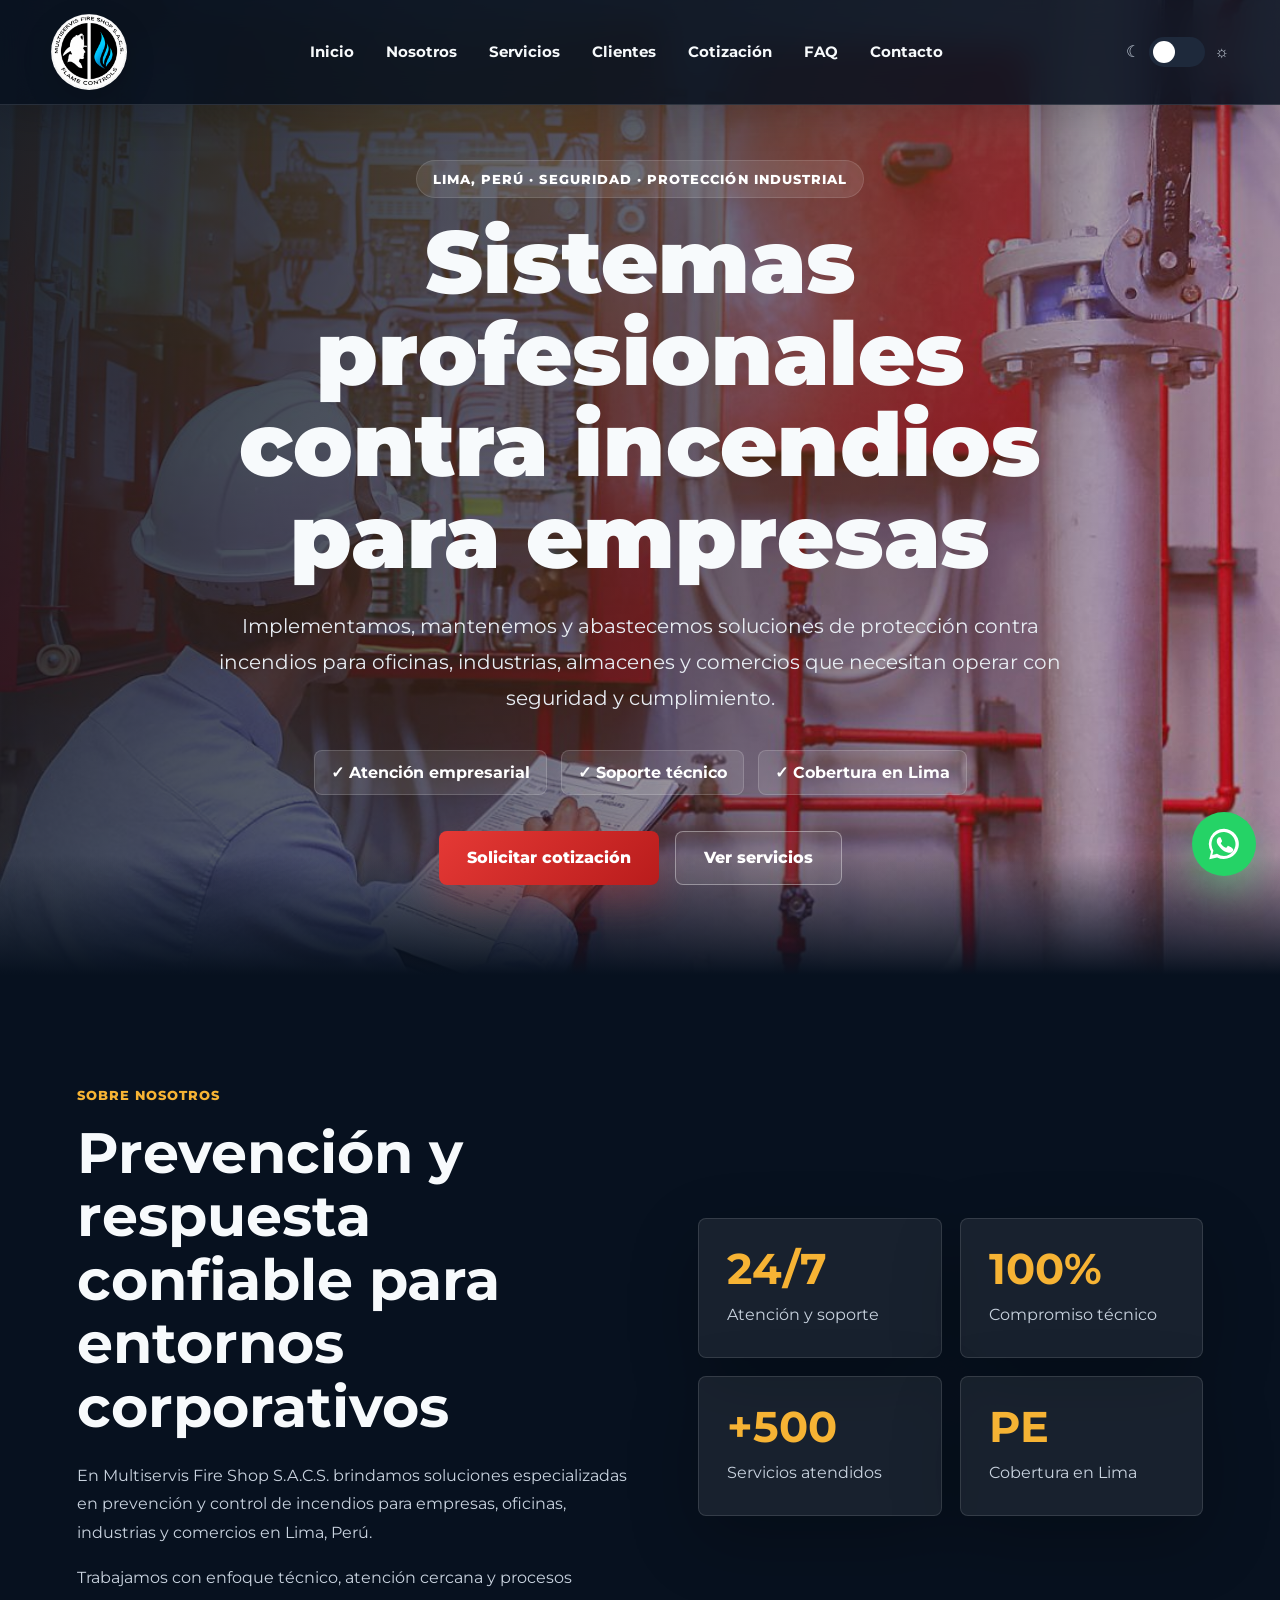
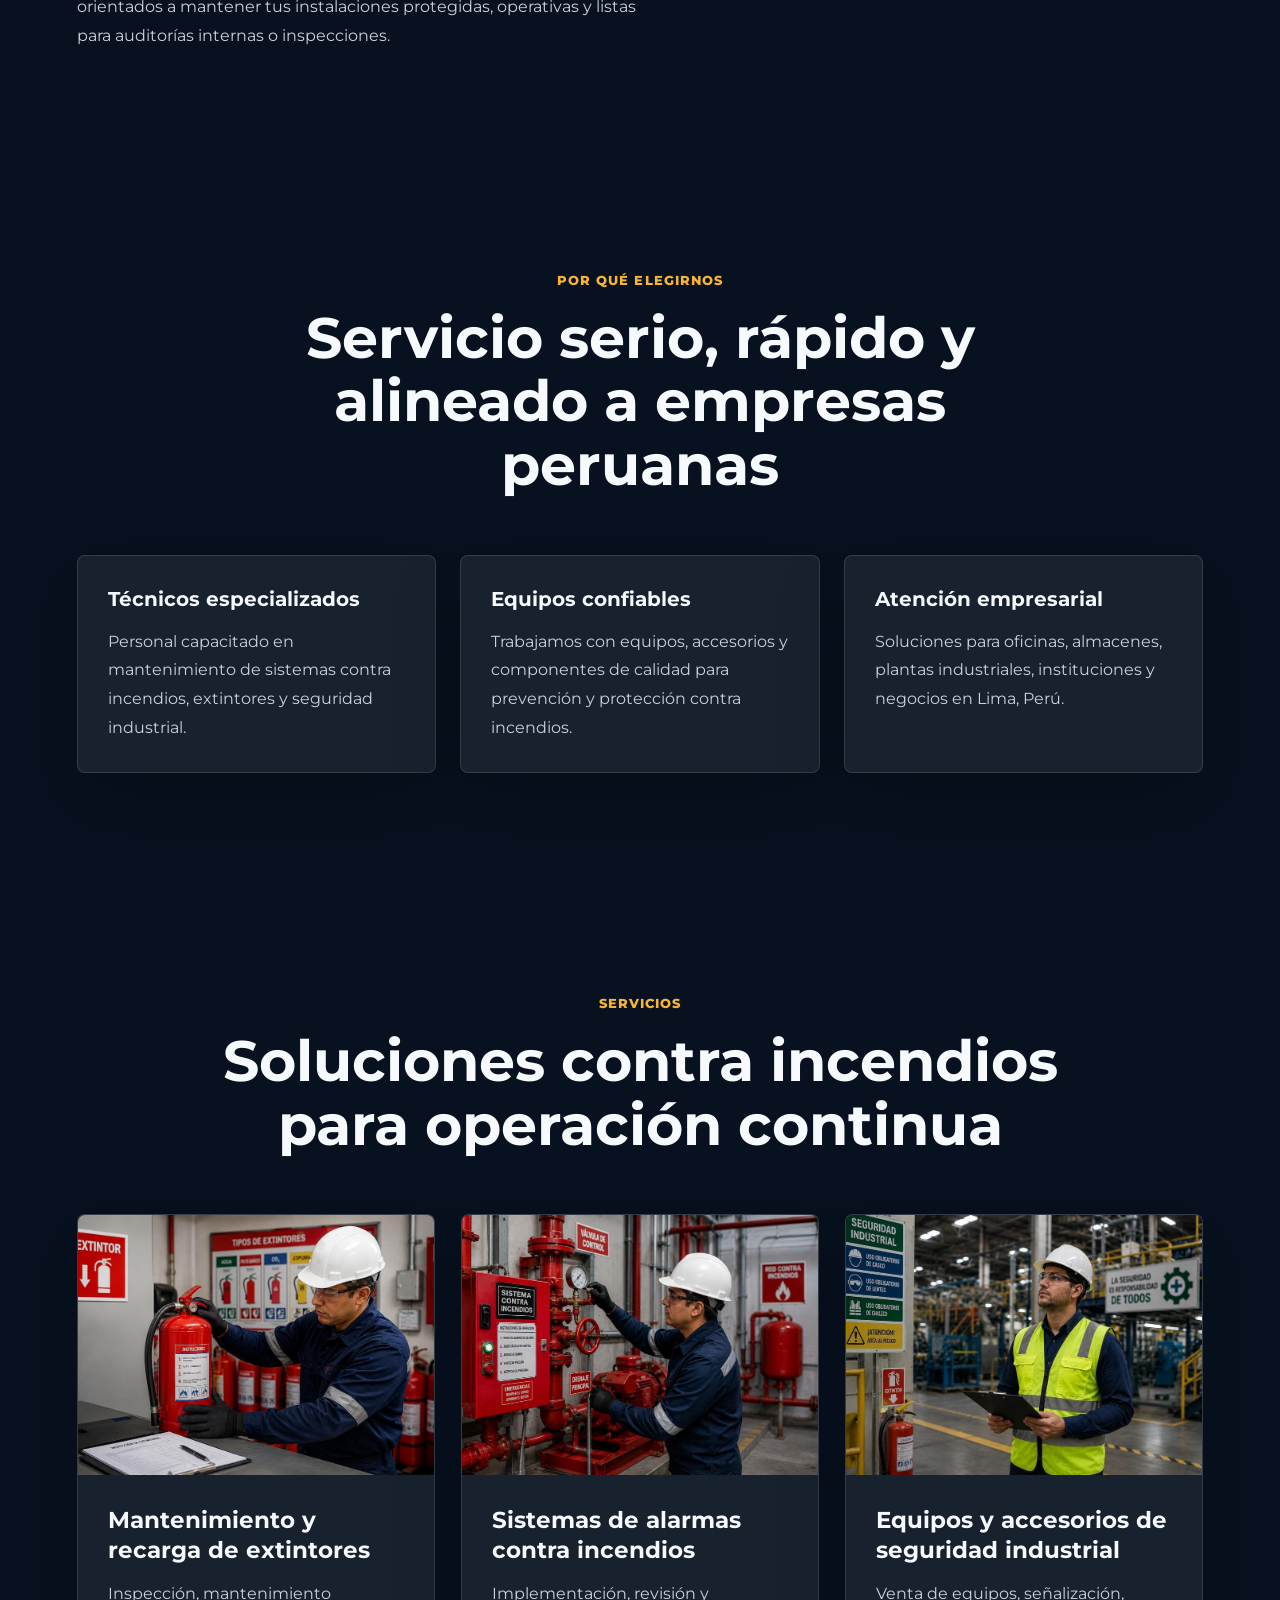
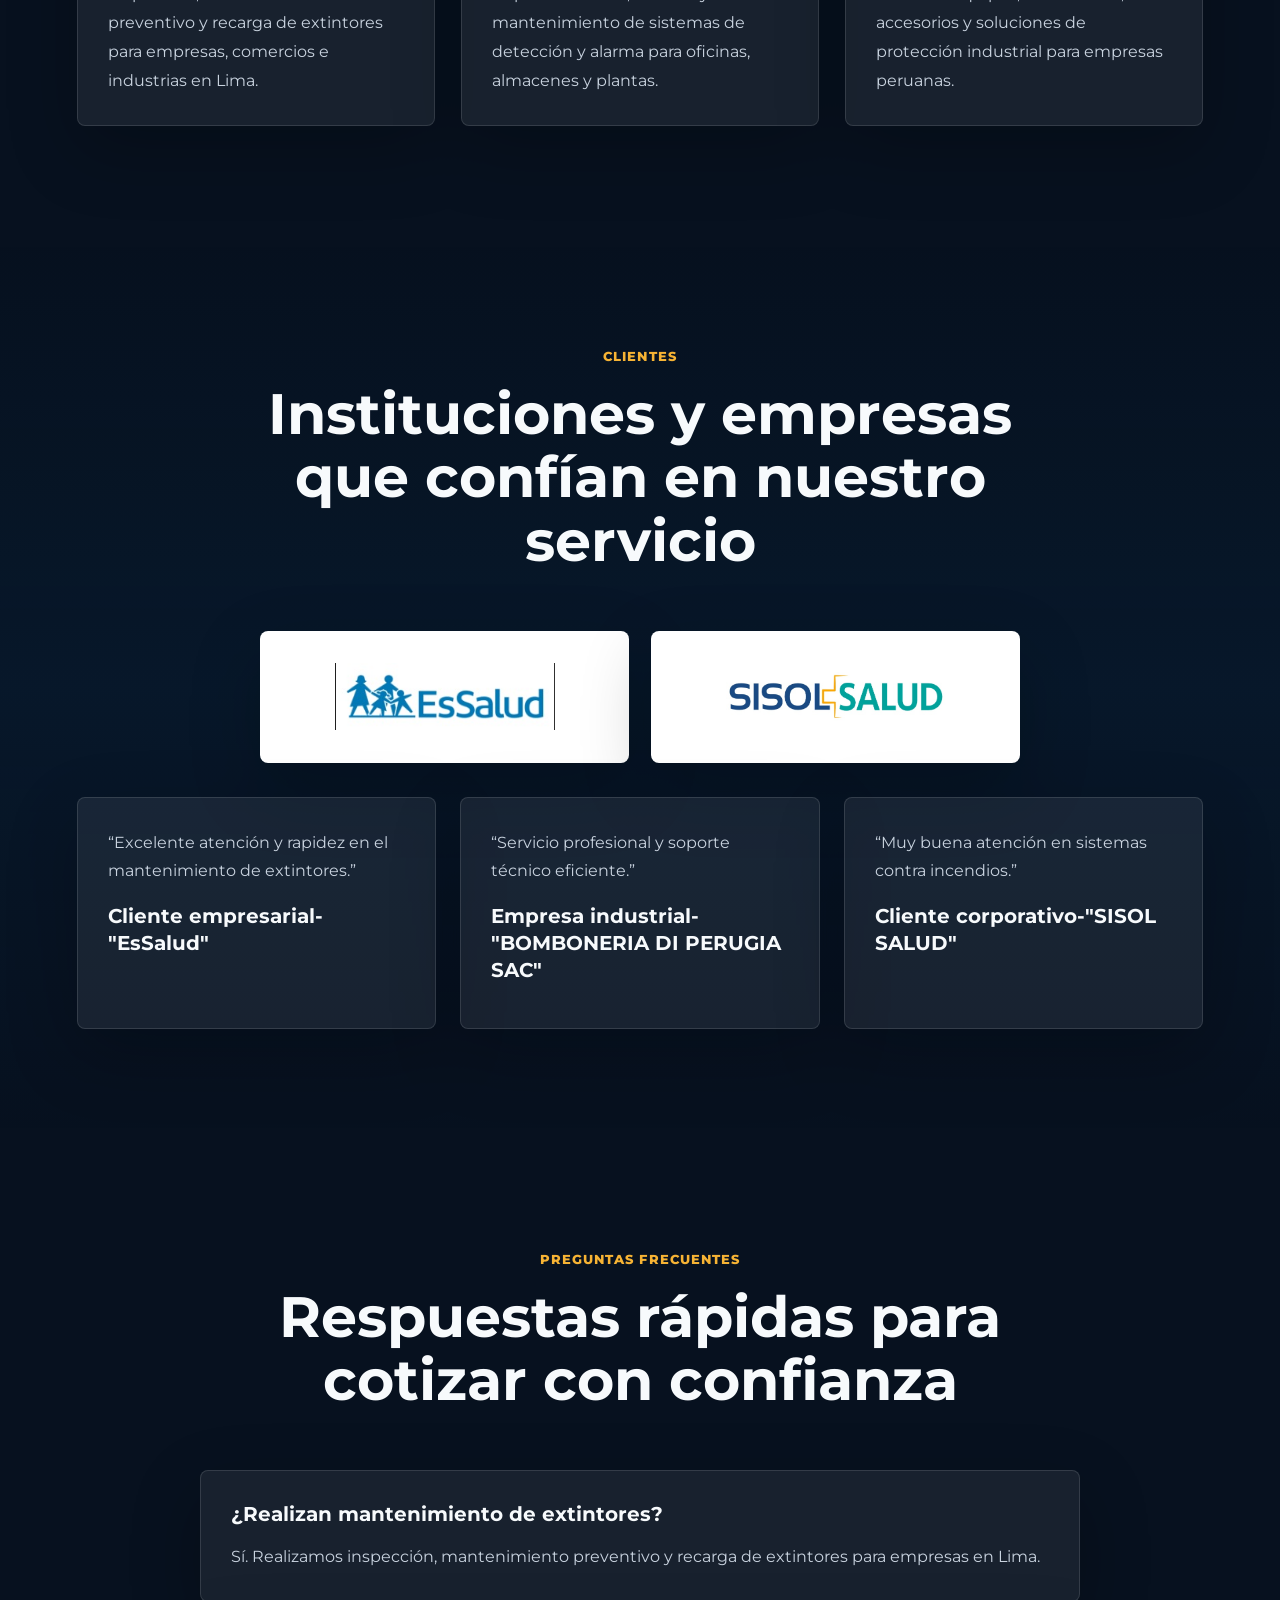
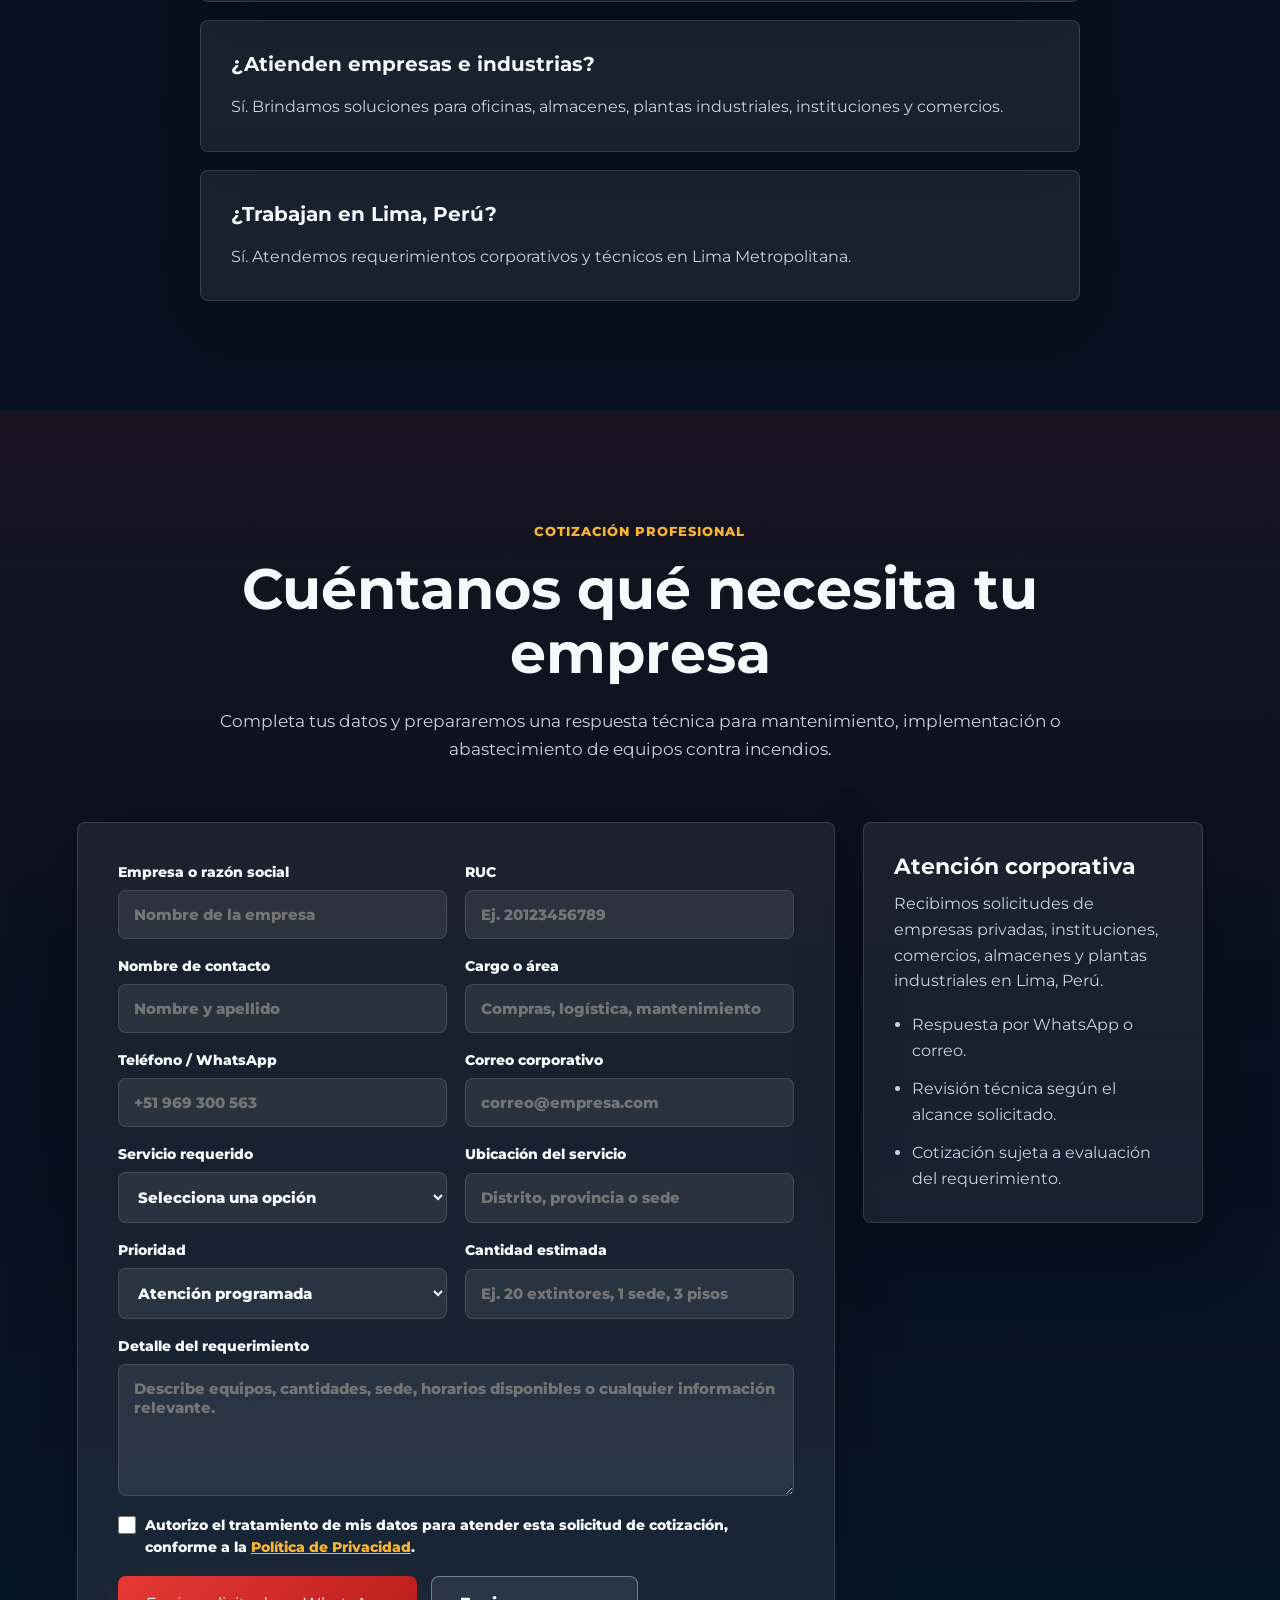
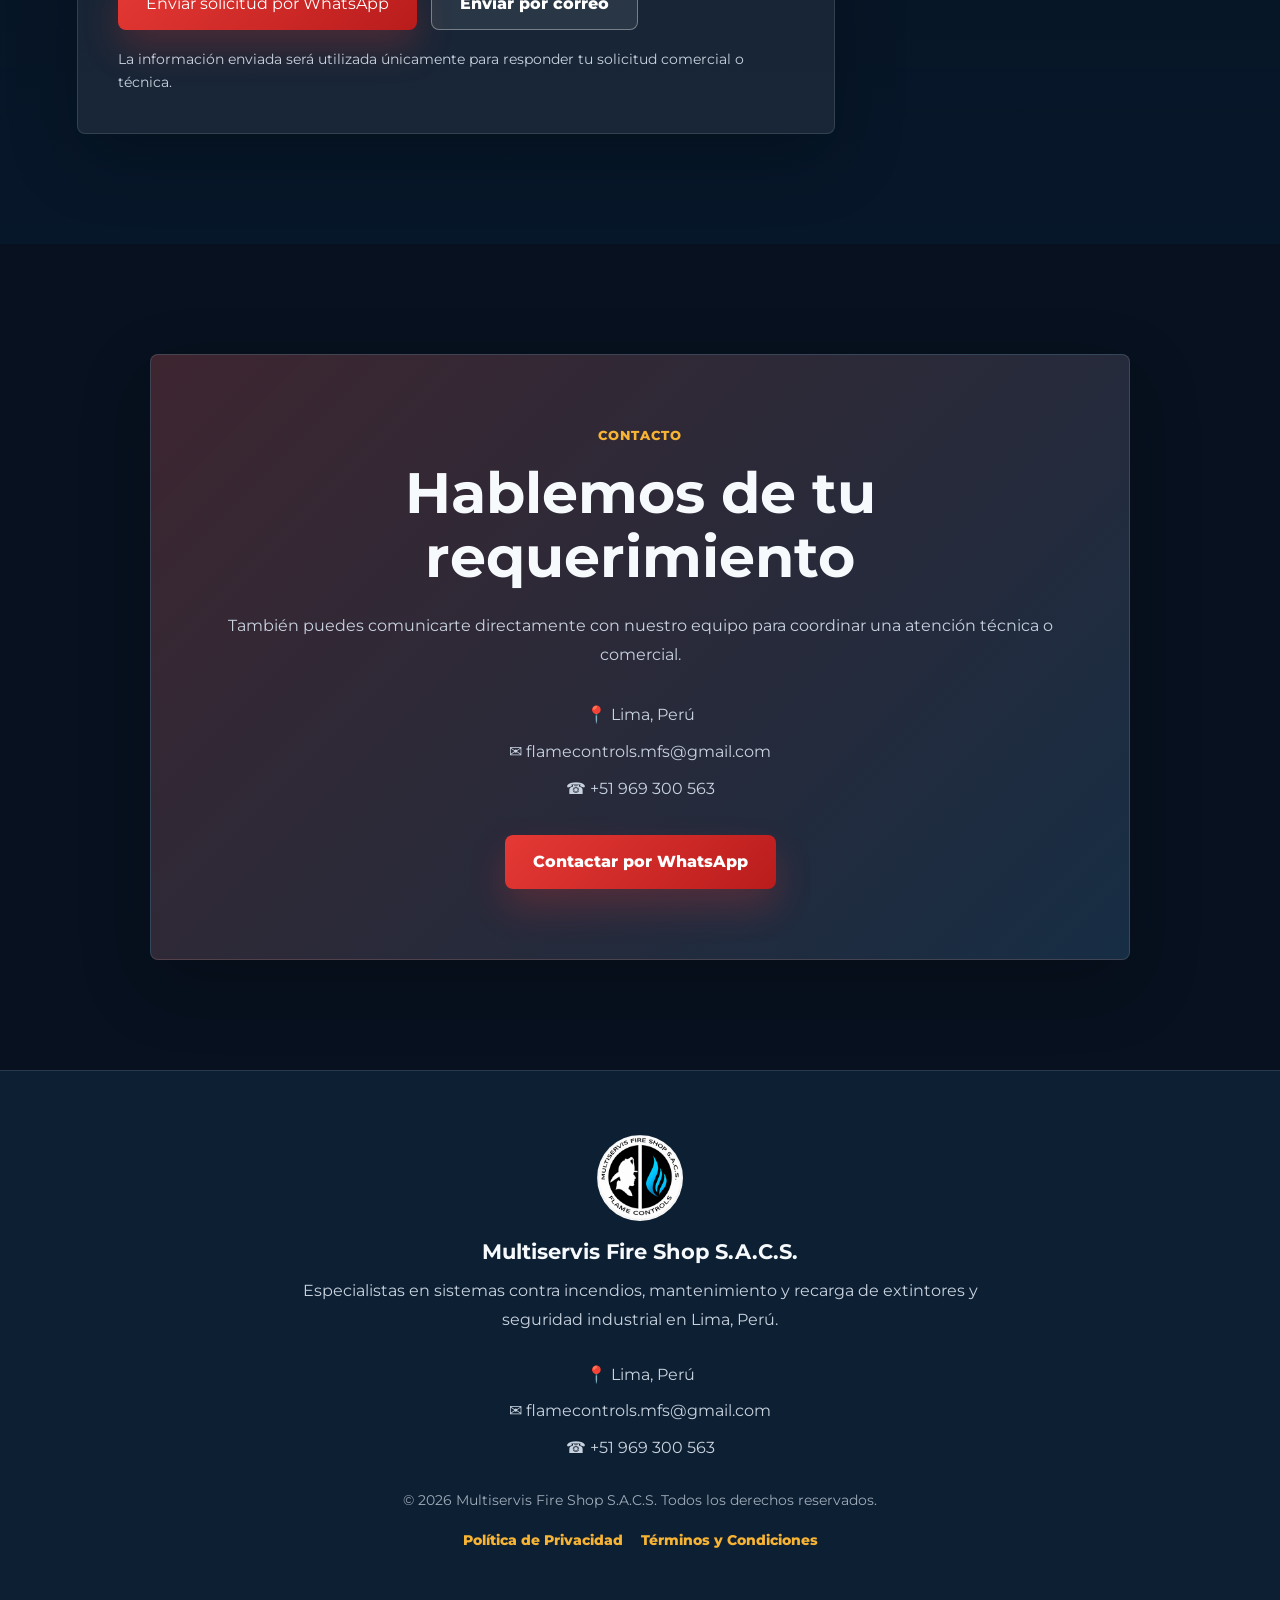
==== index.html @ ab38c7f1 "Update index.html" ====
<!DOCTYPE html>
<html lang="es-PE">

<head>
<meta charset="UTF-8">
<meta name="viewport" content="width=device-width, initial-scale=1.0">
<meta name="robots" content="index, follow, max-image-preview:large">
<meta name="geo.region" content="PE-LIM">
<meta name="geo.placename" content="Lima, Perú">
<meta name="theme-color" content="#0b2239">

<title>Multiservis Fire Shop S.A.C.S. | Sistemas Contra Incendios en Lima</title>

<meta name="description" content="Empresa peruana especializada en sistemas contra incendios, mantenimiento y recarga de extintores, alarmas contra incendios y seguridad industrial en Lima, Perú.">
<meta name="keywords" content="extintores Lima, recarga de extintores Lima, sistemas contra incendios Perú, alarmas contra incendios, seguridad industrial Lima, mantenimiento de extintores">
<meta name="author" content="Multiservis Fire Shop S.A.C.S.">
<link rel="canonical" href="https://www.mfssacs.qd.je/">

<meta property="og:type" content="website">
<meta property="og:locale" content="es_PE">
<meta property="og:title" content="Multiservis Fire Shop S.A.C.S. | Sistemas Contra Incendios en Lima">
<meta property="og:description" content="Soluciones profesionales en prevención, detección y control de incendios para empresas en Lima, Perú.">
<meta property="og:url" content="https://www.mfssacs.qd.je/">
<meta property="og:image" content="https://www.mfssacs.qd.je/img/hero.jpg">

<link rel="icon" href="img/favicon.png">
<link rel="preload" href="img/hero.jpg" as="image">
<link rel="preconnect" href="https://fonts.googleapis.com">
<link rel="preconnect" href="https://fonts.gstatic.com" crossorigin>
<link href="https://fonts.googleapis.com/css2?family=Montserrat:wght@300;400;500;600;700;800;900&display=swap" rel="stylesheet">
<link rel="stylesheet" href="style.css">

<script type="application/ld+json">
{
  "@context": "https://schema.org",
  "@type": "LocalBusiness",
  "name": "Multiservis Fire Shop S.A.C.S.",
  "image": "https://www.mfssacs.qd.je/img/logo-dark.png",
  "url": "https://www.mfssacs.qd.je/",
  "telephone": "+51969300563",
  "email": "flamecontrols.mfs@gmail.com",
  "address": {
    "@type": "PostalAddress",
    "addressLocality": "Lima",
    "addressCountry": "PE"
  },
  "areaServed": "Lima, Perú",
  "description": "Empresa especializada en mantenimiento de extintores, sistemas de alarmas contra incendios y seguridad industrial.",
  "sameAs": [
    "https://wa.me/51969300563"
  ]
}
</script>
</head>

<body>

<header class="site-header">
<a class="logo-container" href="#inicio" aria-label="Ir al inicio">
<img src="img/logo-dark.png" id="logo" class="logo" alt="Logo de Multiservis Fire Shop S.A.C.S." width="90" height="90">
</a>

<button class="menu-toggle" type="button" aria-label="Abrir menú" aria-expanded="false">
<span></span>
<span></span>
<span></span>
</button>

<nav class="main-nav" aria-label="Navegación principal">
<a href="#inicio">Inicio</a>
<a href="#nosotros">Nosotros</a>
<a href="#servicios">Servicios</a>
<a href="#clientes">Clientes</a>
<a href="#cotizacion">Cotización</a>
<a href="#faq">FAQ</a>
<a href="#contacto">Contacto</a>
</nav>

<div class="theme-switch" aria-label="Cambiar tema visual">
<span class="mode-text" aria-hidden="true">☾</span>
<label class="switch">
<input type="checkbox" id="theme-toggle" aria-label="Activar modo claro">
<span class="slider"></span>
</label>
<span class="mode-text" aria-hidden="true">☼</span>
</div>
</header>

<main>
<section class="hero reveal" id="inicio">
<div class="hero-content">
<span class="tag">Lima, Perú · Seguridad · Protección industrial</span>
<h1>Sistemas profesionales contra incendios para empresas</h1>
<p>
Implementamos, mantenemos y abastecemos soluciones de protección contra incendios para oficinas, industrias, almacenes y comercios que necesitan operar con seguridad y cumplimiento.
</p>

<div class="hero-info" aria-label="Beneficios principales">
<div class="hero-badge">✓ Atención empresarial</div>
<div class="hero-badge">✓ Soporte técnico</div>
<div class="hero-badge">✓ Cobertura en Lima</div>
</div>

<div class="hero-buttons">
<a href="https://wa.me/51969300563?text=Hola,%20quiero%20realizar%20una%20cotizaci%C3%B3n%20para:" target="_blank" rel="noopener" class="btn-primary">Solicitar cotización</a>
<a href="#servicios" class="btn-secondary">Ver servicios</a>
</div>
</div>
</section>

<section class="about section-shell reveal" id="nosotros">
<div class="about-grid">
<div>
<span class="section-mini">Sobre nosotros</span>
<h2>Prevención y respuesta confiable para entornos corporativos</h2>
<p>
En Multiservis Fire Shop S.A.C.S. brindamos soluciones especializadas en prevención y control de incendios para empresas, oficinas, industrias y comercios en Lima, Perú.
</p>
<p>
Trabajamos con enfoque técnico, atención cercana y procesos orientados a mantener tus instalaciones protegidas, operativas y listas para auditorías internas o inspecciones.
</p>
</div>

<div class="stats" aria-label="Indicadores de servicio">
<div class="stat-card">
<h3>24/7</h3>
<p>Atención y soporte</p>
</div>
<div class="stat-card">
<h3>100%</h3>
<p>Compromiso técnico</p>
</div>
<div class="stat-card">
<h3>+500</h3>
<p>Servicios atendidos</p>
</div>
<div class="stat-card">
<h3>PE</h3>
<p>Cobertura en Lima</p>
</div>
</div>
</div>
</section>

<section class="why-us section-shell reveal">
<div class="section-title">
<span class="section-mini">Por qué elegirnos</span>
<h2>Servicio serio, rápido y alineado a empresas peruanas</h2>
</div>

<div class="features">
<article class="feature-card">
<h3>Técnicos especializados</h3>
<p>Personal capacitado en mantenimiento de sistemas contra incendios, extintores y seguridad industrial.</p>
</article>
<article class="feature-card">
<h3>Equipos confiables</h3>
<p>Trabajamos con equipos, accesorios y componentes de calidad para prevención y protección contra incendios.</p>
</article>
<article class="feature-card">
<h3>Atención empresarial</h3>
<p>Soluciones para oficinas, almacenes, plantas industriales, instituciones y negocios en Lima, Perú.</p>
</article>
</div>
</section>

<section class="services section-shell reveal" id="servicios">
<div class="section-title">
<span class="section-mini">Servicios</span>
<h2>Soluciones contra incendios para operación continua</h2>
</div>

<div class="cards">
<article class="card">
<img src="img/servicio1.jpg" alt="Técnico realizando mantenimiento y recarga de extintores" width="520" height="320" loading="lazy" decoding="async">
<div class="card-content">
<h3>Mantenimiento y recarga de extintores</h3>
<p>Inspección, mantenimiento preventivo y recarga de extintores para empresas, comercios e industrias en Lima.</p>
</div>
</article>

<article class="card">
<img src="img/servicio2.jpg" alt="Sistema de alarma contra incendios instalado en edificio corporativo" width="520" height="320" loading="lazy" decoding="async">
<div class="card-content">
<h3>Sistemas de alarmas contra incendios</h3>
<p>Implementación, revisión y mantenimiento de sistemas de detección y alarma para oficinas, almacenes y plantas.</p>
</div>
</article>

<article class="card">
<img src="img/servicio3.jpg" alt="Equipos de seguridad industrial para protección contra incendios" width="520" height="320" loading="lazy" decoding="async">
<div class="card-content">
<h3>Equipos y accesorios de seguridad industrial</h3>
<p>Venta de equipos, señalización, accesorios y soluciones de protección industrial para empresas peruanas.</p>
</div>
</article>
</div>
</section>

<section class="clients section-shell reveal" id="clientes">
<div class="section-title">
<span class="section-mini">Clientes</span>
<h2>Instituciones y empresas que confían en nuestro servicio</h2>
</div>

<div class="client-logos" aria-label="Logos de clientes">
<article class="client-logo-card">
<img src="img/logo-essalud.jpg" alt="Logo de EsSalud" width="220" height="90" loading="lazy">
</article>
<article class="client-logo-card">
<img src="img/logo-sisol.jpg" alt="Logo de SISOL" width="220" height="90" loading="lazy">
</article>
</div>

<div class="testimonial-grid">
<article class="testimonial-card">
<p>“Excelente atención y rapidez en el mantenimiento de extintores.”</p>
<h3>Cliente empresarial-"EsSalud"</h3>
</article>
<article class="testimonial-card">
<p>“Servicio profesional y soporte técnico eficiente.”</p>
<h3>Empresa industrial-"BOMBONERIA DI PERUGIA SAC"</h3>
</article>
<article class="testimonial-card">
<p>“Muy buena atención en sistemas contra incendios.”</p>
<h3>Cliente corporativo-"SISOL SALUD"</h3>
</article>
</div>
</section>

<section class="faq section-shell reveal" id="faq">
<div class="section-title">
<span class="section-mini">Preguntas frecuentes</span>
<h2>Respuestas rápidas para cotizar con confianza</h2>
</div>

<div class="faq-container">
<article class="faq-item">
<h3>¿Realizan mantenimiento de extintores?</h3>
<p>Sí. Realizamos inspección, mantenimiento preventivo y recarga de extintores para empresas en Lima.</p>
</article>
<article class="faq-item">
<h3>¿Atienden empresas e industrias?</h3>
<p>Sí. Brindamos soluciones para oficinas, almacenes, plantas industriales, instituciones y comercios.</p>
</article>
<article class="faq-item">
<h3>¿Trabajan en Lima, Perú?</h3>
<p>Sí. Atendemos requerimientos corporativos y técnicos en Lima Metropolitana.</p>
</article>
</div>
</section>

<section class="quote section-shell reveal" id="cotizacion">
<div class="section-title">
<span class="section-mini">Cotización profesional</span>
<h2>Cuéntanos qué necesita tu empresa</h2>
<p>
Completa tus datos y prepararemos una respuesta técnica para mantenimiento, implementación o abastecimiento de equipos contra incendios.
</p>
</div>

<div class="quote-layout">
<form class="quote-form" id="quote-form">
<div class="form-grid">
<label>
Empresa o razón social
<input type="text" name="empresa" autocomplete="organization" placeholder="Nombre de la empresa" required>
</label>

<label>
RUC
<input type="text" name="ruc" inputmode="numeric" maxlength="11" placeholder="Ej. 20123456789">
</label>

<label>
Nombre de contacto
<input type="text" name="contacto" autocomplete="name" placeholder="Nombre y apellido" required>
</label>

<label>
Cargo o área
<input type="text" name="cargo" placeholder="Compras, logística, mantenimiento">
</label>

<label>
Teléfono / WhatsApp
<input type="tel" name="telefono" autocomplete="tel" placeholder="+51 969 300 563" required>
</label>

<label>
Correo corporativo
<input type="email" name="email" autocomplete="email" placeholder="correo@empresa.com" required>
</label>

<label>
Servicio requerido
<select name="servicio" required>
<option value="">Selecciona una opción</option>
<option>Mantenimiento y recarga de extintores</option>
<option>Sistemas de alarmas contra incendios</option>
<option>Equipos y accesorios de seguridad industrial</option>
<option>Inspección técnica y diagnóstico</option>
<option>Otro servicio especializado</option>
</select>
</label>

<label>
Ubicación del servicio
<input type="text" name="ubicacion" placeholder="Distrito, provincia o sede" required>
</label>

<label>
Prioridad
<select name="prioridad">
<option>Atención programada</option>
<option>Atención urgente</option>
<option>Proyecto corporativo</option>
</select>
</label>

<label>
Cantidad estimada
<input type="text" name="cantidad" placeholder="Ej. 20 extintores, 1 sede, 3 pisos">
</label>
</div>

<label class="full-field">
Detalle del requerimiento
<textarea name="detalle" rows="5" placeholder="Describe equipos, cantidades, sede, horarios disponibles o cualquier información relevante." required></textarea>
</label>

<label class="consent-field">
<input type="checkbox" name="consentimiento" required>
<span>Autorizo el tratamiento de mis datos para atender esta solicitud de cotización, conforme a la <a href="politica-privacidad.html">Política de Privacidad</a>.</span>
</label>

<div class="form-actions">
<button type="submit" class="btn-primary">Enviar solicitud por WhatsApp</button>
<a class="btn-secondary" href="mailto:flamecontrols.mfs@gmail.com?subject=Solicitud%20de%20cotizaci%C3%B3n%20corporativa">Enviar por correo</a>
</div>

<p class="form-note">La información enviada será utilizada únicamente para responder tu solicitud comercial o técnica.</p>
</form>

<aside class="quote-panel" aria-label="Información de atención comercial">
<h3>Atención corporativa</h3>
<p>Recibimos solicitudes de empresas privadas, instituciones, comercios, almacenes y plantas industriales en Lima, Perú.</p>
<ul>
<li>Respuesta por WhatsApp o correo.</li>
<li>Revisión técnica según el alcance solicitado.</li>
<li>Cotización sujeta a evaluación del requerimiento.</li>
</ul>
</aside>
</div>
</section>

<section class="contact reveal" id="contacto">
<div class="contact-box">
<span class="section-mini">Contacto</span>
<h2>Hablemos de tu requerimiento</h2>
<p>
También puedes comunicarte directamente con nuestro equipo para coordinar una atención técnica o comercial.
</p>

<div class="contact-info">
<p>📍 Lima, Perú</p>
<p>✉ flamecontrols.mfs@gmail.com</p>
<p>☎ +51 969 300 563</p>
</div>

<a href="https://wa.me/51969300563?text=Hola,%20quiero%20realizar%20una%20cotizaci%C3%B3n%20para:" target="_blank" rel="noopener" class="btn-primary">Contactar por WhatsApp</a>
</div>
</section>
</main>

<footer>
<img src="img/logo-dark.png" id="footer-logo" class="footer-logo" alt="Logo de Multiservis Fire Shop S.A.C.S." width="90" height="90" loading="lazy">
<h2>Multiservis Fire Shop S.A.C.S.</h2>
<p>Especialistas en sistemas contra incendios, mantenimiento y recarga de extintores y seguridad industrial en Lima, Perú.</p>

<div class="footer-contact">
<p>📍 Lima, Perú</p>
<p>✉ flamecontrols.mfs@gmail.com</p>
<p>☎ +51 969 300 563</p>
</div>

<p class="copyright">© 2026 Multiservis Fire Shop S.A.C.S. Todos los derechos reservados.</p>
<nav class="legal-links" aria-label="Enlaces legales">
<a href="politica-privacidad.html">Política de Privacidad</a>
<a href="terminos-condiciones.html">Términos y Condiciones</a>
</nav>
</footer>

<a href="https://wa.me/51969300563?text=Hola,%20quiero%20realizar%20una%20cotizaci%C3%B3n%20para:" target="_blank" rel="noopener" class="floating-whatsapp" aria-label="Contactar por WhatsApp">
<svg viewBox="0 0 32 32" role="img" aria-hidden="true">
<path d="M16 3.2A12.7 12.7 0 0 0 5.1 22.4L3.6 28.8l6.6-1.5A12.7 12.7 0 1 0 16 3.2Zm0 22.9c-2 0-3.9-.6-5.5-1.6l-.4-.2-3.9.9.9-3.8-.3-.4a10.1 10.1 0 1 1 9.2 5.1Zm5.8-7.5c-.3-.2-1.8-.9-2.1-1-.3-.1-.5-.2-.7.2-.2.3-.8 1-.9 1.2-.2.2-.3.2-.6.1-.3-.2-1.3-.5-2.4-1.5-.9-.8-1.5-1.8-1.7-2.1-.2-.3 0-.5.1-.6l.5-.6c.2-.2.2-.3.3-.5.1-.2.1-.4 0-.6-.1-.2-.7-1.7-1-2.3-.2-.6-.5-.5-.7-.5h-.6c-.2 0-.6.1-.9.4-.3.3-1.2 1.2-1.2 2.9 0 1.7 1.2 3.3 1.4 3.6.2.2 2.4 3.7 5.9 5.2.8.4 1.5.6 2 .7.8.3 1.6.2 2.2.1.7-.1 1.8-.8 2.1-1.5.3-.7.3-1.3.2-1.5-.1-.2-.3-.3-.6-.5Z"/>
</svg>
</a>

<script src="script.js" defer></script>
</body>

</html>
---- style.css ----
:root{
--color-fondo:#07111f;
--color-fondo-suave:#0d1f33;
--color-texto:#f7fafc;
--color-muted:#c9d3df;
--color-linea:rgba(255,255,255,0.12);
--color-card:rgba(255,255,255,0.07);
--color-primario:#e53935;
--color-secundario:#0f6bb3;
--color-acento:#f6b334;
--sombra:0 24px 70px rgba(0,0,0,0.24);
--radio:8px;
}

*{
margin:0;
padding:0;
box-sizing:border-box;
font-family:'Montserrat',Arial,sans-serif;
scroll-behavior:smooth;
}

body{
background:var(--color-fondo);
color:var(--color-texto);
overflow-x:hidden;
transition:background-color 0.35s ease,color 0.35s ease;
}

body.light-mode{
--color-fondo:#f4f7fb;
--color-fondo-suave:#ffffff;
--color-texto:#142033;
--color-muted:#4a586a;
--color-linea:rgba(20,32,51,0.12);
--color-card:#ffffff;
--sombra:0 20px 55px rgba(14,31,53,0.12);
}

img,svg{
display:block;
max-width:100%;
}

a{
color:inherit;
}

.site-header{
position:fixed;
top:0;
left:0;
width:100%;
padding:14px clamp(18px,4vw,64px);
display:flex;
justify-content:space-between;
align-items:center;
gap:22px;
background:rgba(7,17,31,0.86);
backdrop-filter:blur(16px);
z-index:1000;
border-bottom:1px solid var(--color-linea);
box-shadow:0 12px 34px rgba(0,0,0,0.16);
transition:background-color 0.35s ease,padding 0.25s ease;
}

body.light-mode .site-header{
background:rgba(255,255,255,0.92);
}

.logo-container{
width:76px;
height:76px;
border-radius:50%;
overflow:hidden;
flex:0 0 auto;
box-shadow:0 10px 30px rgba(0,0,0,0.18);
}

.logo{
width:100%;
height:100%;
object-fit:cover;
}

.main-nav{
display:flex;
align-items:center;
gap:clamp(16px,2.5vw,32px);
}

.main-nav a{
position:relative;
text-decoration:none;
font-size:0.93rem;
font-weight:700;
color:var(--color-texto);
transition:color 0.25s ease;
}

.main-nav a::after{
content:"";
position:absolute;
left:0;
bottom:-9px;
width:100%;
height:2px;
background:var(--color-primario);
transform:scaleX(0);
transform-origin:right;
transition:transform 0.25s ease;
}

.main-nav a:hover,
.main-nav a:focus-visible{
color:var(--color-acento);
}

.main-nav a:hover::after,
.main-nav a:focus-visible::after{
transform:scaleX(1);
transform-origin:left;
}

.menu-toggle{
display:none;
width:44px;
height:44px;
border:1px solid var(--color-linea);
border-radius:var(--radio);
background:var(--color-card);
cursor:pointer;
place-items:center;
gap:5px;
padding:10px;
}

.menu-toggle span{
display:block;
width:22px;
height:2px;
background:var(--color-texto);
transition:transform 0.25s ease,opacity 0.25s ease;
}

.theme-switch{
display:flex;
align-items:center;
gap:9px;
flex:0 0 auto;
}

.mode-text{
font-size:1rem;
line-height:1;
color:var(--color-muted);
}

.switch{
position:relative;
display:inline-block;
width:56px;
height:30px;
}

.switch input{
opacity:0;
width:0;
height:0;
}

.slider{
position:absolute;
cursor:pointer;
inset:0;
background:#1e293b;
border-radius:999px;
transition:background-color 0.3s ease;
}

.slider::before{
content:"";
position:absolute;
height:22px;
width:22px;
left:4px;
bottom:4px;
background:white;
border-radius:50%;
transition:transform 0.3s ease;
}

input:checked + .slider{
background:var(--color-secundario);
}

input:checked + .slider::before{
transform:translateX(26px);
}

.hero{
position:relative;
min-height:100vh;
display:flex;
justify-content:center;
align-items:center;
text-align:center;
padding:160px 20px 90px;
background:
linear-gradient(115deg,rgba(7,17,31,0.93),rgba(7,17,31,0.62) 45%,rgba(229,57,53,0.16)),
url('img/hero.jpg');
background-size:cover;
background-position:center;
isolation:isolate;
}

.hero::after{
content:"";
position:absolute;
left:0;
right:0;
bottom:0;
height:120px;
background:linear-gradient(to bottom,transparent,var(--color-fondo));
z-index:-1;
}

.hero-content{
max-width:1080px;
animation:heroEntrada 0.9s ease both;
}

.tag,
.section-mini{
display:inline-flex;
align-items:center;
gap:8px;
margin-bottom:18px;
color:var(--color-acento);
font-size:0.82rem;
font-weight:800;
letter-spacing:0.08em;
text-transform:uppercase;
}

.tag{
padding:10px 16px;
background:rgba(255,255,255,0.1);
border:1px solid var(--color-linea);
border-radius:999px;
color:#ffffff;
}

.hero h1{
font-size:clamp(2.45rem,7vw,5.5rem);
font-weight:900;
line-height:1.04;
max-width:980px;
margin:0 auto 26px;
}

.hero p{
font-size:clamp(1rem,2.3vw,1.28rem);
line-height:1.75;
max-width:860px;
margin:0 auto 34px;
color:#e8edf3;
}

.hero-info{
display:flex;
justify-content:center;
gap:14px;
flex-wrap:wrap;
margin-bottom:36px;
}

.hero-badge{
padding:12px 16px;
background:rgba(255,255,255,0.1);
border:1px solid rgba(255,255,255,0.16);
border-radius:var(--radio);
font-weight:700;
color:#fff;
}

.hero-buttons{
display:flex;
justify-content:center;
gap:16px;
flex-wrap:wrap;
}

.btn-primary,
.btn-secondary{
display:inline-flex;
align-items:center;
justify-content:center;
min-height:54px;
padding:16px 28px;
text-decoration:none;
font-weight:800;
border-radius:var(--radio);
transition:transform 0.25s ease,box-shadow 0.25s ease,background-color 0.25s ease;
}

.btn-primary{
background:linear-gradient(135deg,var(--color-primario),#b91c1c);
color:#fff;
box-shadow:0 18px 36px rgba(229,57,53,0.24);
}

.btn-secondary{
border:1px solid rgba(255,255,255,0.36);
color:#fff;
background:rgba(255,255,255,0.08);
}

.btn-primary:hover,
.btn-secondary:hover,
.btn-primary:focus-visible,
.btn-secondary:focus-visible{
transform:translateY(-4px);
box-shadow:0 20px 45px rgba(0,0,0,0.22);
}

.section-shell{
padding:110px clamp(20px,6vw,86px);
}

.about-grid{
max-width:1180px;
margin:0 auto;
display:grid;
grid-template-columns:minmax(0,1fr) minmax(320px,0.9fr);
gap:60px;
align-items:center;
}

.section-title{
max-width:850px;
text-align:center;
margin:0 auto 58px;
}

.about h2,
.section-title h2,
.contact-box h2{
font-size:clamp(2rem,4.8vw,3.55rem);
line-height:1.12;
margin-bottom:22px;
}

.about p,
.card-content p,
.contact-box p,
.faq-item p,
.feature-card p,
footer p{
font-size:1.03rem;
line-height:1.75;
color:var(--color-muted);
}

.about p + p{
margin-top:16px;
}

.stats{
display:grid;
grid-template-columns:repeat(2,minmax(0,1fr));
gap:18px;
}

.stat-card,
.card,
.feature-card,
.testimonial-card,
.faq-item,
.client-logo-card{
background:var(--color-card);
border:1px solid var(--color-linea);
border-radius:var(--radio);
box-shadow:var(--sombra);
transition:transform 0.28s ease,border-color 0.28s ease,box-shadow 0.28s ease;
}

.stat-card{
padding:28px;
}

.stat-card:hover,
.card:hover,
.feature-card:hover,
.testimonial-card:hover,
.client-logo-card:hover{
transform:translateY(-7px);
border-color:rgba(246,179,52,0.36);
}

.stat-card h3{
font-size:clamp(2rem,4vw,2.7rem);
line-height:1;
margin-bottom:10px;
color:var(--color-acento);
}

.features,
.testimonial-grid{
max-width:1180px;
margin:0 auto;
display:grid;
grid-template-columns:repeat(3,minmax(0,1fr));
gap:24px;
}

.feature-card,
.testimonial-card,
.faq-item{
padding:30px;
}

.feature-card h3,
.testimonial-card h3,
.faq-item h3{
font-size:1.25rem;
line-height:1.35;
margin-bottom:14px;
}

.cards{
max-width:1180px;
margin:0 auto;
display:grid;
grid-template-columns:repeat(3,minmax(0,1fr));
gap:26px;
}

.card{
overflow:hidden;
}

.card img{
width:100%;
height:260px;
object-fit:cover;
transition:transform 0.45s ease;
}

.card:hover img{
transform:scale(1.05);
}

.card-content{
padding:30px;
}

.card-content h3{
font-size:1.45rem;
line-height:1.3;
margin-bottom:14px;
}

.clients{
background:linear-gradient(180deg,transparent,rgba(15,107,179,0.08),transparent);
}

.client-logos{
max-width:760px;
margin:0 auto 34px;
display:grid;
grid-template-columns:repeat(2,minmax(0,1fr));
gap:22px;
}

.client-logo-card{
min-height:132px;
display:grid;
place-items:center;
padding:28px;
background:#fff;
}

.client-logo-card img{
width:min(220px,100%);
height:auto;
}

.testimonial-card p{
font-size:1.02rem;
line-height:1.75;
color:var(--color-muted);
margin-bottom:18px;
}

.faq-container{
max-width:880px;
margin:0 auto;
display:grid;
gap:18px;
}

.quote{
background:linear-gradient(180deg,rgba(229,57,53,0.08),transparent 45%,rgba(15,107,179,0.08));
}

.quote .section-title p{
font-size:1.05rem;
line-height:1.7;
color:var(--color-muted);
}

.quote-layout{
max-width:1180px;
margin:0 auto;
display:grid;
grid-template-columns:minmax(0,1fr) 340px;
gap:28px;
align-items:start;
}

.quote-form,
.quote-panel,
.legal-card{
background:var(--color-card);
border:1px solid var(--color-linea);
border-radius:var(--radio);
box-shadow:var(--sombra);
}

.quote-form{
padding:clamp(24px,4vw,40px);
}

.form-grid{
display:grid;
grid-template-columns:repeat(2,minmax(0,1fr));
gap:18px;
}

.quote-form label{
display:grid;
gap:9px;
font-size:0.9rem;
font-weight:800;
color:var(--color-texto);
}

.quote-form input,
.quote-form select,
.quote-form textarea{
width:100%;
border:1px solid var(--color-linea);
border-radius:var(--radio);
background:rgba(255,255,255,0.08);
color:var(--color-texto);
font:inherit;
font-size:0.96rem;
padding:14px 15px;
outline:none;
transition:border-color 0.2s ease,box-shadow 0.2s ease,background-color 0.2s ease;
}

body.light-mode .quote-form input,
body.light-mode .quote-form select,
body.light-mode .quote-form textarea{
background:#fff;
}

.quote-form input:focus,
.quote-form select:focus,
.quote-form textarea:focus{
border-color:var(--color-acento);
box-shadow:0 0 0 4px rgba(246,179,52,0.16);
}

.quote-form textarea{
resize:vertical;
min-height:132px;
}

.full-field,
.consent-field,
.form-actions,
.form-note{
margin-top:18px;
}

.consent-field{
grid-template-columns:auto 1fr;
align-items:start;
font-weight:600;
color:var(--color-muted);
line-height:1.55;
}

.consent-field input{
width:18px;
height:18px;
margin-top:2px;
accent-color:var(--color-primario);
}

.consent-field a{
color:var(--color-acento);
font-weight:800;
}

.form-actions{
display:flex;
gap:14px;
flex-wrap:wrap;
}

.form-actions button{
border:0;
cursor:pointer;
font:inherit;
}

.form-note{
font-size:0.88rem;
line-height:1.6;
color:var(--color-muted);
}

.quote-panel{
position:sticky;
top:118px;
padding:30px;
}

.quote-panel h3{
font-size:1.35rem;
margin-bottom:12px;
}

.quote-panel p,
.quote-panel li{
font-size:0.98rem;
line-height:1.65;
color:var(--color-muted);
}

.quote-panel ul{
display:grid;
gap:12px;
margin-top:18px;
padding-left:18px;
}

.contact{
padding:110px 20px;
display:flex;
justify-content:center;
}

.contact-box{
width:min(100%,980px);
padding:clamp(34px,6vw,70px);
text-align:center;
border-radius:var(--radio);
background:
linear-gradient(135deg,rgba(229,57,53,0.18),rgba(15,107,179,0.16)),
var(--color-card);
border:1px solid var(--color-linea);
box-shadow:var(--sombra);
}

.contact-info{
margin:32px 0;
display:grid;
gap:8px;
}

footer{
padding:64px 20px 76px;
text-align:center;
border-top:1px solid var(--color-linea);
background:var(--color-fondo-suave);
}

.footer-logo{
width:86px;
height:86px;
border-radius:50%;
margin:0 auto 18px;
object-fit:cover;
}

footer h2{
font-size:1.3rem;
margin-bottom:12px;
}

footer > p{
max-width:700px;
margin:0 auto;
}

.footer-contact{
margin:26px 0;
display:grid;
gap:8px;
}

.copyright{
font-size:0.9rem;
opacity:0.78;
}

.legal-links{
display:flex;
justify-content:center;
gap:18px;
flex-wrap:wrap;
margin-top:18px;
}

.legal-links a{
color:var(--color-acento);
font-size:0.9rem;
font-weight:800;
text-decoration:none;
}

.legal-hero{
padding:150px 20px 70px;
background:
linear-gradient(135deg,rgba(7,17,31,0.94),rgba(15,107,179,0.42)),
url('img/hero.jpg');
background-size:cover;
background-position:center;
text-align:center;
}

.legal-hero-content{
max-width:920px;
margin:0 auto;
}

.legal-hero h1{
font-size:clamp(2.1rem,5vw,4rem);
line-height:1.1;
margin-bottom:18px;
}

.legal-hero p{
font-size:1.05rem;
line-height:1.75;
color:#eef4f8;
}

.legal-content{
padding:80px 20px 110px;
}

.legal-card{
max-width:980px;
margin:0 auto;
padding:clamp(28px,5vw,58px);
}

.legal-card h2{
font-size:clamp(1.45rem,3vw,2rem);
line-height:1.25;
margin:34px 0 12px;
}

.legal-card h2:first-child{
margin-top:0;
}

.legal-card h3{
font-size:1.08rem;
margin:22px 0 10px;
}

.legal-card p,
.legal-card li{
font-size:1rem;
line-height:1.78;
color:var(--color-muted);
}

.legal-card ul{
display:grid;
gap:10px;
padding-left:22px;
margin:12px 0;
}

.legal-meta{
padding:16px 18px;
margin-bottom:26px;
border-radius:var(--radio);
background:rgba(246,179,52,0.12);
border:1px solid rgba(246,179,52,0.24);
}

.floating-whatsapp{
position:fixed;
right:24px;
bottom:24px;
width:64px;
height:64px;
background:#25d366;
color:#fff;
border-radius:50%;
display:flex;
justify-content:center;
align-items:center;
box-shadow:0 16px 34px rgba(37,211,102,0.36);
z-index:999;
animation:floatWhatsapp 2.7s infinite ease-in-out;
}

.floating-whatsapp svg{
width:38px;
height:38px;
fill:currentColor;
}

.reveal{
opacity:0;
transform:translateY(26px);
transition:opacity 0.7s ease,transform 0.7s ease;
}

.reveal.is-visible{
opacity:1;
transform:translateY(0);
}

@keyframes heroEntrada{
from{
opacity:0;
transform:translateY(24px);
}
to{
opacity:1;
transform:translateY(0);
}
}

@keyframes floatWhatsapp{
0%,100%{
transform:translateY(0);
}
50%{
transform:translateY(-7px);
}
}

@media (prefers-reduced-motion:reduce){
*{
scroll-behavior:auto;
}

.reveal,
.hero-content,
.floating-whatsapp{
animation:none;
transition:none;
}
}

@media(max-width:1024px){
.site-header{
padding:12px 22px;
}

.menu-toggle{
display:grid;
order:3;
}

.theme-switch{
margin-left:auto;
}

.main-nav{
position:absolute;
top:100%;
left:16px;
right:16px;
display:grid;
gap:0;
padding:10px;
background:var(--color-fondo-suave);
border:1px solid var(--color-linea);
border-radius:var(--radio);
box-shadow:var(--sombra);
transform:translateY(-12px);
opacity:0;
pointer-events:none;
transition:opacity 0.25s ease,transform 0.25s ease;
}

.main-nav.is-open{
opacity:1;
transform:translateY(0);
pointer-events:auto;
}

.main-nav a{
padding:14px 12px;
}

.main-nav a::after{
display:none;
}

body.menu-open .menu-toggle span:nth-child(1){
transform:translateY(7px) rotate(45deg);
}

body.menu-open .menu-toggle span:nth-child(2){
opacity:0;
}

body.menu-open .menu-toggle span:nth-child(3){
transform:translateY(-7px) rotate(-45deg);
}

.about-grid,
.cards,
.features,
.testimonial-grid,
.quote-layout{
grid-template-columns:1fr;
}

.cards,
.features,
.testimonial-grid{
max-width:720px;
}

.quote-panel{
position:static;
}
}

@media(max-width:640px){
.site-header{
gap:12px;
}

.logo-container{
width:58px;
height:58px;
}

.theme-switch{
gap:6px;
}

.mode-text{
display:none;
}

.switch{
width:50px;
height:28px;
}

.slider::before{
width:20px;
height:20px;
}

input:checked + .slider::before{
transform:translateX(22px);
}

.hero{
min-height:auto;
padding:132px 18px 72px;
text-align:left;
}

.hero h1,
.hero p{
margin-left:0;
margin-right:0;
}

.hero-info,
.hero-buttons{
justify-content:flex-start;
}

.hero-buttons{
display:grid;
grid-template-columns:1fr;
}

.btn-primary,
.btn-secondary{
width:100%;
}

.section-shell{
padding:78px 18px;
}

.stats,
.client-logos,
.form-grid{
grid-template-columns:1fr;
}

.stat-card,
.feature-card,
.testimonial-card,
.faq-item,
.card-content{
padding:24px;
}

.card img{
height:220px;
}

.client-logo-card{
min-height:116px;
}

.floating-whatsapp{
width:58px;
height:58px;
right:18px;
bottom:18px;
}

.form-actions{
display:grid;
grid-template-columns:1fr;
}

.legal-hero{
padding-top:122px;
}
}
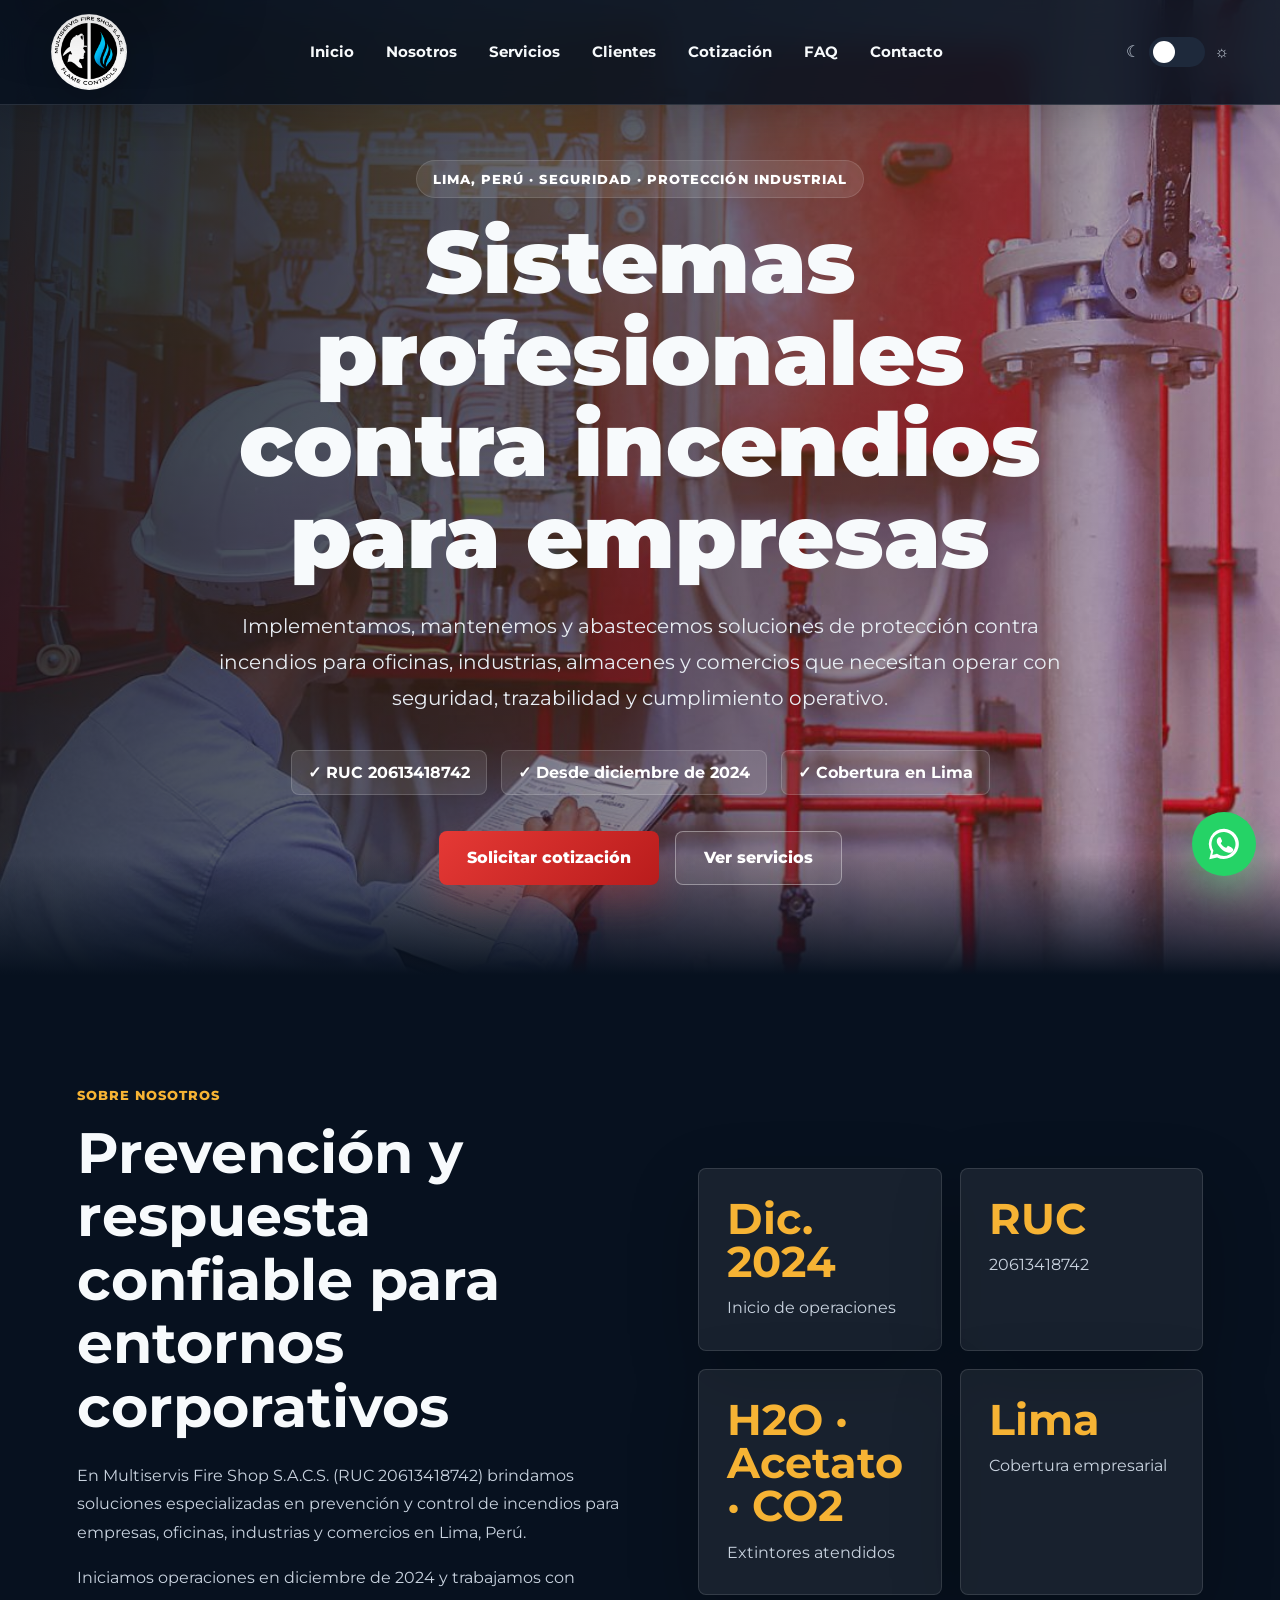
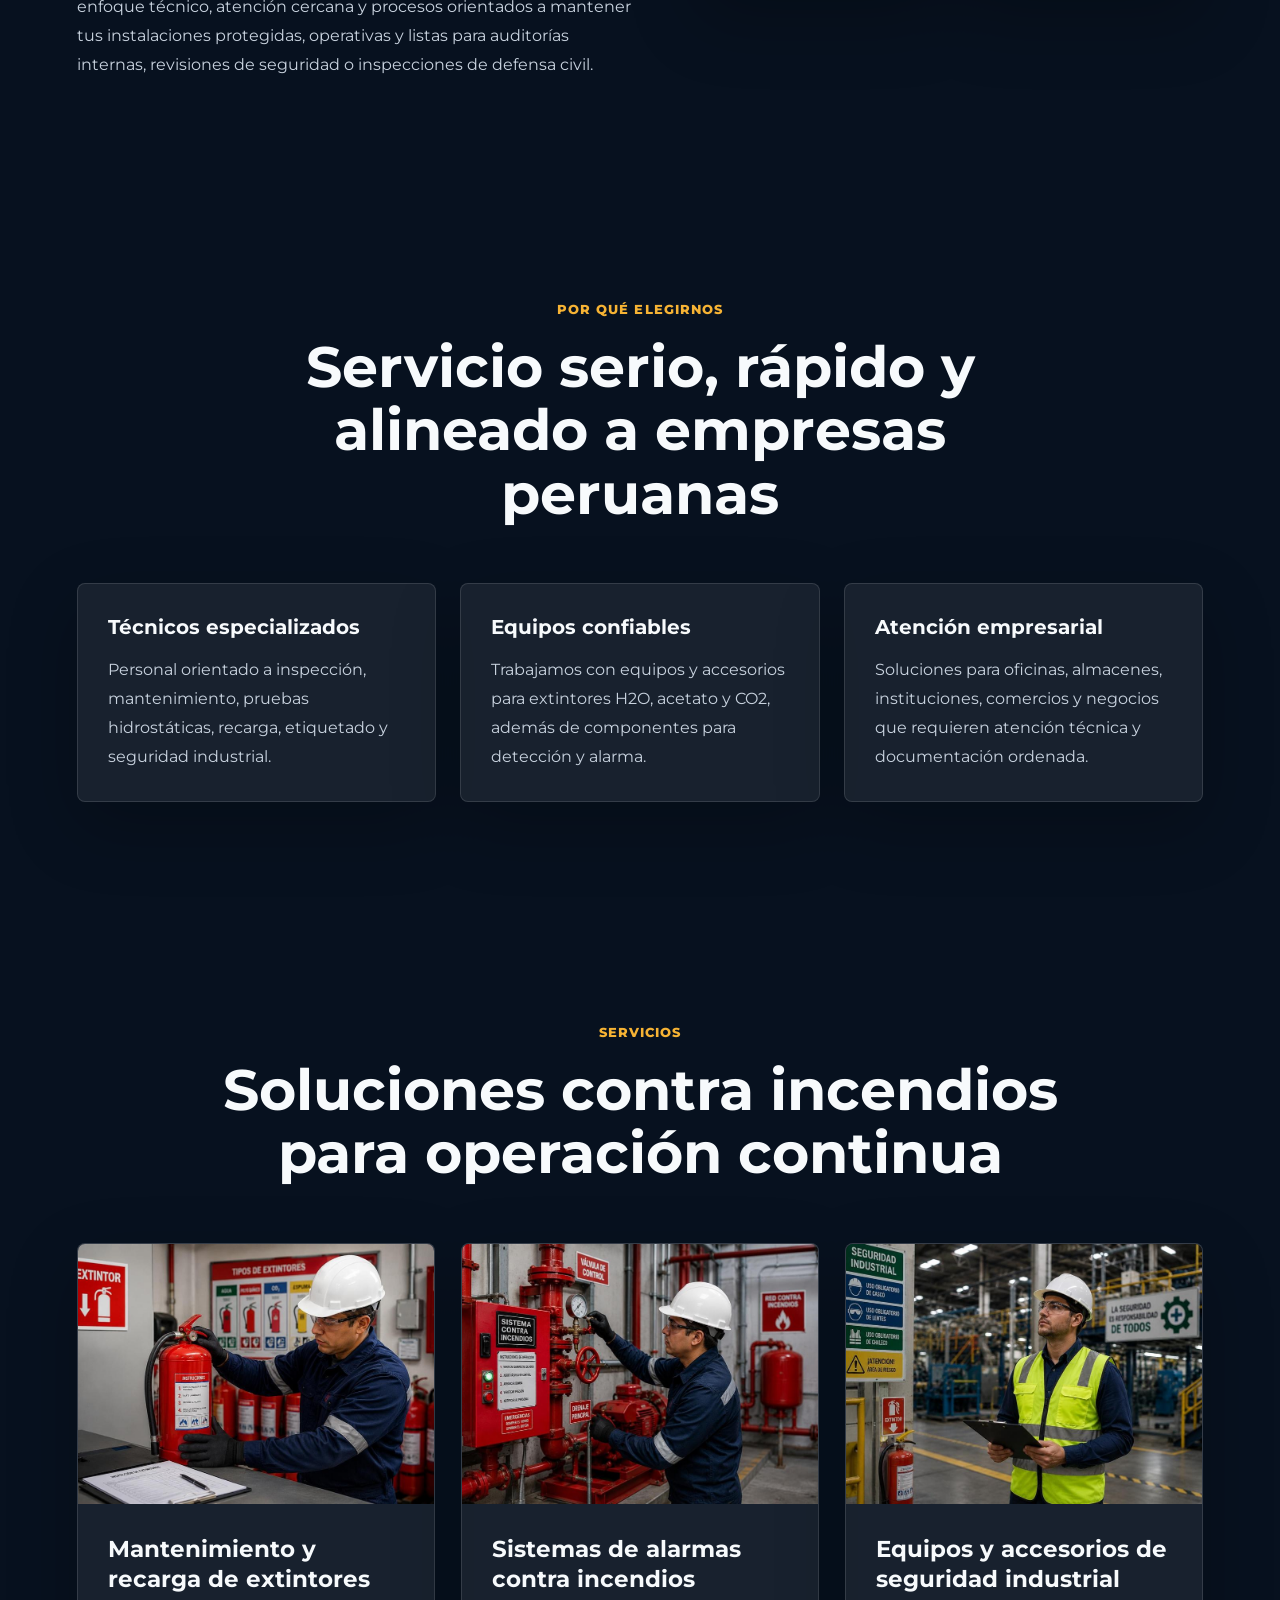
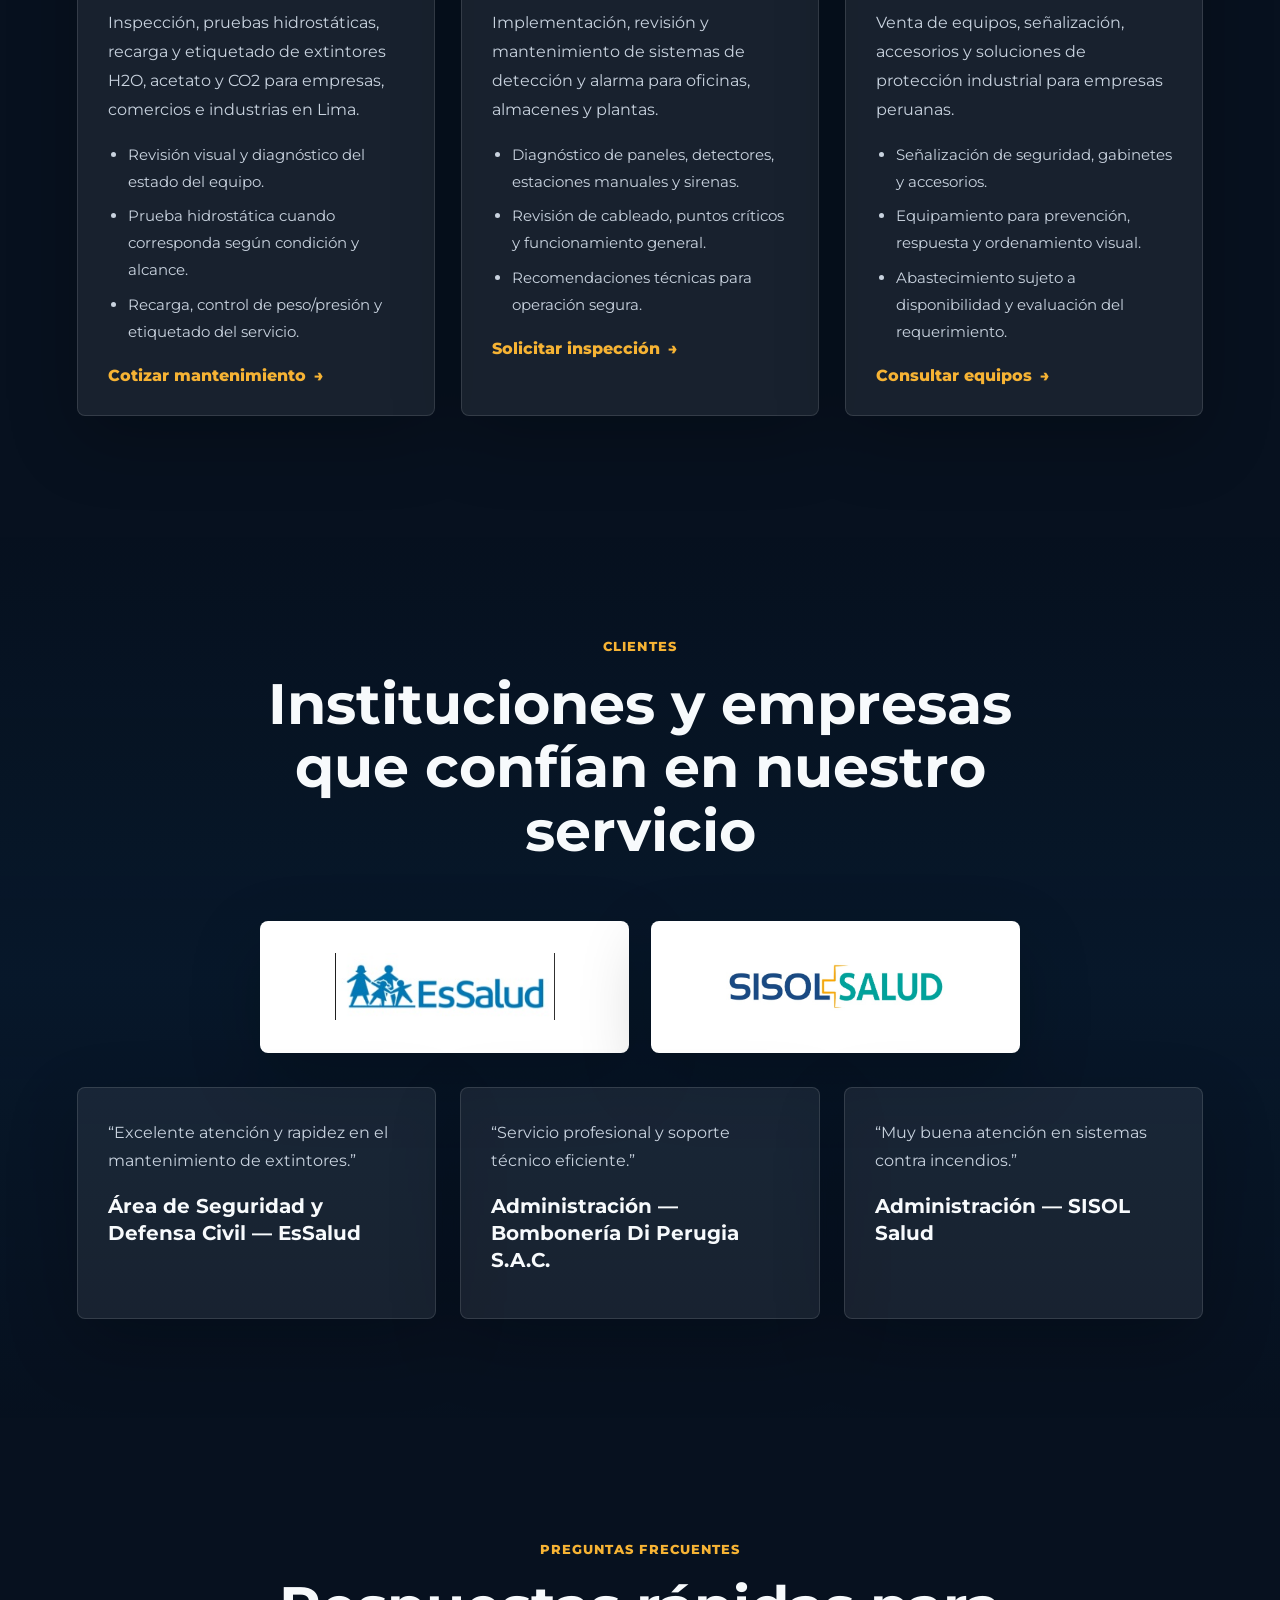
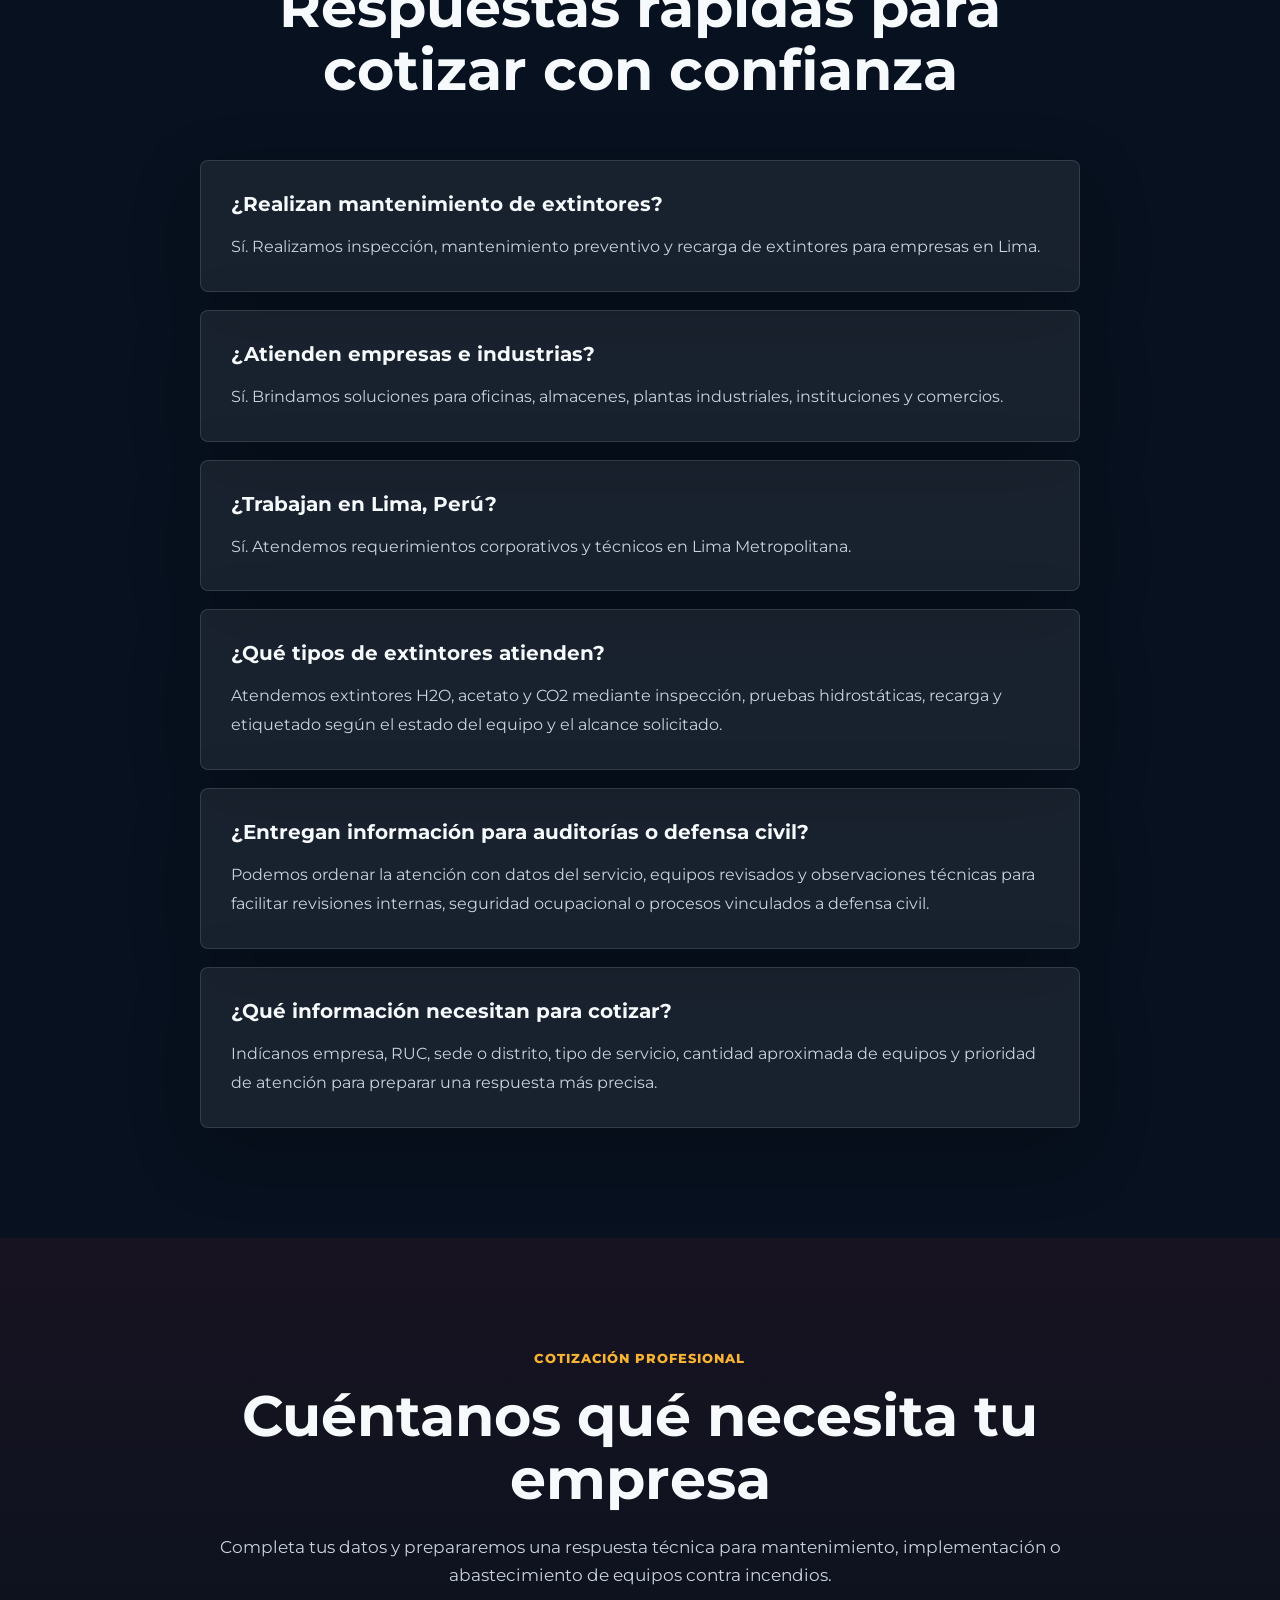
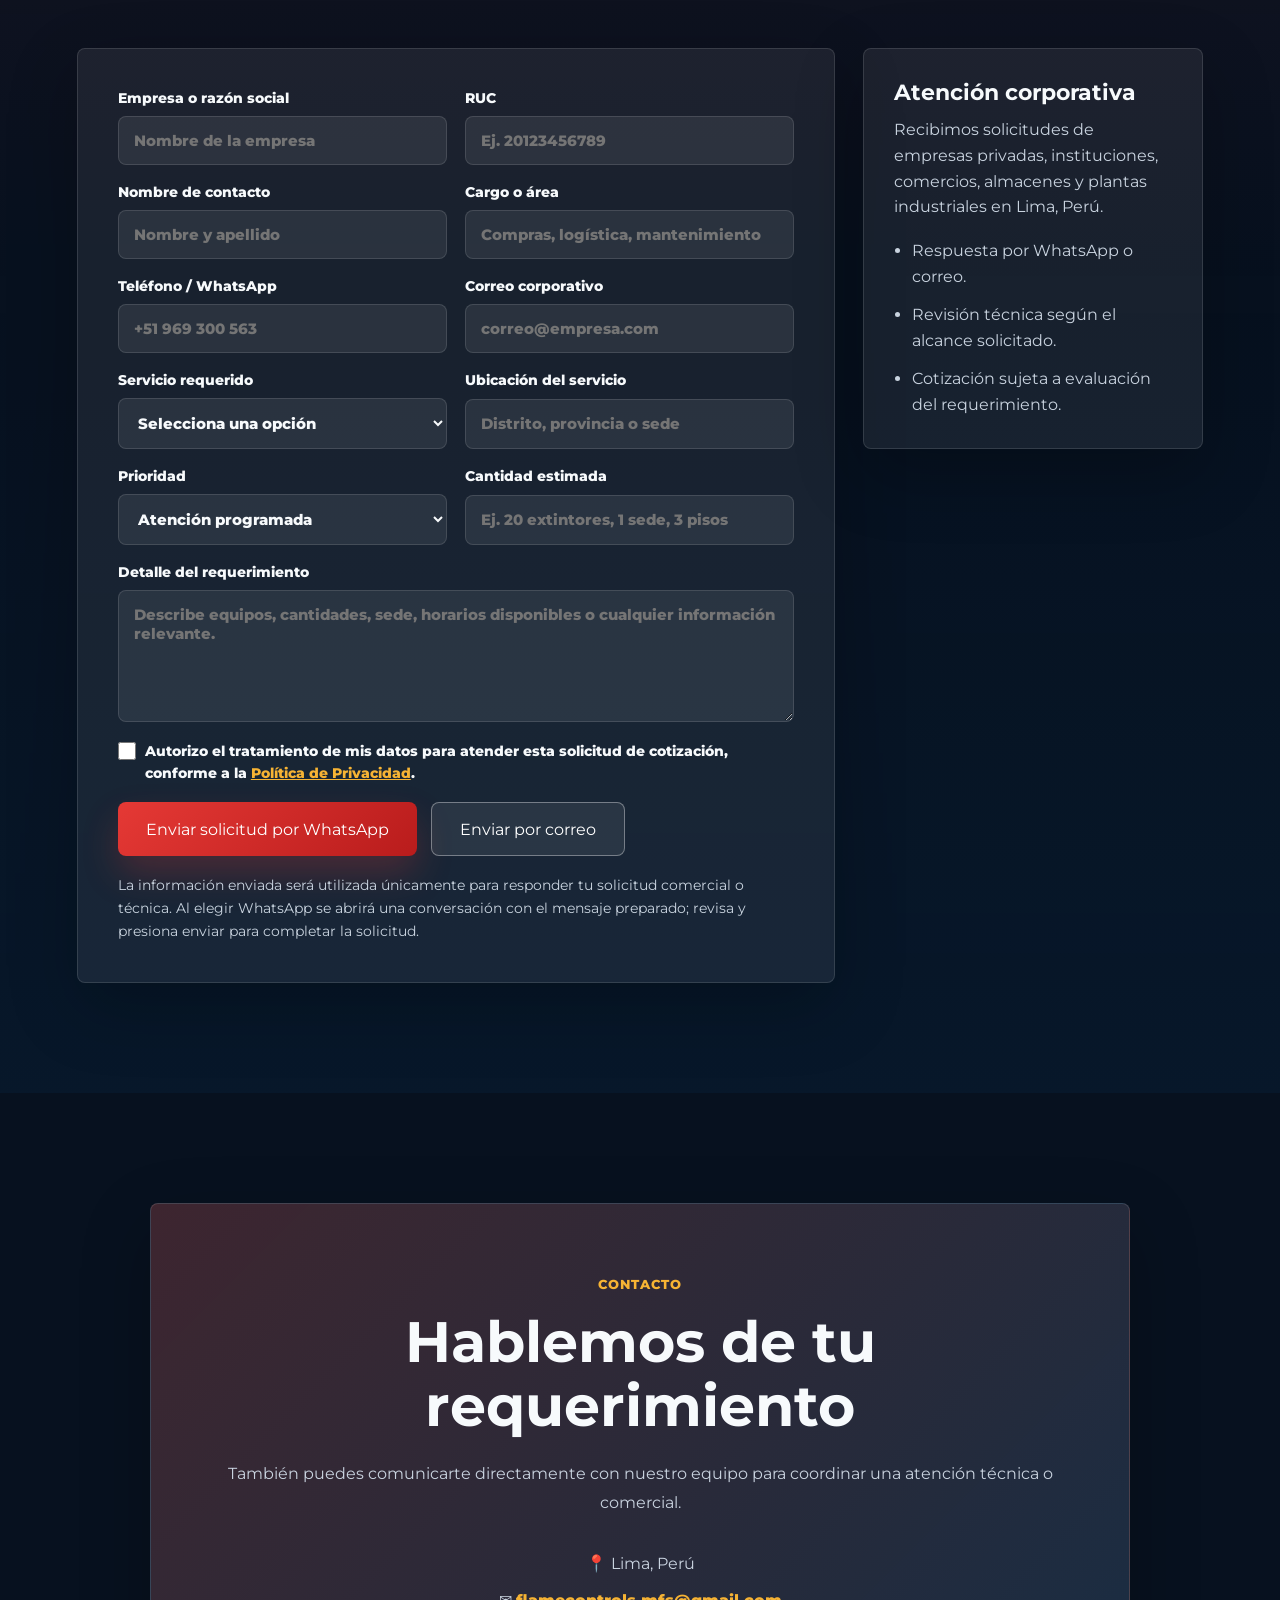
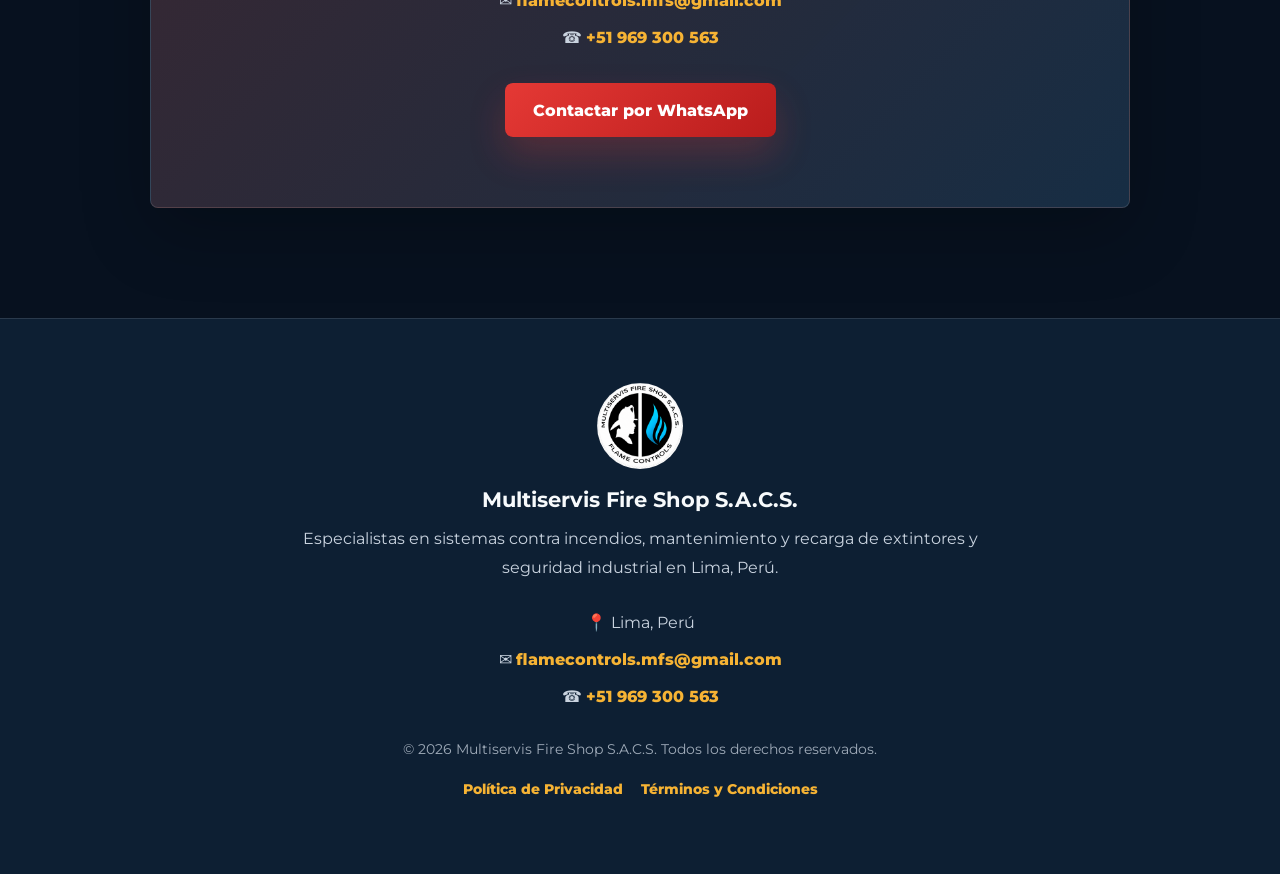
==== commit 96892b68: "Mejora contenido y SEO del sitio" ====
--- a/index.html
+++ b/index.html
@@ -22,12 +22,18 @@
 <meta property="og:description" content="Soluciones profesionales en prevención, detección y control de incendios para empresas en Lima, Perú.">
 <meta property="og:url" content="https://www.mfssacs.qd.je/">
 <meta property="og:image" content="https://www.mfssacs.qd.je/img/hero.jpg">
+<meta property="og:image:width" content="1200">
+<meta property="og:image:height" content="630">
+<meta name="twitter:card" content="summary_large_image">
+<meta name="twitter:title" content="Multiservis Fire Shop S.A.C.S. | Sistemas Contra Incendios en Lima">
+<meta name="twitter:description" content="Mantenimiento, recarga e inspección de extintores, alarmas contra incendios y seguridad industrial para empresas en Lima.">
+<meta name="twitter:image" content="https://www.mfssacs.qd.je/img/hero.jpg">
 
 <link rel="icon" href="img/favicon.png">
 <link rel="preload" href="img/hero.jpg" as="image">
 <link rel="preconnect" href="https://fonts.googleapis.com">
 <link rel="preconnect" href="https://fonts.gstatic.com" crossorigin>
-<link href="https://fonts.googleapis.com/css2?family=Montserrat:wght@300;400;500;600;700;800;900&display=swap" rel="stylesheet">
+<link href="https://fonts.googleapis.com/css2?family=Montserrat:wght@400;600;700;800;900&display=swap" rel="stylesheet">
 <link rel="stylesheet" href="style.css">
 
 <script type="application/ld+json">
@@ -39,13 +45,27 @@
   "url": "https://www.mfssacs.qd.je/",
   "telephone": "+51969300563",
   "email": "flamecontrols.mfs@gmail.com",
+  "taxID": "20613418742",
+  "foundingDate": "2024-12",
+  "priceRange": "Sujeto a evaluación técnica",
+  "openingHours": "Mo-Su 00:00-23:59",
   "address": {
     "@type": "PostalAddress",
     "addressLocality": "Lima",
+    "addressRegion": "Lima",
     "addressCountry": "PE"
   },
   "areaServed": "Lima, Perú",
-  "description": "Empresa especializada en mantenimiento de extintores, sistemas de alarmas contra incendios y seguridad industrial.",
+  "description": "Empresa especializada en inspección, mantenimiento, pruebas hidrostáticas, recarga y etiquetado de extintores H2O, acetato y CO2, además de sistemas de alarmas contra incendios y seguridad industrial.",
+  "hasOfferCatalog": {
+    "@type": "OfferCatalog",
+    "name": "Servicios contra incendios",
+    "itemListElement": [
+      {"@type": "Offer", "itemOffered": {"@type": "Service", "name": "Inspección, prueba hidrostática, recarga y etiquetado de extintores H2O, acetato y CO2"}},
+      {"@type": "Offer", "itemOffered": {"@type": "Service", "name": "Sistemas de alarmas contra incendios"}},
+      {"@type": "Offer", "itemOffered": {"@type": "Service", "name": "Equipos y accesorios de seguridad industrial"}}
+    ]
+  },
   "sameAs": [
     "https://wa.me/51969300563"
   ]
@@ -54,6 +74,8 @@
 </head>
 
 <body>
+
+<a class="skip-link" href="#contenido">Saltar al contenido</a>
 
 <header class="site-header">
 <a class="logo-container" href="#inicio" aria-label="Ir al inicio">
@@ -86,18 +108,18 @@
 </div>
 </header>
 
-<main>
+<main id="contenido">
 <section class="hero reveal" id="inicio">
 <div class="hero-content">
 <span class="tag">Lima, Perú · Seguridad · Protección industrial</span>
 <h1>Sistemas profesionales contra incendios para empresas</h1>
 <p>
-Implementamos, mantenemos y abastecemos soluciones de protección contra incendios para oficinas, industrias, almacenes y comercios que necesitan operar con seguridad y cumplimiento.
+Implementamos, mantenemos y abastecemos soluciones de protección contra incendios para oficinas, industrias, almacenes y comercios que necesitan operar con seguridad, trazabilidad y cumplimiento operativo.
 </p>
 
 <div class="hero-info" aria-label="Beneficios principales">
-<div class="hero-badge">✓ Atención empresarial</div>
-<div class="hero-badge">✓ Soporte técnico</div>
+<div class="hero-badge">✓ RUC 20613418742</div>
+<div class="hero-badge">✓ Desde diciembre de 2024</div>
 <div class="hero-badge">✓ Cobertura en Lima</div>
 </div>
 
@@ -114,29 +136,29 @@
 <span class="section-mini">Sobre nosotros</span>
 <h2>Prevención y respuesta confiable para entornos corporativos</h2>
 <p>
-En Multiservis Fire Shop S.A.C.S. brindamos soluciones especializadas en prevención y control de incendios para empresas, oficinas, industrias y comercios en Lima, Perú.
+En Multiservis Fire Shop S.A.C.S. (RUC 20613418742) brindamos soluciones especializadas en prevención y control de incendios para empresas, oficinas, industrias y comercios en Lima, Perú.
 </p>
 <p>
-Trabajamos con enfoque técnico, atención cercana y procesos orientados a mantener tus instalaciones protegidas, operativas y listas para auditorías internas o inspecciones.
+Iniciamos operaciones en diciembre de 2024 y trabajamos con enfoque técnico, atención cercana y procesos orientados a mantener tus instalaciones protegidas, operativas y listas para auditorías internas, revisiones de seguridad o inspecciones de defensa civil.
 </p>
 </div>
 
 <div class="stats" aria-label="Indicadores de servicio">
 <div class="stat-card">
-<h3>24/7</h3>
-<p>Atención y soporte</p>
+<h3>Dic. 2024</h3>
+<p>Inicio de operaciones</p>
 </div>
 <div class="stat-card">
-<h3>100%</h3>
-<p>Compromiso técnico</p>
+<h3>RUC</h3>
+<p>20613418742</p>
 </div>
 <div class="stat-card">
-<h3>+500</h3>
-<p>Servicios atendidos</p>
+<h3>H2O · Acetato · CO2</h3>
+<p>Extintores atendidos</p>
 </div>
 <div class="stat-card">
-<h3>PE</h3>
-<p>Cobertura en Lima</p>
+<h3>Lima</h3>
+<p>Cobertura empresarial</p>
 </div>
 </div>
 </div>
@@ -151,15 +173,15 @@
 <div class="features">
 <article class="feature-card">
 <h3>Técnicos especializados</h3>
-<p>Personal capacitado en mantenimiento de sistemas contra incendios, extintores y seguridad industrial.</p>
+<p>Personal orientado a inspección, mantenimiento, pruebas hidrostáticas, recarga, etiquetado y seguridad industrial.</p>
 </article>
 <article class="feature-card">
 <h3>Equipos confiables</h3>
-<p>Trabajamos con equipos, accesorios y componentes de calidad para prevención y protección contra incendios.</p>
+<p>Trabajamos con equipos y accesorios para extintores H2O, acetato y CO2, además de componentes para detección y alarma.</p>
 </article>
 <article class="feature-card">
 <h3>Atención empresarial</h3>
-<p>Soluciones para oficinas, almacenes, plantas industriales, instituciones y negocios en Lima, Perú.</p>
+<p>Soluciones para oficinas, almacenes, instituciones, comercios y negocios que requieren atención técnica y documentación ordenada.</p>
 </article>
 </div>
 </section>
@@ -175,7 +197,13 @@
 <img src="img/servicio1.jpg" alt="Técnico realizando mantenimiento y recarga de extintores" width="520" height="320" loading="lazy" decoding="async">
 <div class="card-content">
 <h3>Mantenimiento y recarga de extintores</h3>
-<p>Inspección, mantenimiento preventivo y recarga de extintores para empresas, comercios e industrias en Lima.</p>
+<p>Inspección, pruebas hidrostáticas, recarga y etiquetado de extintores H2O, acetato y CO2 para empresas, comercios e industrias en Lima.</p>
+<ul class="service-list">
+<li>Revisión visual y diagnóstico del estado del equipo.</li>
+<li>Prueba hidrostática cuando corresponda según condición y alcance.</li>
+<li>Recarga, control de peso/presión y etiquetado del servicio.</li>
+</ul>
+<a class="text-link" href="#cotizacion">Cotizar mantenimiento</a>
 </div>
 </article>
 
@@ -184,6 +212,12 @@
 <div class="card-content">
 <h3>Sistemas de alarmas contra incendios</h3>
 <p>Implementación, revisión y mantenimiento de sistemas de detección y alarma para oficinas, almacenes y plantas.</p>
+<ul class="service-list">
+<li>Diagnóstico de paneles, detectores, estaciones manuales y sirenas.</li>
+<li>Revisión de cableado, puntos críticos y funcionamiento general.</li>
+<li>Recomendaciones técnicas para operación segura.</li>
+</ul>
+<a class="text-link" href="#cotizacion">Solicitar inspección</a>
 </div>
 </article>
 
@@ -192,6 +226,12 @@
 <div class="card-content">
 <h3>Equipos y accesorios de seguridad industrial</h3>
 <p>Venta de equipos, señalización, accesorios y soluciones de protección industrial para empresas peruanas.</p>
+<ul class="service-list">
+<li>Señalización de seguridad, gabinetes y accesorios.</li>
+<li>Equipamiento para prevención, respuesta y ordenamiento visual.</li>
+<li>Abastecimiento sujeto a disponibilidad y evaluación del requerimiento.</li>
+</ul>
+<a class="text-link" href="#cotizacion">Consultar equipos</a>
 </div>
 </article>
 </div>
@@ -215,15 +255,15 @@
 <div class="testimonial-grid">
 <article class="testimonial-card">
 <p>“Excelente atención y rapidez en el mantenimiento de extintores.”</p>
-<h3>Cliente empresarial-"EsSalud"</h3>
+<h3>Área de Seguridad y Defensa Civil — EsSalud</h3>
 </article>
 <article class="testimonial-card">
 <p>“Servicio profesional y soporte técnico eficiente.”</p>
-<h3>Empresa industrial-"BOMBONERIA DI PERUGIA SAC"</h3>
+<h3>Administración — Bombonería Di Perugia S.A.C.</h3>
 </article>
 <article class="testimonial-card">
 <p>“Muy buena atención en sistemas contra incendios.”</p>
-<h3>Cliente corporativo-"SISOL SALUD"</h3>
+<h3>Administración — SISOL Salud</h3>
 </article>
 </div>
 </section>
@@ -246,6 +286,18 @@
 <article class="faq-item">
 <h3>¿Trabajan en Lima, Perú?</h3>
 <p>Sí. Atendemos requerimientos corporativos y técnicos en Lima Metropolitana.</p>
+</article>
+<article class="faq-item">
+<h3>¿Qué tipos de extintores atienden?</h3>
+<p>Atendemos extintores H2O, acetato y CO2 mediante inspección, pruebas hidrostáticas, recarga y etiquetado según el estado del equipo y el alcance solicitado.</p>
+</article>
+<article class="faq-item">
+<h3>¿Entregan información para auditorías o defensa civil?</h3>
+<p>Podemos ordenar la atención con datos del servicio, equipos revisados y observaciones técnicas para facilitar revisiones internas, seguridad ocupacional o procesos vinculados a defensa civil.</p>
+</article>
+<article class="faq-item">
+<h3>¿Qué información necesitan para cotizar?</h3>
+<p>Indícanos empresa, RUC, sede o distrito, tipo de servicio, cantidad aproximada de equipos y prioridad de atención para preparar una respuesta más precisa.</p>
 </article>
 </div>
 </section>
@@ -269,7 +321,7 @@
 
 <label>
 RUC
-<input type="text" name="ruc" inputmode="numeric" maxlength="11" placeholder="Ej. 20123456789">
+<input type="text" name="ruc" inputmode="numeric" minlength="11" maxlength="11" pattern="[0-9]{11}" placeholder="Ej. 20123456789" title="Ingresa un RUC de 11 dígitos">
 </label>
 
 <label>
@@ -284,7 +336,7 @@
 
 <label>
 Teléfono / WhatsApp
-<input type="tel" name="telefono" autocomplete="tel" placeholder="+51 969 300 563" required>
+<input type="tel" name="telefono" autocomplete="tel" placeholder="+51 969 300 563" pattern="[0-9+()\s-]{7,20}" title="Ingresa un teléfono válido" required>
 </label>
 
 <label>
@@ -336,10 +388,10 @@
 
 <div class="form-actions">
 <button type="submit" class="btn-primary">Enviar solicitud por WhatsApp</button>
-<a class="btn-secondary" href="mailto:flamecontrols.mfs@gmail.com?subject=Solicitud%20de%20cotizaci%C3%B3n%20corporativa">Enviar por correo</a>
-</div>
-
-<p class="form-note">La información enviada será utilizada únicamente para responder tu solicitud comercial o técnica.</p>
+<button type="button" class="btn-secondary" id="email-submit">Enviar por correo</button>
+</div>
+
+<p class="form-note" id="form-status" aria-live="polite">La información enviada será utilizada únicamente para responder tu solicitud comercial o técnica. Al elegir WhatsApp se abrirá una conversación con el mensaje preparado; revisa y presiona enviar para completar la solicitud.</p>
 </form>
 
 <aside class="quote-panel" aria-label="Información de atención comercial">
@@ -364,8 +416,8 @@
 
 <div class="contact-info">
 <p>📍 Lima, Perú</p>
-<p>✉ flamecontrols.mfs@gmail.com</p>
-<p>☎ +51 969 300 563</p>
+<p>✉ <a href="mailto:flamecontrols.mfs@gmail.com">flamecontrols.mfs@gmail.com</a></p>
+<p>☎ <a href="tel:+51969300563">+51 969 300 563</a></p>
 </div>
 
 <a href="https://wa.me/51969300563?text=Hola,%20quiero%20realizar%20una%20cotizaci%C3%B3n%20para:" target="_blank" rel="noopener" class="btn-primary">Contactar por WhatsApp</a>
@@ -380,8 +432,8 @@
 
 <div class="footer-contact">
 <p>📍 Lima, Perú</p>
-<p>✉ flamecontrols.mfs@gmail.com</p>
-<p>☎ +51 969 300 563</p>
+<p>✉ <a href="mailto:flamecontrols.mfs@gmail.com">flamecontrols.mfs@gmail.com</a></p>
+<p>☎ <a href="tel:+51969300563">+51 969 300 563</a></p>
 </div>
 
 <p class="copyright">© 2026 Multiservis Fire Shop S.A.C.S. Todos los derechos reservados.</p>
--- a/style.css
+++ b/style.css
@@ -12,6 +12,10 @@
 --radio:8px;
 }
 
+html{
+scroll-padding-top:118px;
+}
+
 *{
 margin:0;
 padding:0;
@@ -44,6 +48,39 @@
 
 a{
 color:inherit;
+}
+
+.skip-link{
+position:fixed;
+top:12px;
+left:12px;
+z-index:2000;
+padding:12px 16px;
+background:var(--color-acento);
+color:#07111f;
+font-weight:800;
+text-decoration:none;
+border-radius:var(--radio);
+box-shadow:var(--sombra);
+transform:translateY(-140%);
+transition:transform 0.2s ease;
+}
+
+.skip-link:focus{
+transform:translateY(0);
+}
+
+a:focus-visible,
+button:focus-visible,
+input:focus-visible,
+select:focus-visible,
+textarea:focus-visible{
+outline:3px solid var(--color-acento);
+outline-offset:4px;
+}
+
+section[id]{
+scroll-margin-top:118px;
 }
 
 .site-header{
@@ -267,6 +304,10 @@
 color:#e8edf3;
 }
 
+body.light-mode .hero p{
+color:#eef4f8;
+}
+
 .hero-info{
 display:flex;
 justify-content:center;
@@ -356,6 +397,7 @@
 .contact-box p,
 .faq-item p,
 .feature-card p,
+.service-list,
 footer p{
 font-size:1.03rem;
 line-height:1.75;
@@ -459,6 +501,33 @@
 font-size:1.45rem;
 line-height:1.3;
 margin-bottom:14px;
+}
+
+.service-list{
+display:grid;
+gap:8px;
+margin:18px 0 20px;
+padding-left:20px;
+font-size:0.96rem;
+}
+
+.text-link{
+display:inline-flex;
+align-items:center;
+gap:8px;
+color:var(--color-acento);
+font-weight:800;
+text-decoration:none;
+}
+
+.text-link::after{
+content:"→";
+transition:transform 0.2s ease;
+}
+
+.text-link:hover::after,
+.text-link:focus-visible::after{
+transform:translateX(4px);
 }
 
 .clients{
@@ -618,6 +687,16 @@
 font:inherit;
 }
 
+.form-actions .btn-secondary{
+border:1px solid rgba(255,255,255,0.36);
+}
+
+body.light-mode .form-actions .btn-secondary{
+border-color:rgba(20,32,51,0.22);
+color:var(--color-texto);
+background:rgba(20,32,51,0.04);
+}
+
 .form-note{
 font-size:0.88rem;
 line-height:1.6;
@@ -671,6 +750,25 @@
 margin:32px 0;
 display:grid;
 gap:8px;
+}
+
+.contact-info a,
+.footer-contact a,
+.legal-card a{
+color:var(--color-acento);
+font-weight:800;
+text-decoration:none;
+}
+
+.contact-info a:hover,
+.footer-contact a:hover,
+.legal-card a:hover,
+.contact-info a:focus-visible,
+.footer-contact a:focus-visible,
+.legal-card a:focus-visible,
+.legal-links a:hover,
+.legal-links a:focus-visible{
+text-decoration:underline;
 }
 
 footer{
@@ -822,12 +920,17 @@
 }
 
 .reveal{
+opacity:1;
+transform:none;
+}
+
+html.js .reveal{
 opacity:0;
 transform:translateY(26px);
 transition:opacity 0.7s ease,transform 0.7s ease;
 }
 
-.reveal.is-visible{
+html.js .reveal.is-visible{
 opacity:1;
 transform:translateY(0);
 }
@@ -858,10 +961,13 @@
 }
 
 .reveal,
+html.js .reveal,
 .hero-content,
 .floating-whatsapp{
 animation:none;
 transition:none;
+opacity:1;
+transform:none;
 }
 }
 
@@ -943,6 +1049,14 @@
 }
 
 @media(max-width:640px){
+html{
+scroll-padding-top:96px;
+}
+
+section[id]{
+scroll-margin-top:96px;
+}
+
 .site-header{
 gap:12px;
 }
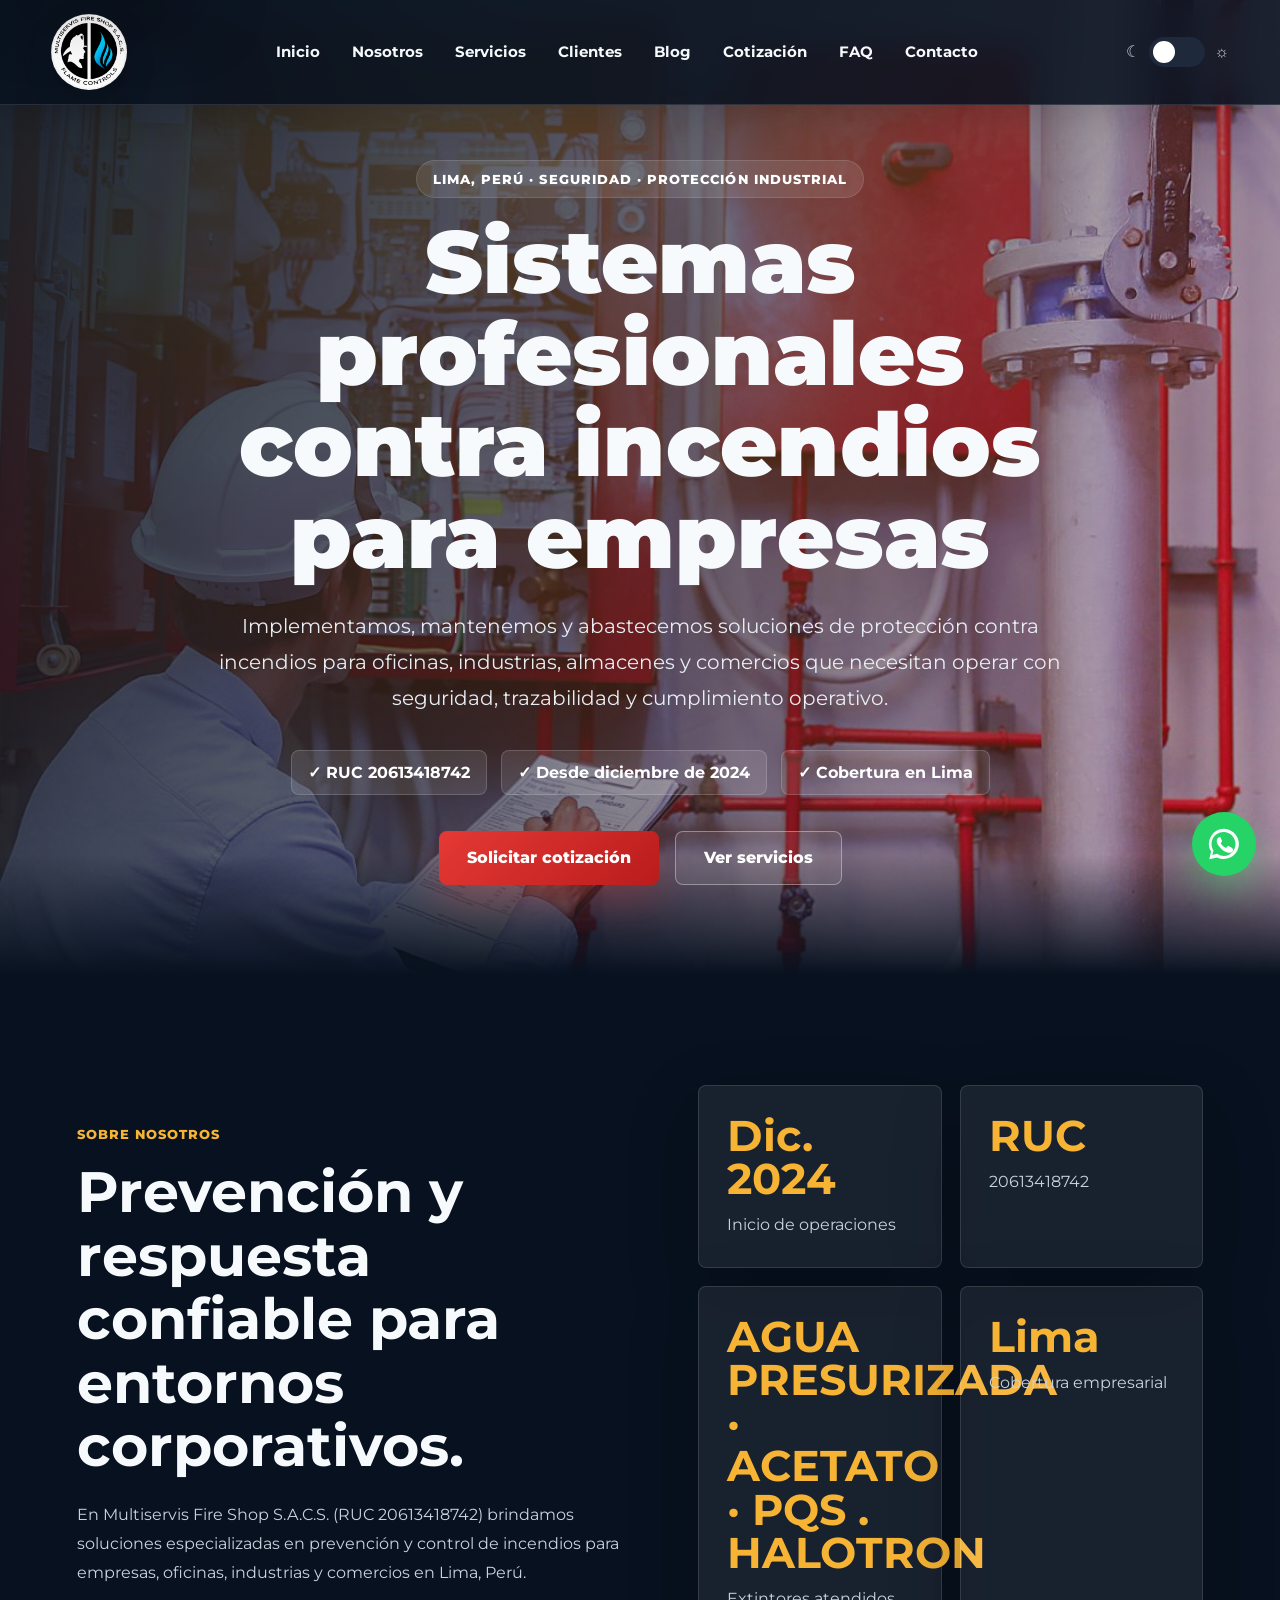
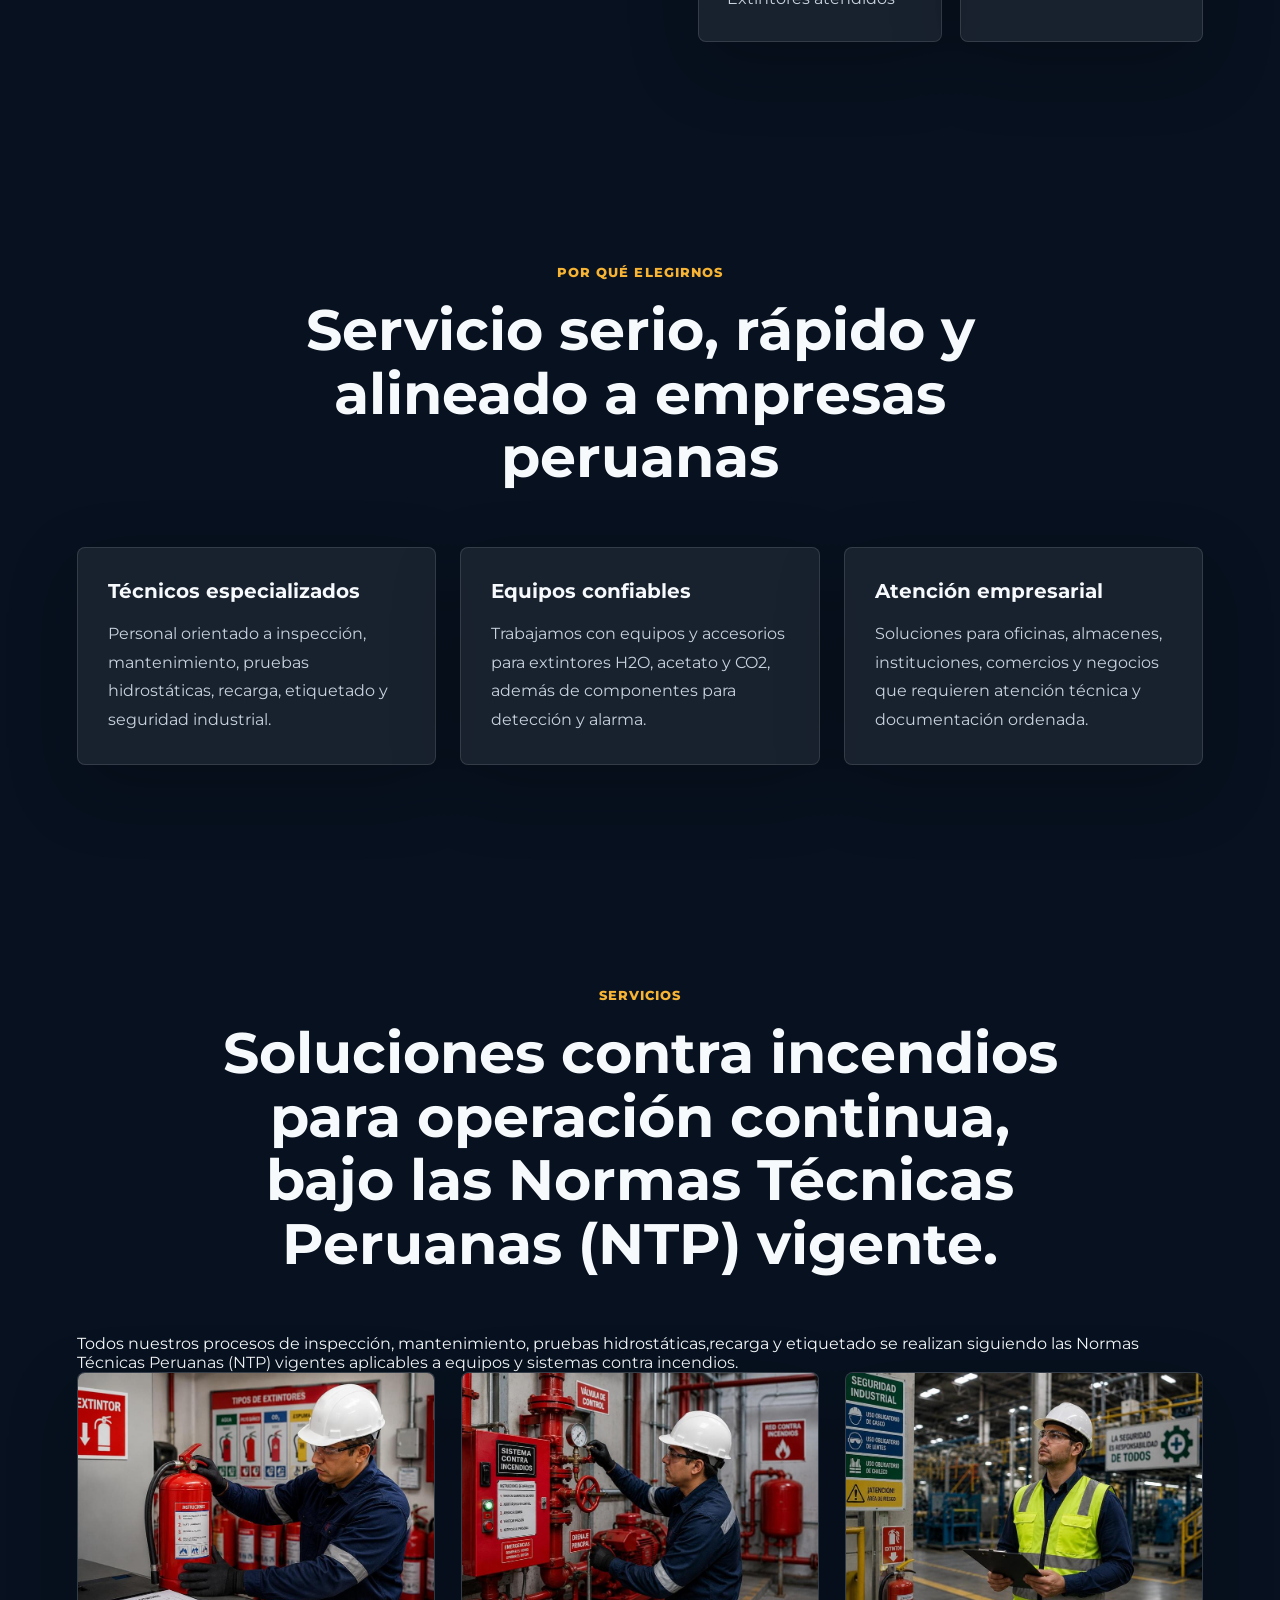
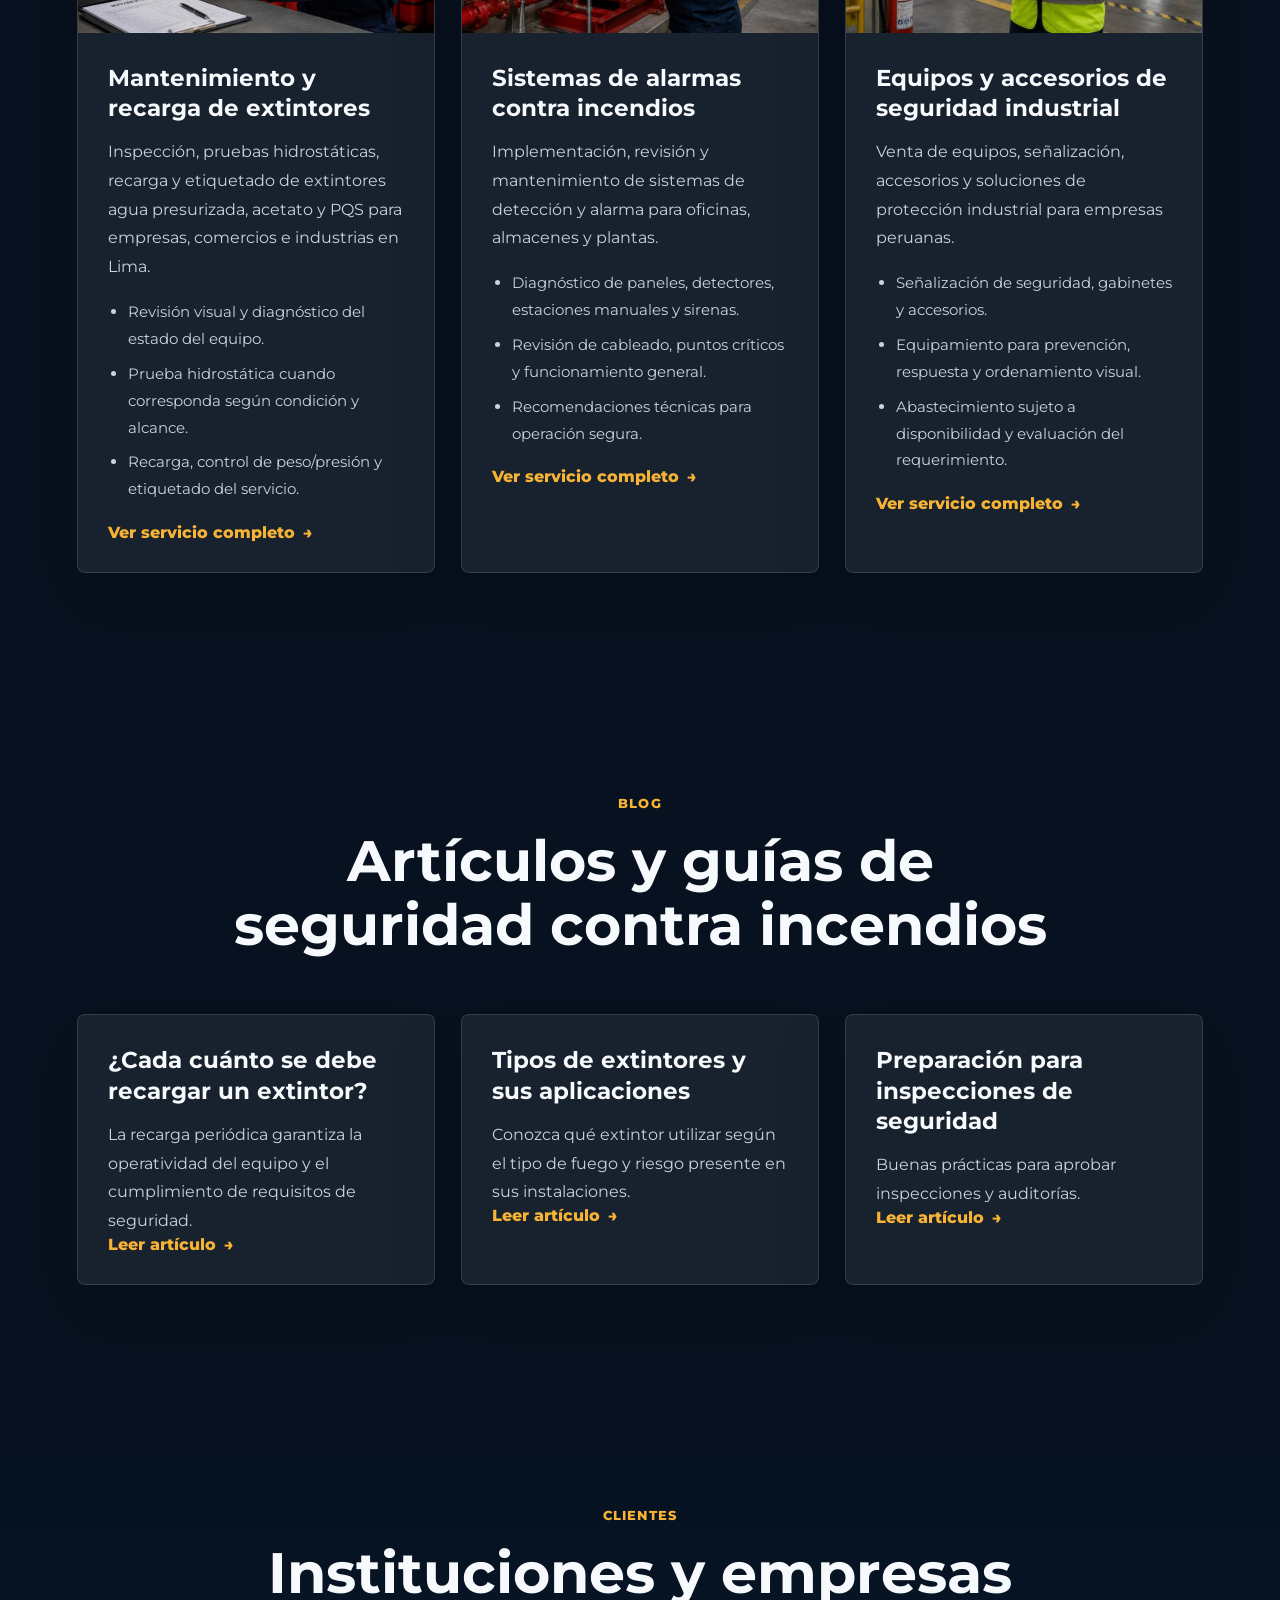
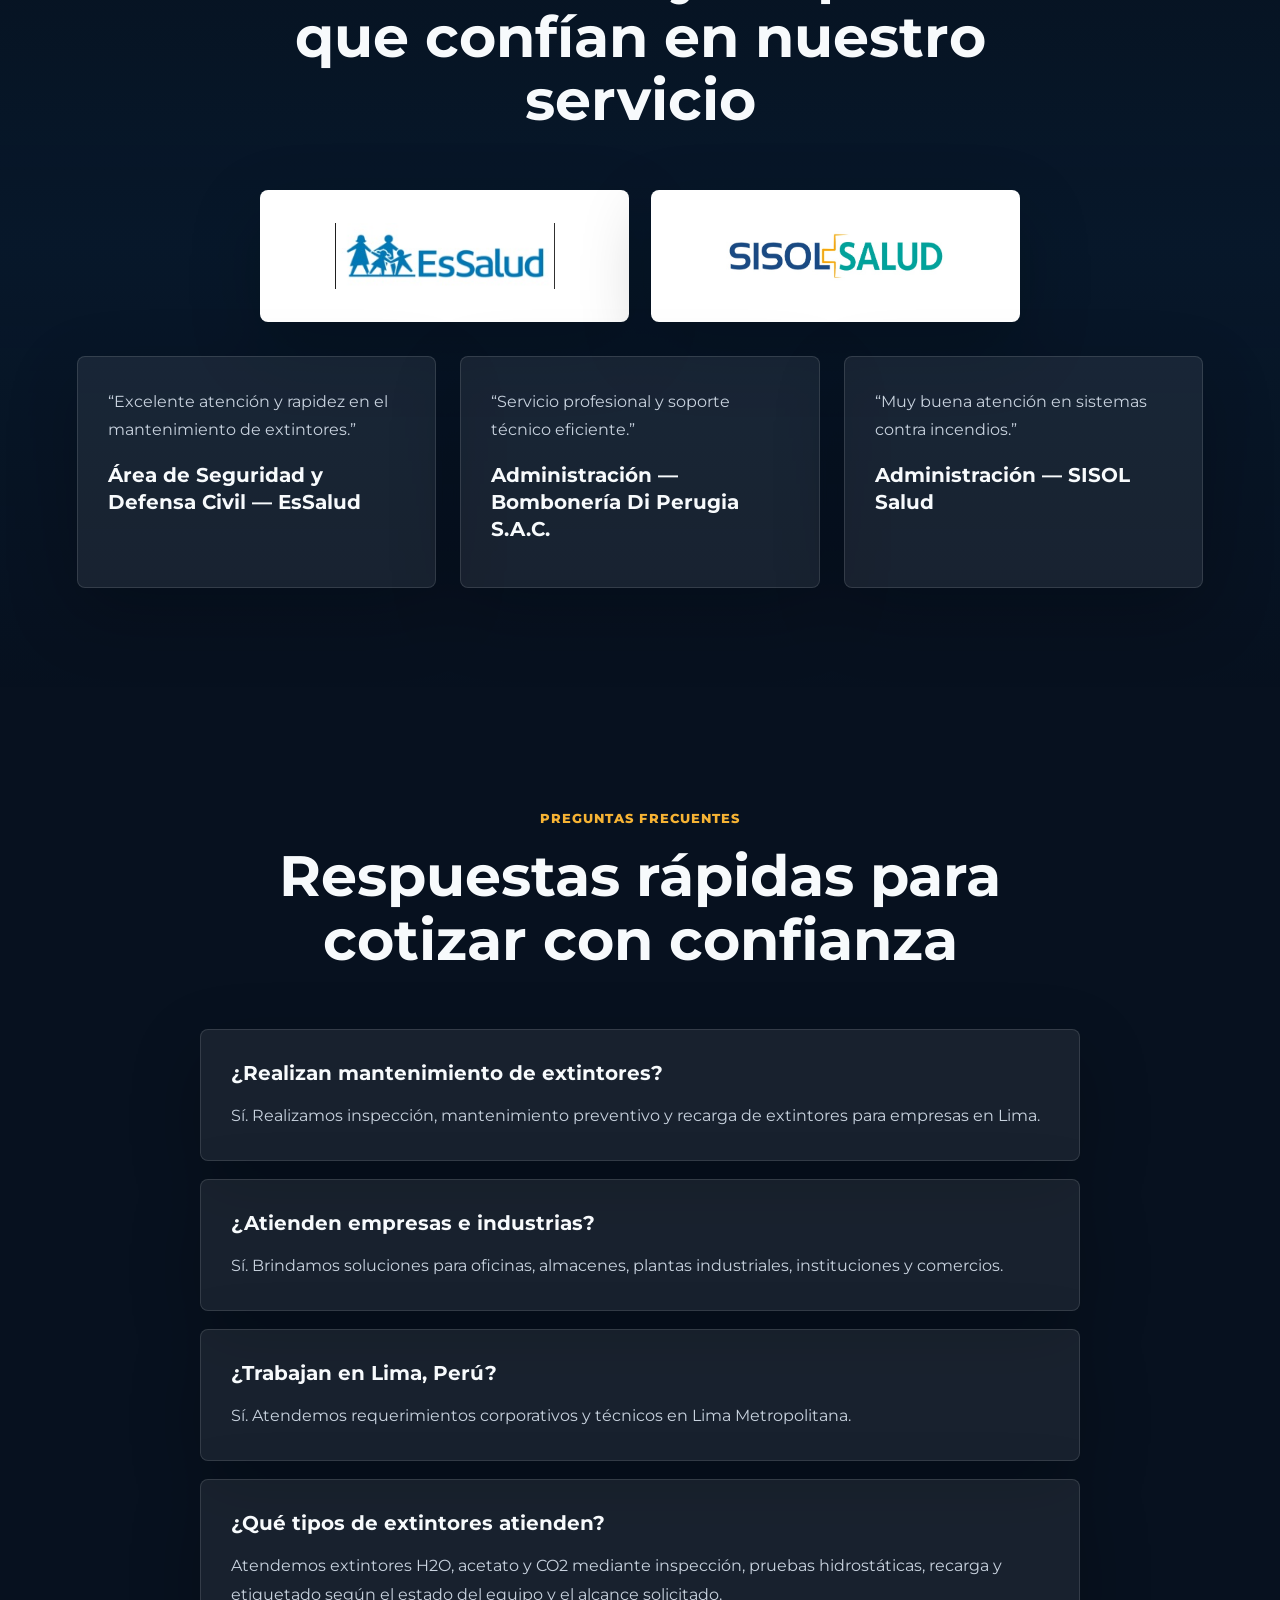
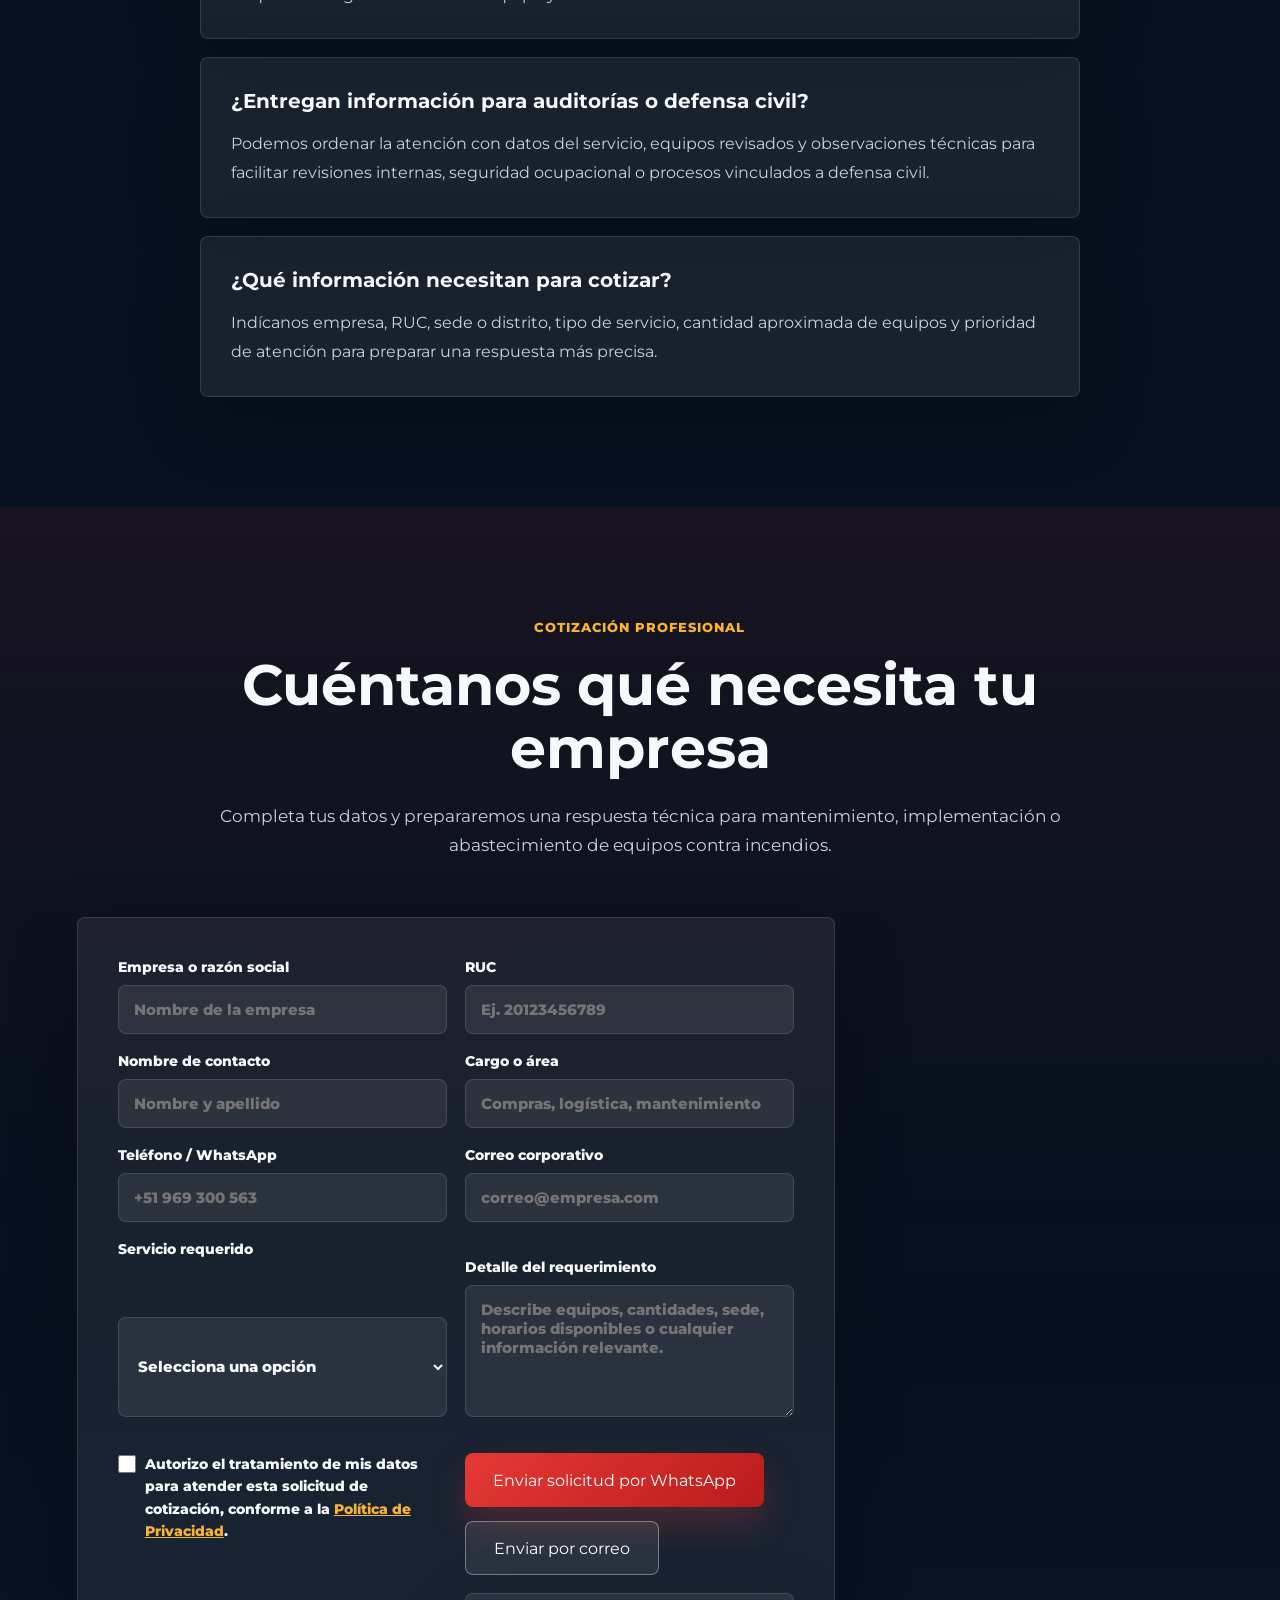
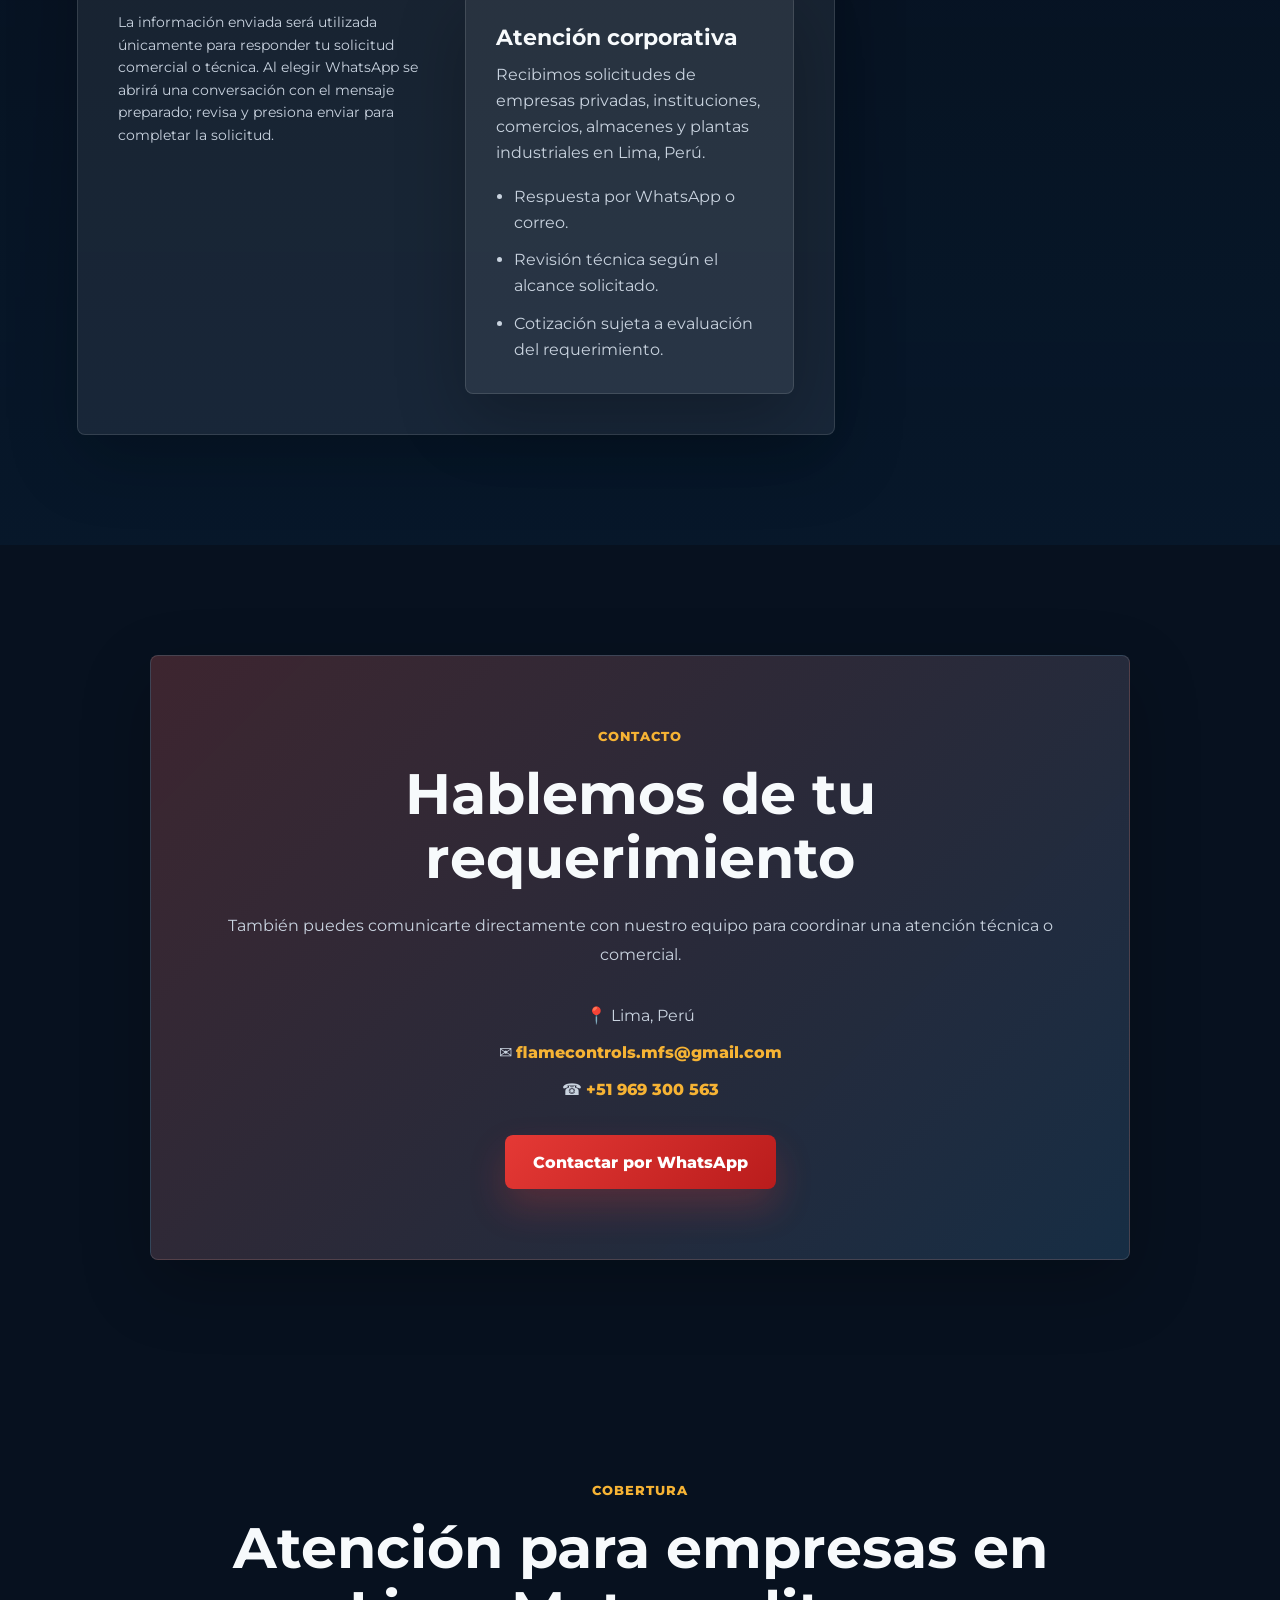
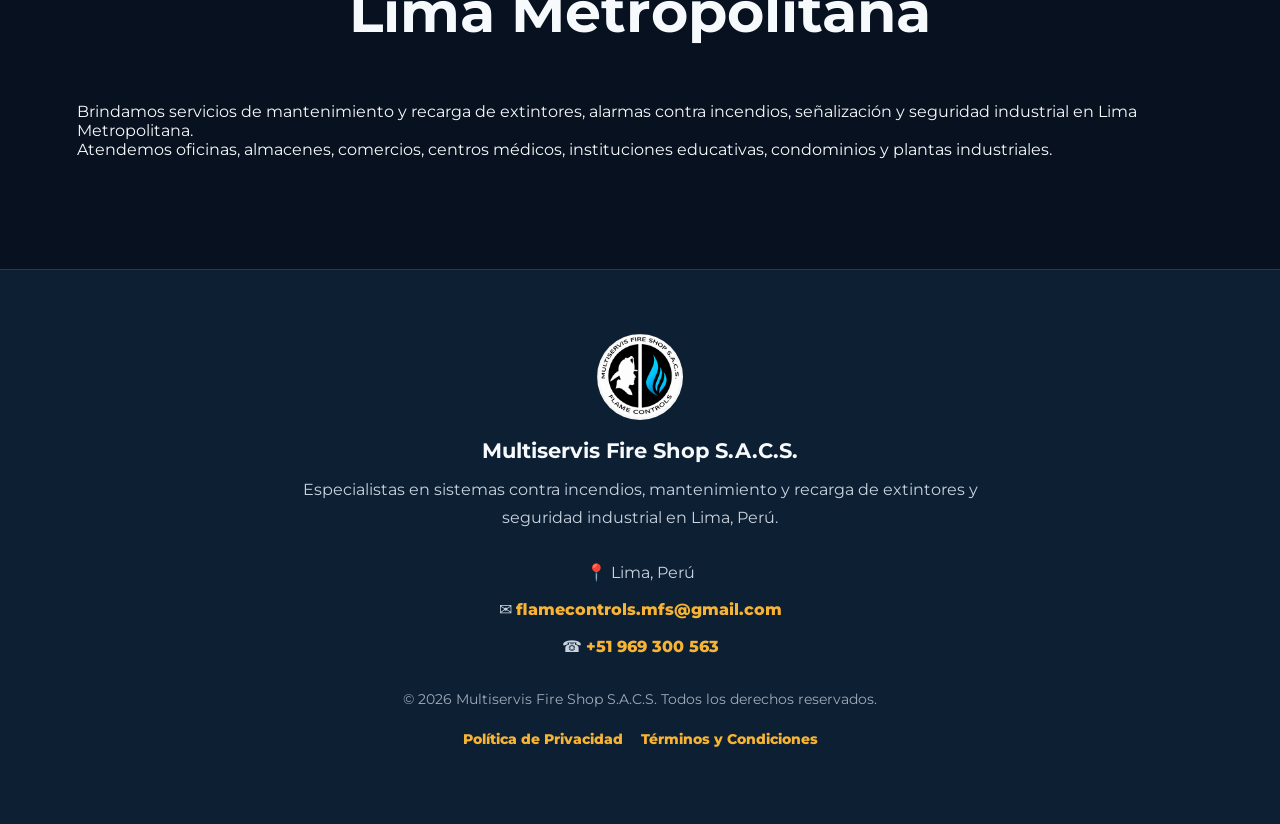
==== commit 998366c5: "Update index.html" ====
--- a/index.html
+++ b/index.html
@@ -93,6 +93,7 @@
 <a href="#nosotros">Nosotros</a>
 <a href="#servicios">Servicios</a>
 <a href="#clientes">Clientes</a>
+<a href="#blog">Blog</a>  
 <a href="#cotizacion">Cotización</a>
 <a href="#faq">FAQ</a>
 <a href="#contacto">Contacto</a>
@@ -134,12 +135,10 @@
 <div class="about-grid">
 <div>
 <span class="section-mini">Sobre nosotros</span>
-<h2>Prevención y respuesta confiable para entornos corporativos</h2>
+<h2>Prevención y respuesta confiable para entornos corporativos.</h2>
 <p>
 En Multiservis Fire Shop S.A.C.S. (RUC 20613418742) brindamos soluciones especializadas en prevención y control de incendios para empresas, oficinas, industrias y comercios en Lima, Perú.
 </p>
-<p>
-Iniciamos operaciones en diciembre de 2024 y trabajamos con enfoque técnico, atención cercana y procesos orientados a mantener tus instalaciones protegidas, operativas y listas para auditorías internas, revisiones de seguridad o inspecciones de defensa civil.
 </p>
 </div>
 
@@ -153,7 +152,7 @@
 <p>20613418742</p>
 </div>
 <div class="stat-card">
-<h3>H2O · Acetato · CO2</h3>
+<h3>AGUA PRESURIZADA · ACETATO · PQS . HALOTRON</h3>
 <p>Extintores atendidos</p>
 </div>
 <div class="stat-card">
@@ -189,21 +188,26 @@
 <section class="services section-shell reveal" id="servicios">
 <div class="section-title">
 <span class="section-mini">Servicios</span>
-<h2>Soluciones contra incendios para operación continua</h2>
-</div>
-
+<h2>Soluciones contra incendios para operación continua, bajo las Normas Técnicas Peruanas (NTP) vigente.</h2>
+</div>
+<p style="max-width:900px;margin:0 auto 40px;text-align:center;">
+<p>
+Todos nuestros procesos de inspección, mantenimiento, pruebas hidrostáticas,recarga y etiquetado se realizan siguiendo las Normas Técnicas Peruanas (NTP) vigentes aplicables a equipos y sistemas contra incendios.
+</p>  
 <div class="cards">
 <article class="card">
 <img src="img/servicio1.jpg" alt="Técnico realizando mantenimiento y recarga de extintores" width="520" height="320" loading="lazy" decoding="async">
 <div class="card-content">
 <h3>Mantenimiento y recarga de extintores</h3>
-<p>Inspección, pruebas hidrostáticas, recarga y etiquetado de extintores H2O, acetato y CO2 para empresas, comercios e industrias en Lima.</p>
+<p>Inspección, pruebas hidrostáticas, recarga y etiquetado de extintores agua presurizada, acetato y PQS para empresas, comercios e industrias en Lima.</p>
 <ul class="service-list">
 <li>Revisión visual y diagnóstico del estado del equipo.</li>
 <li>Prueba hidrostática cuando corresponda según condición y alcance.</li>
 <li>Recarga, control de peso/presión y etiquetado del servicio.</li>
 </ul>
-<a class="text-link" href="#cotizacion">Cotizar mantenimiento</a>
+<a class="text-link" href="servicios/recarga-extintores.html">
+Ver servicio completo
+</a>
 </div>
 </article>
 
@@ -217,7 +221,9 @@
 <li>Revisión de cableado, puntos críticos y funcionamiento general.</li>
 <li>Recomendaciones técnicas para operación segura.</li>
 </ul>
-<a class="text-link" href="#cotizacion">Solicitar inspección</a>
+<a class="text-link" href="servicios/alarmas-contra-incendios.html">
+Ver servicio completo
+</a>
 </div>
 </article>
 
@@ -231,12 +237,64 @@
 <li>Equipamiento para prevención, respuesta y ordenamiento visual.</li>
 <li>Abastecimiento sujeto a disponibilidad y evaluación del requerimiento.</li>
 </ul>
-<a class="text-link" href="#cotizacion">Consultar equipos</a>
-</div>
-</article>
-</div>
-</section>
-
+<a class="text-link" href="servicios/seguridad-industrial.html">
+Ver servicio completo
+</a>
+</div>
+</article>
+</div>
+</section>
+
+<section class="blog section-shell reveal" id="blog">
+
+<div class="section-title">
+<span class="section-mini">Blog</span>
+<h2>Artículos y guías de seguridad contra incendios</h2>
+</div>
+
+<div class="cards">
+
+<article class="card">
+<div class="card-content">
+<h3>¿Cada cuánto se debe recargar un extintor?</h3>
+<p>
+La recarga periódica garantiza la operatividad del equipo
+y el cumplimiento de requisitos de seguridad.
+</p>
+<a class="text-link" href="blog/cada-cuanto-recargar-extintor.html">
+Leer artículo
+</a>
+</div>
+</article>
+
+<article class="card">
+<div class="card-content">
+<h3>Tipos de extintores y sus aplicaciones</h3>
+<p>
+Conozca qué extintor utilizar según el tipo de fuego
+y riesgo presente en sus instalaciones.
+</p>
+<a class="text-link" href="blog/tipos-de-extintores.html">
+Leer artículo
+</a>
+</div>
+</article>
+
+<article class="card">
+<div class="card-content">
+<h3>Preparación para inspecciones de seguridad</h3>
+<p>
+Buenas prácticas para aprobar inspecciones y auditorías.
+</p>
+<a class="text-link" href="blog/inspecciones-seguridad.html">
+Leer artículo
+</a>
+</div>
+</article>
+
+</div>
+
+</section>  
 <section class="clients section-shell reveal" id="clientes">
 <div class="section-title">
 <span class="section-mini">Clientes</span>
@@ -356,26 +414,6 @@
 </select>
 </label>
 
-<label>
-Ubicación del servicio
-<input type="text" name="ubicacion" placeholder="Distrito, provincia o sede" required>
-</label>
-
-<label>
-Prioridad
-<select name="prioridad">
-<option>Atención programada</option>
-<option>Atención urgente</option>
-<option>Proyecto corporativo</option>
-</select>
-</label>
-
-<label>
-Cantidad estimada
-<input type="text" name="cantidad" placeholder="Ej. 20 extintores, 1 sede, 3 pisos">
-</label>
-</div>
-
 <label class="full-field">
 Detalle del requerimiento
 <textarea name="detalle" rows="5" placeholder="Describe equipos, cantidades, sede, horarios disponibles o cualquier información relevante." required></textarea>
@@ -425,6 +463,27 @@
 </section>
 </main>
 
+<section class="section-shell reveal">
+
+<div class="section-title">
+<span class="section-mini">Cobertura</span>
+<h2>Atención para empresas en Lima Metropolitana</h2>
+</div>
+
+<p>
+Brindamos servicios de mantenimiento y recarga de extintores,
+alarmas contra incendios, señalización y seguridad industrial
+en Lima Metropolitana.
+</p>
+
+<p>
+Atendemos oficinas, almacenes, comercios,
+centros médicos, instituciones educativas,
+condominios y plantas industriales.
+</p>
+
+</section>  
+  
 <footer>
 <img src="img/logo-dark.png" id="footer-logo" class="footer-logo" alt="Logo de Multiservis Fire Shop S.A.C.S." width="90" height="90" loading="lazy">
 <h2>Multiservis Fire Shop S.A.C.S.</h2>
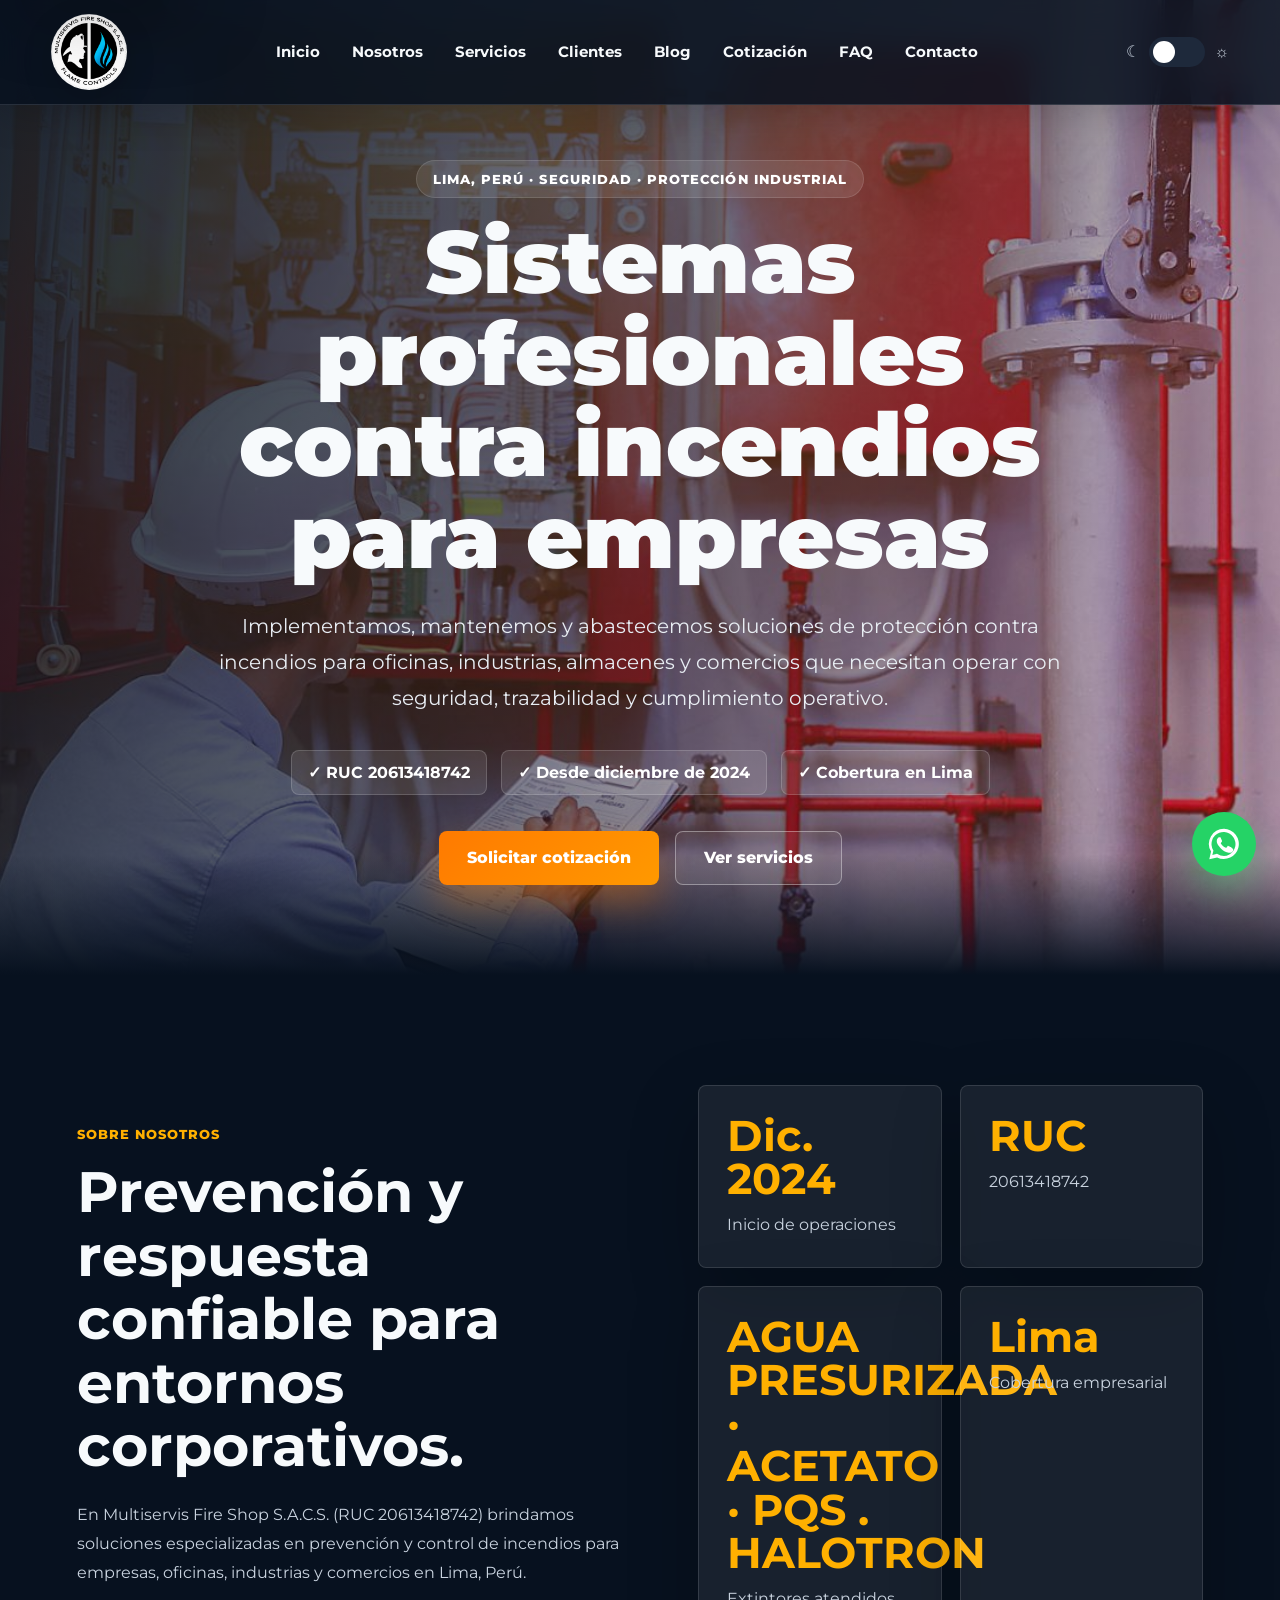
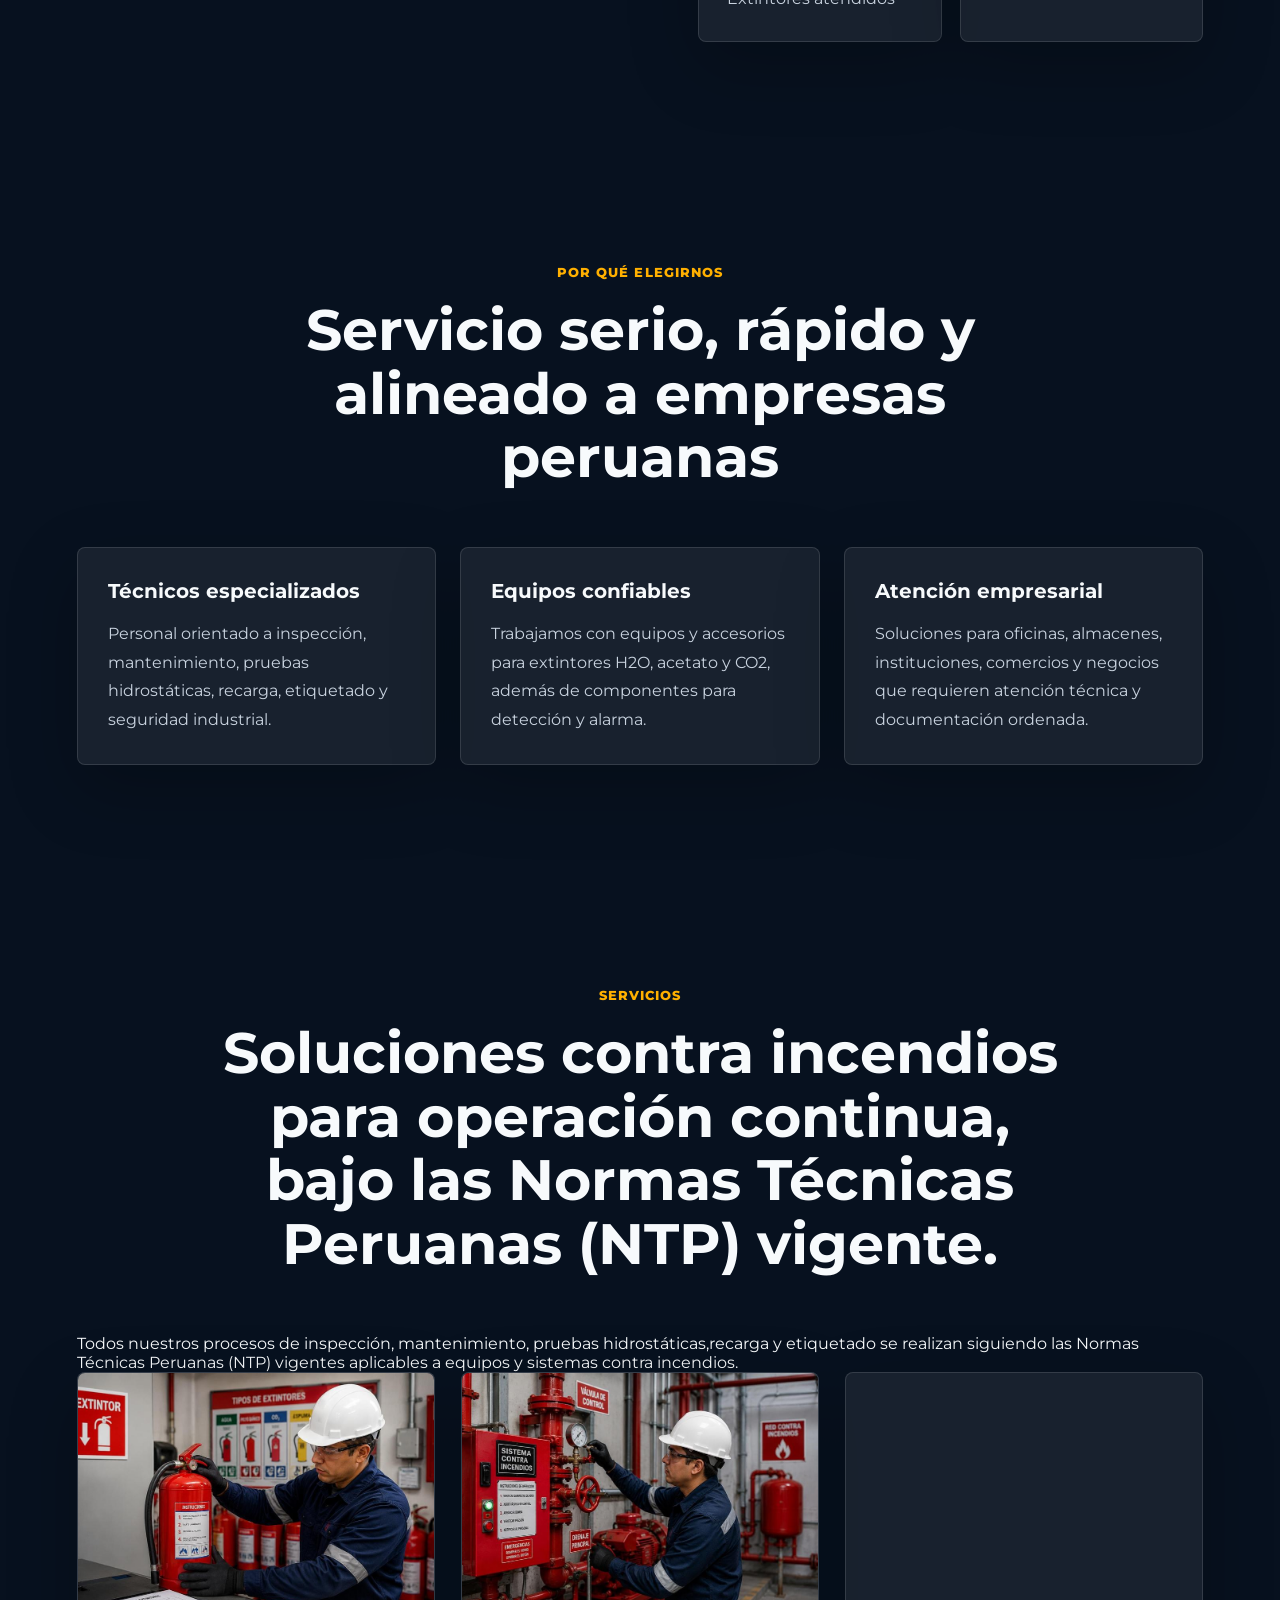
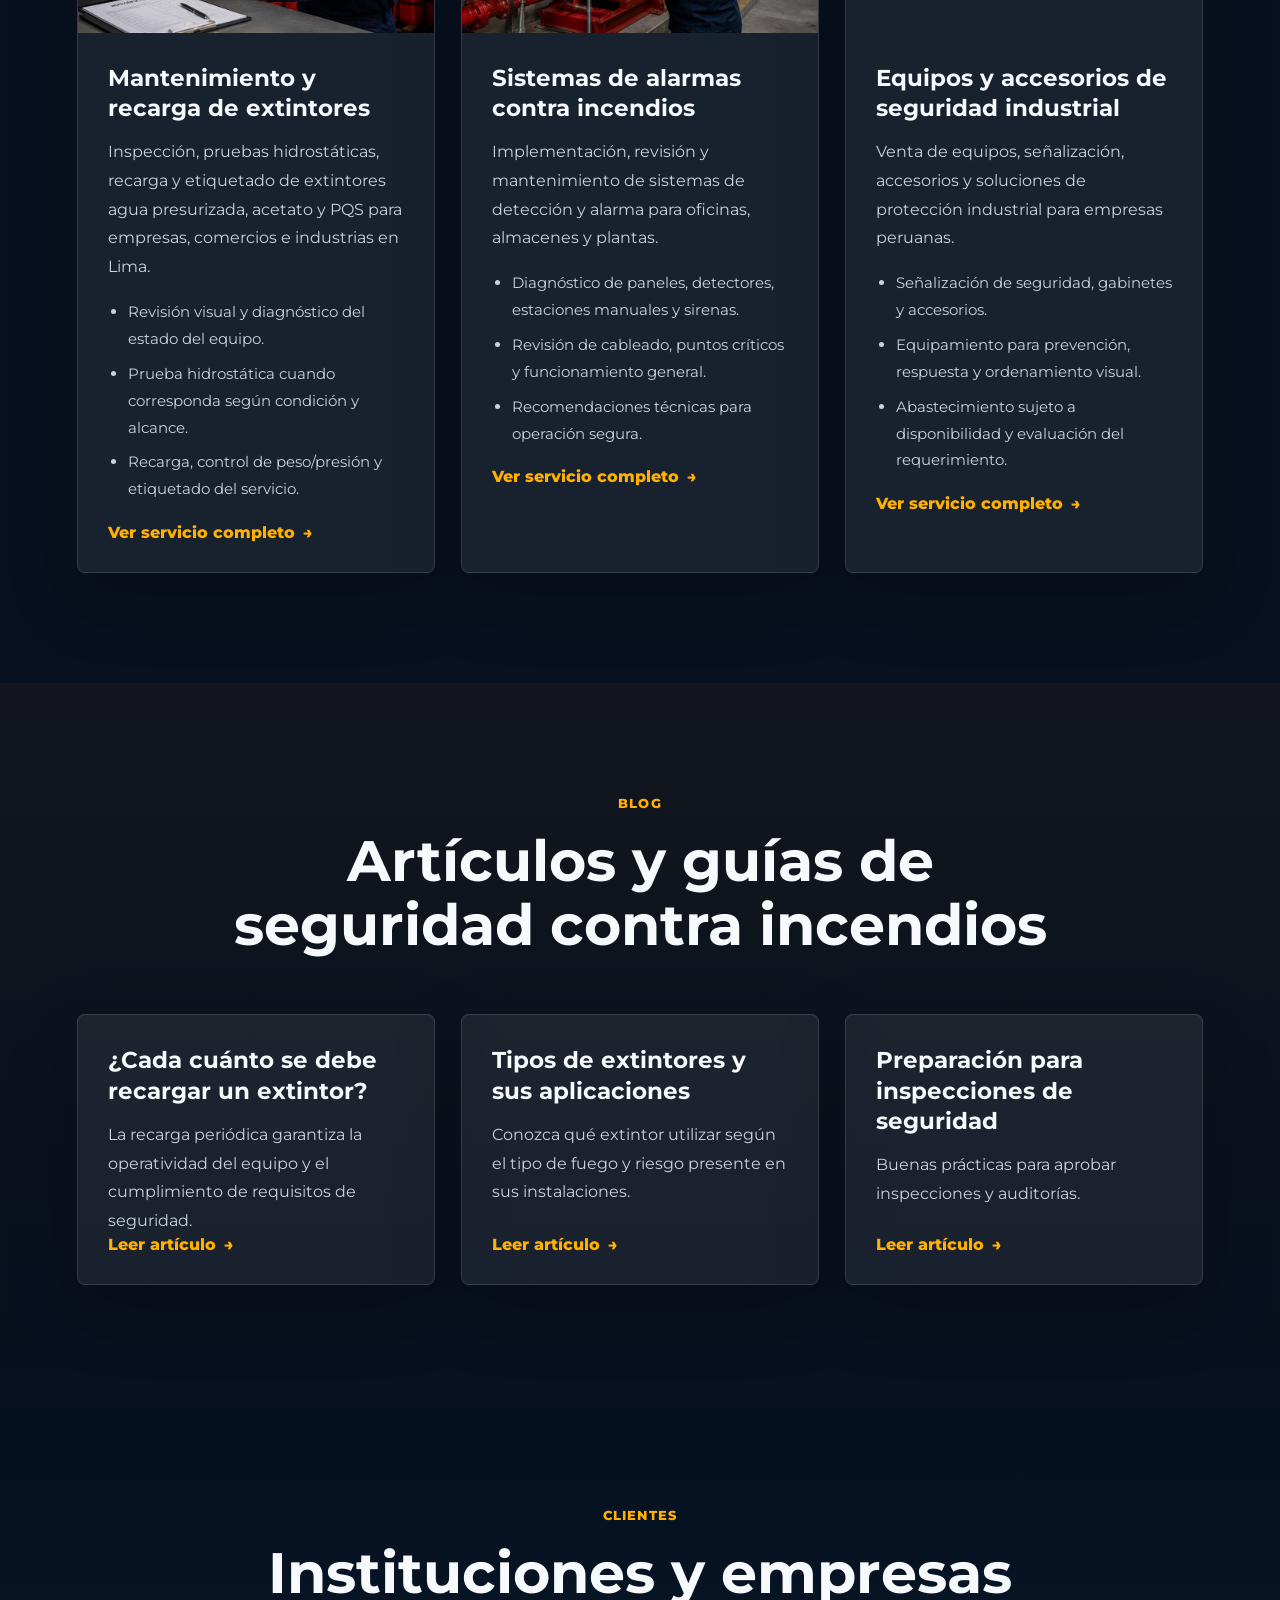
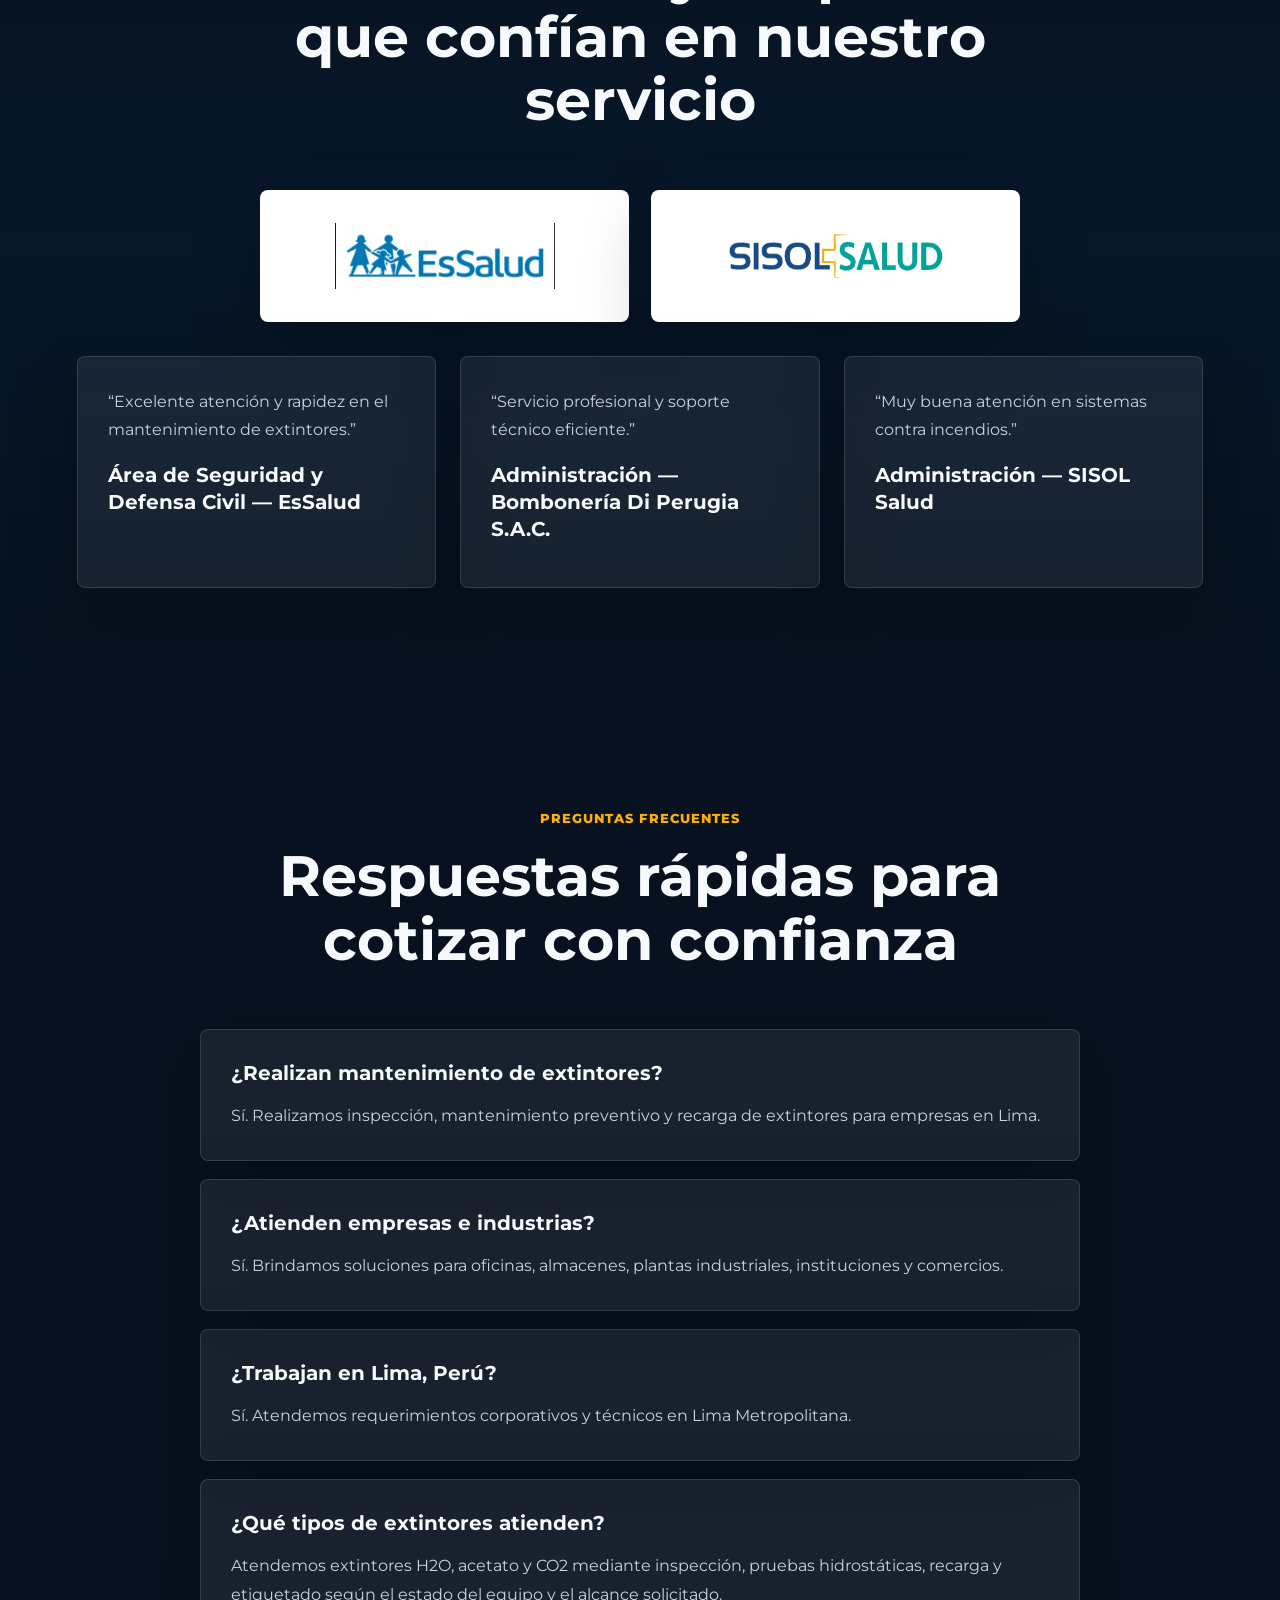
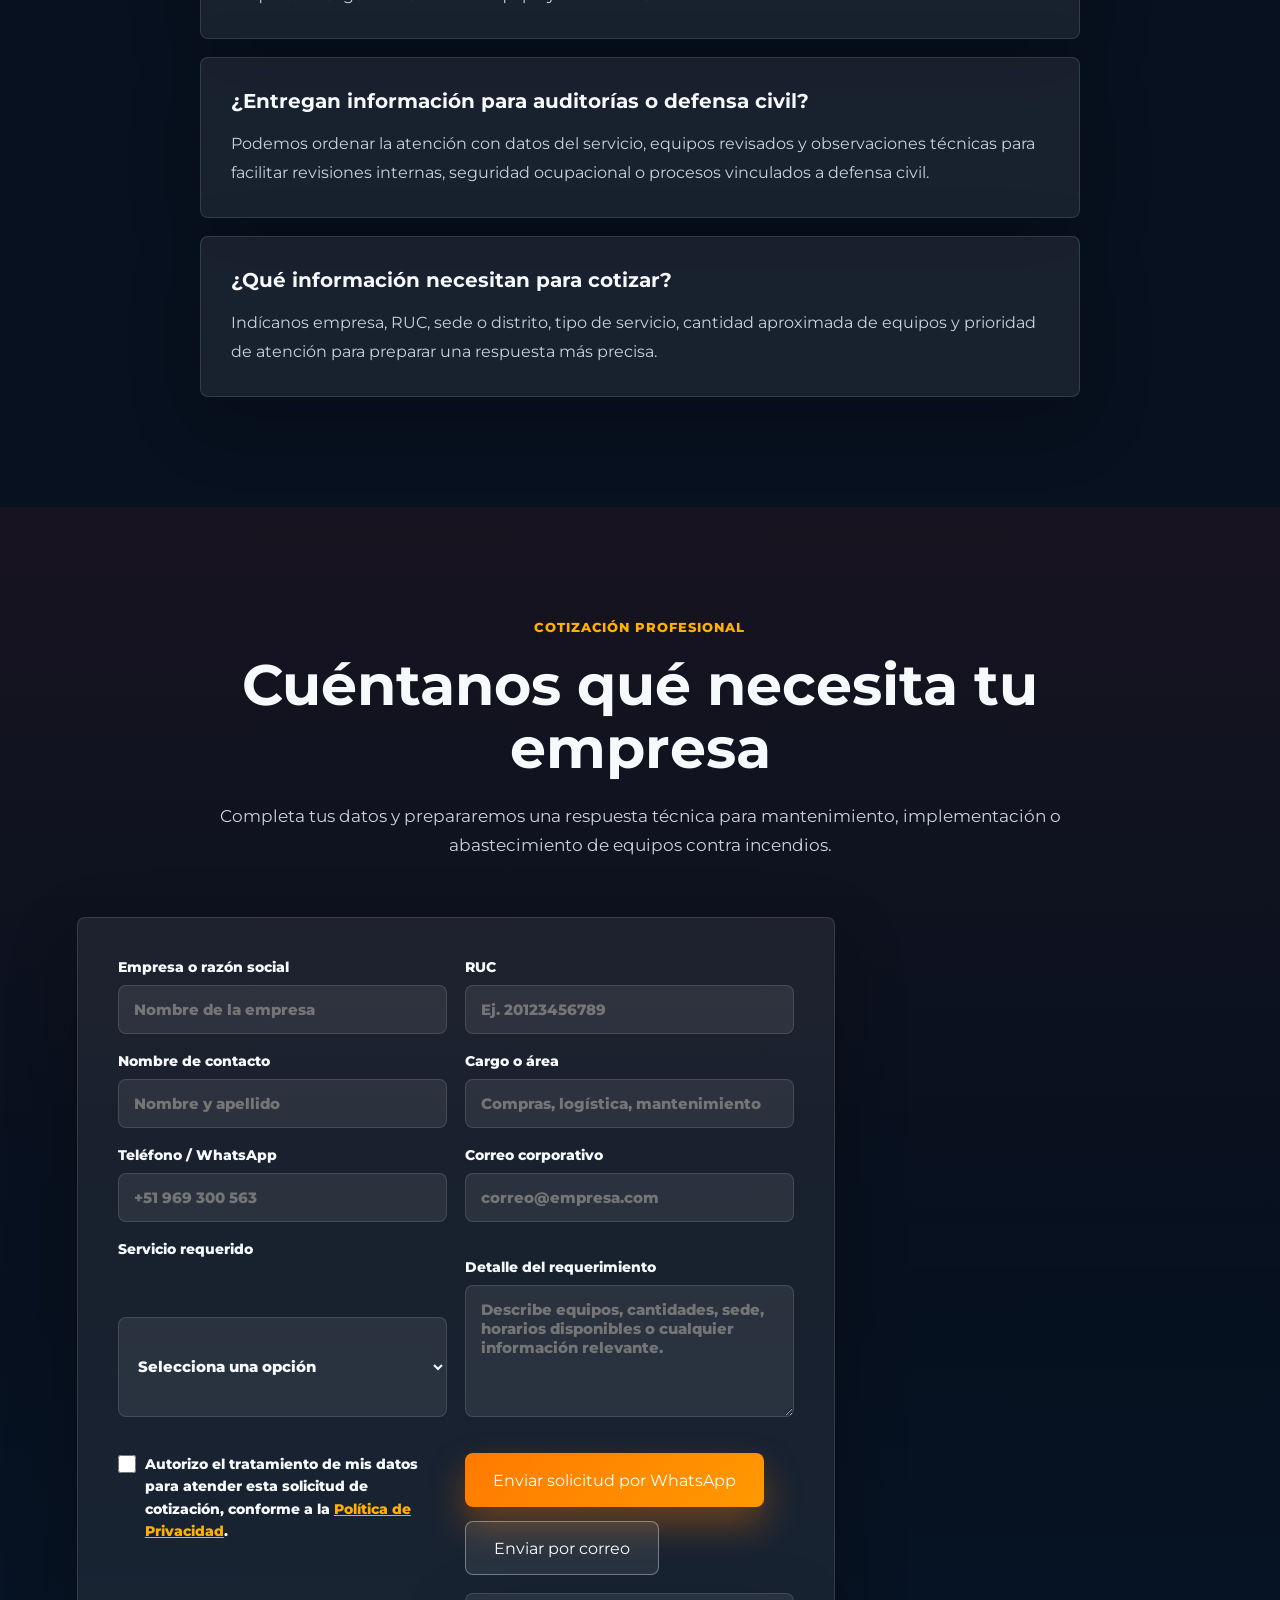
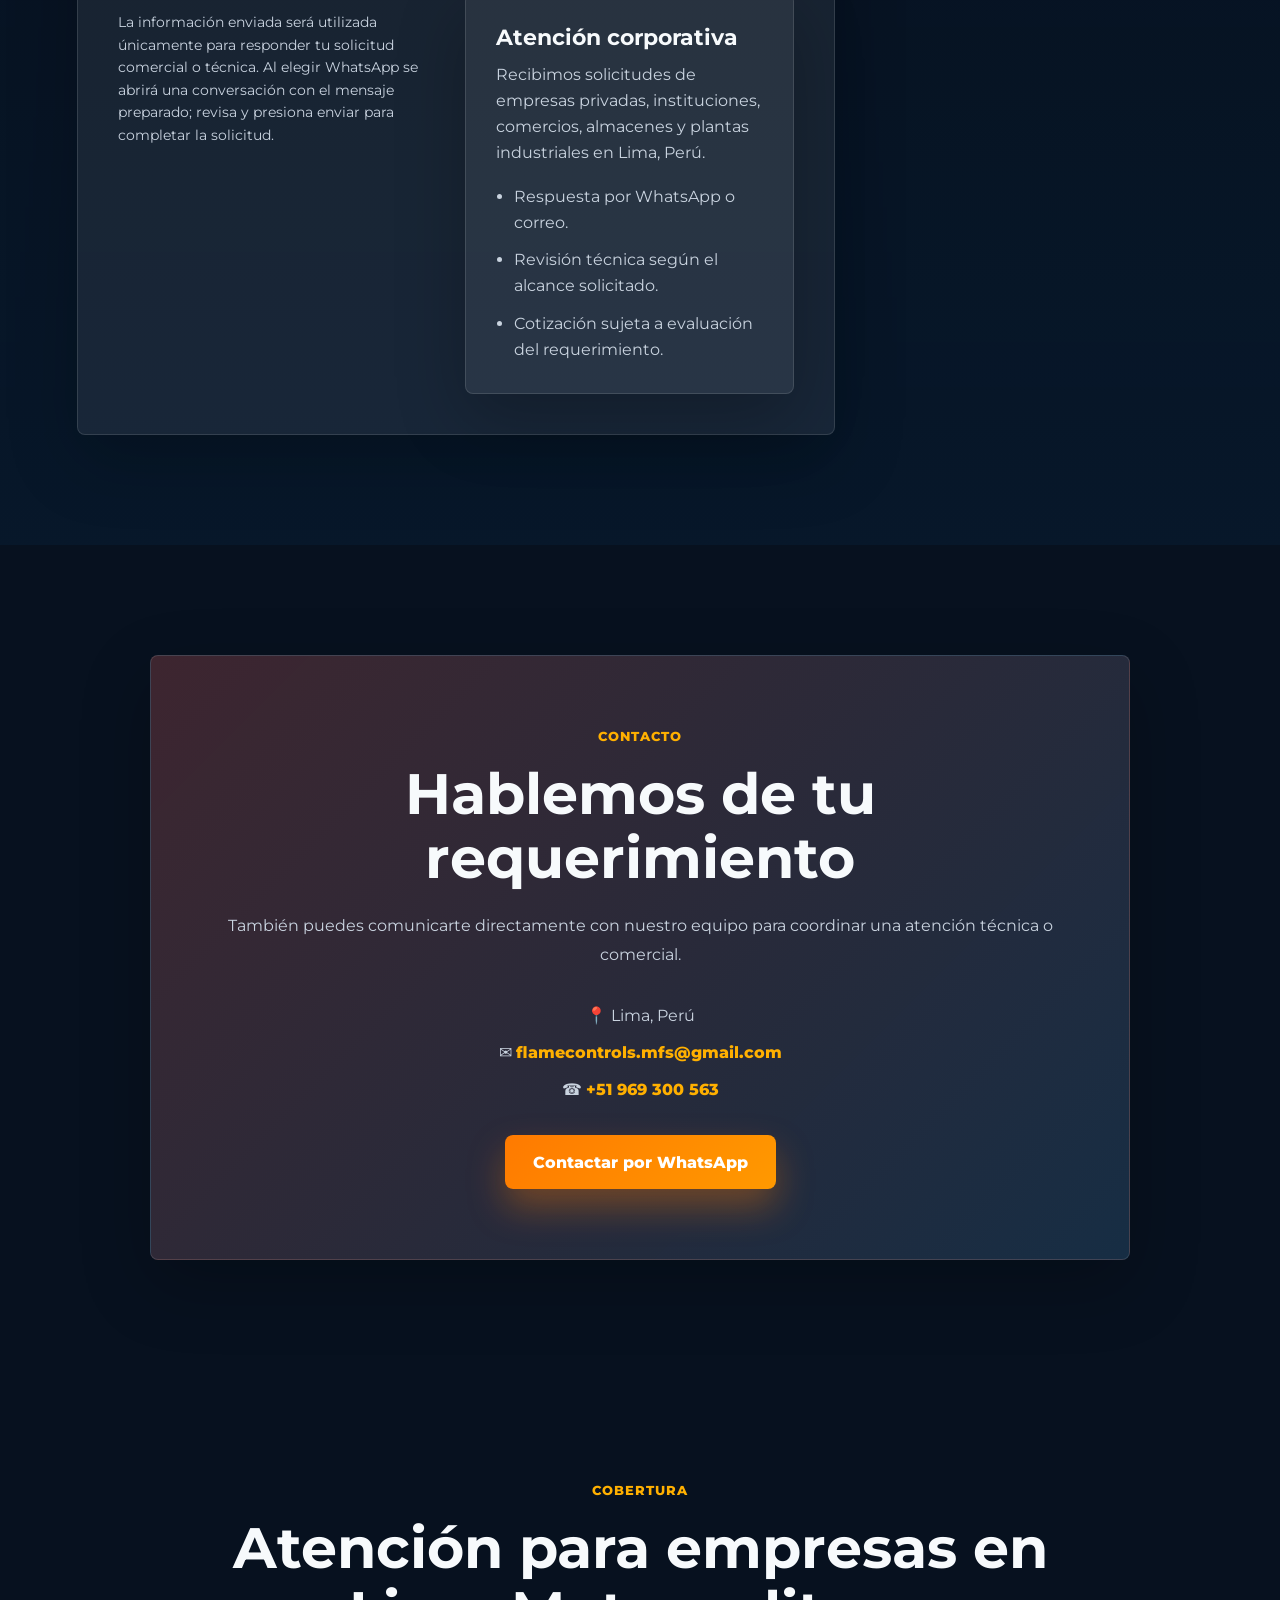
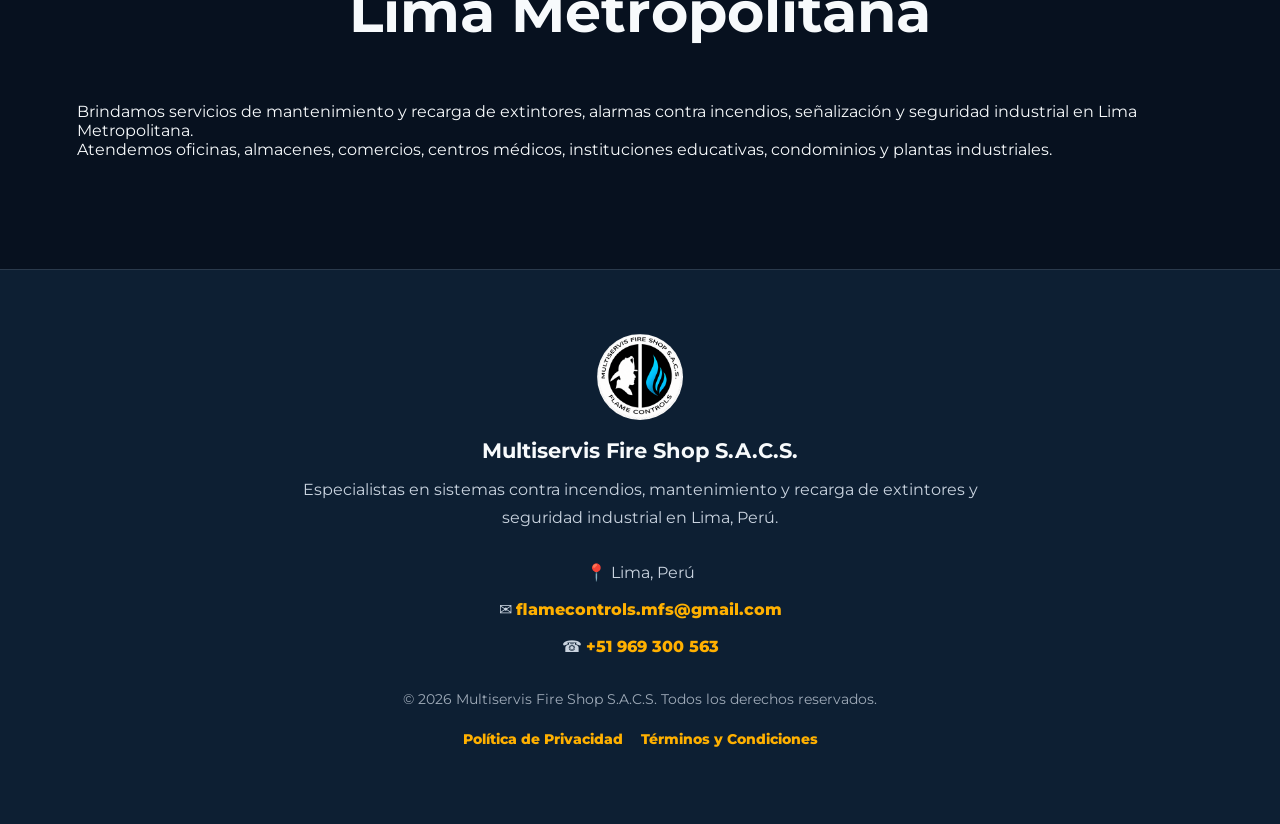
==== commit cf76ea2e: "Update index.html" ====
--- a/index.html
+++ b/index.html
@@ -261,7 +261,8 @@
 La recarga periódica garantiza la operatividad del equipo
 y el cumplimiento de requisitos de seguridad.
 </p>
-<a class="text-link" href="blog/cada-cuanto-recargar-extintor.html">
+<a class="text-link"
+href="blog/tipos-de-extintores.html">
 Leer artículo
 </a>
 </div>
@@ -274,7 +275,8 @@
 Conozca qué extintor utilizar según el tipo de fuego
 y riesgo presente en sus instalaciones.
 </p>
-<a class="text-link" href="blog/tipos-de-extintores.html">
+<a class="text-link"
+href="blog/tipos-de-extintores.html">
 Leer artículo
 </a>
 </div>
@@ -286,7 +288,8 @@
 <p>
 Buenas prácticas para aprobar inspecciones y auditorías.
 </p>
-<a class="text-link" href="blog/inspecciones-seguridad.html">
+<a class="text-link"
+href="blog/inspecciones-itse.html">
 Leer artículo
 </a>
 </div>
--- a/style.css
+++ b/style.css
@@ -5,9 +5,15 @@
 --color-muted:#c9d3df;
 --color-linea:rgba(255,255,255,0.12);
 --color-card:rgba(255,255,255,0.07);
---color-primario:#e53935;
+
+/* NUEVOS COLORES INDUSTRIALES */
+--color-primario:#ff7a00;
 --color-secundario:#0f6bb3;
---color-acento:#f6b334;
+--color-acento:#ffb000;
+
+--sombra:0 24px 70px rgba(0,0,0,0.24);
+--radio:8px;
+}
 --sombra:0 24px 70px rgba(0,0,0,0.24);
 --radio:8px;
 }
@@ -346,9 +352,16 @@
 }
 
 .btn-primary{
-background:linear-gradient(135deg,var(--color-primario),#b91c1c);
+background:linear-gradient(
+135deg,
+#ff7a00,
+#ff9900
+);
+
 color:#fff;
-box-shadow:0 18px 36px rgba(229,57,53,0.24);
+
+box-shadow:
+0 18px 36px rgba(255,122,0,0.35);
 }
 
 .btn-secondary{
@@ -1157,3 +1170,98 @@
 padding-top:122px;
 }
 }
+/* ======================================
+BLOG
+====================================== */
+
+.blog{
+background:
+linear-gradient(
+180deg,
+rgba(255,122,0,0.05),
+transparent
+);
+}
+
+.blog .card{
+height:100%;
+}
+
+.blog .card-content{
+display:flex;
+flex-direction:column;
+height:100%;
+}
+
+.blog .text-link{
+margin-top:auto;
+}
+
+/* ======================================
+SERVICIOS INDIVIDUALES
+====================================== */
+
+.service-page{
+
+max-width:1200px;
+
+margin:auto;
+
+padding:120px 30px;
+}
+
+.service-page h1{
+
+font-size:3rem;
+
+margin-bottom:20px;
+}
+
+.service-page h2{
+
+margin-top:50px;
+
+margin-bottom:20px;
+}
+
+.service-gallery{
+
+display:grid;
+
+grid-template-columns:
+repeat(auto-fit,minmax(300px,1fr));
+
+gap:20px;
+}
+
+.service-gallery img{
+
+border-radius:10px;
+
+box-shadow:var(--sombra);
+}
+
+/* ======================================
+CATALOGOS
+====================================== */
+
+.catalog-grid{
+
+display:grid;
+
+grid-template-columns:
+repeat(auto-fit,minmax(250px,1fr));
+
+gap:25px;
+}
+
+.catalog-item{
+
+padding:25px;
+
+border-radius:10px;
+
+background:var(--color-card);
+
+border:1px solid var(--color-linea);
+}
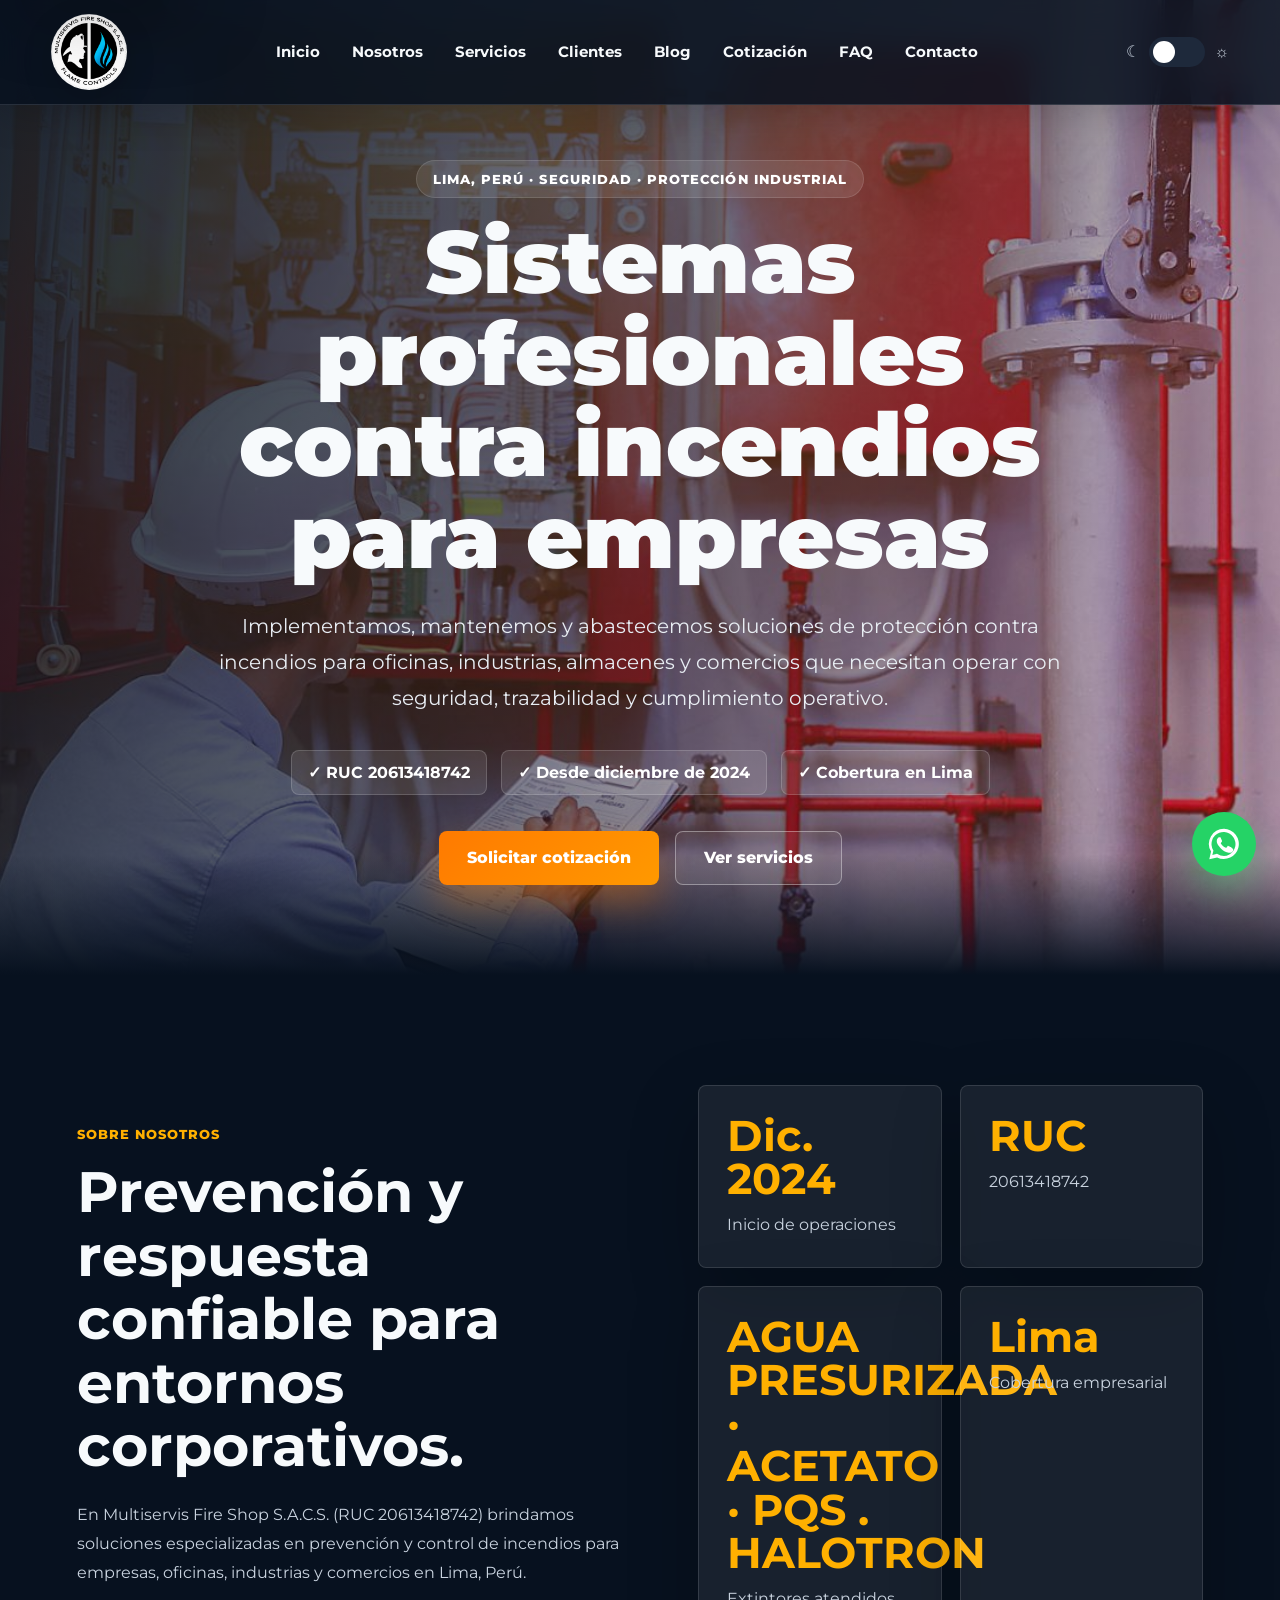
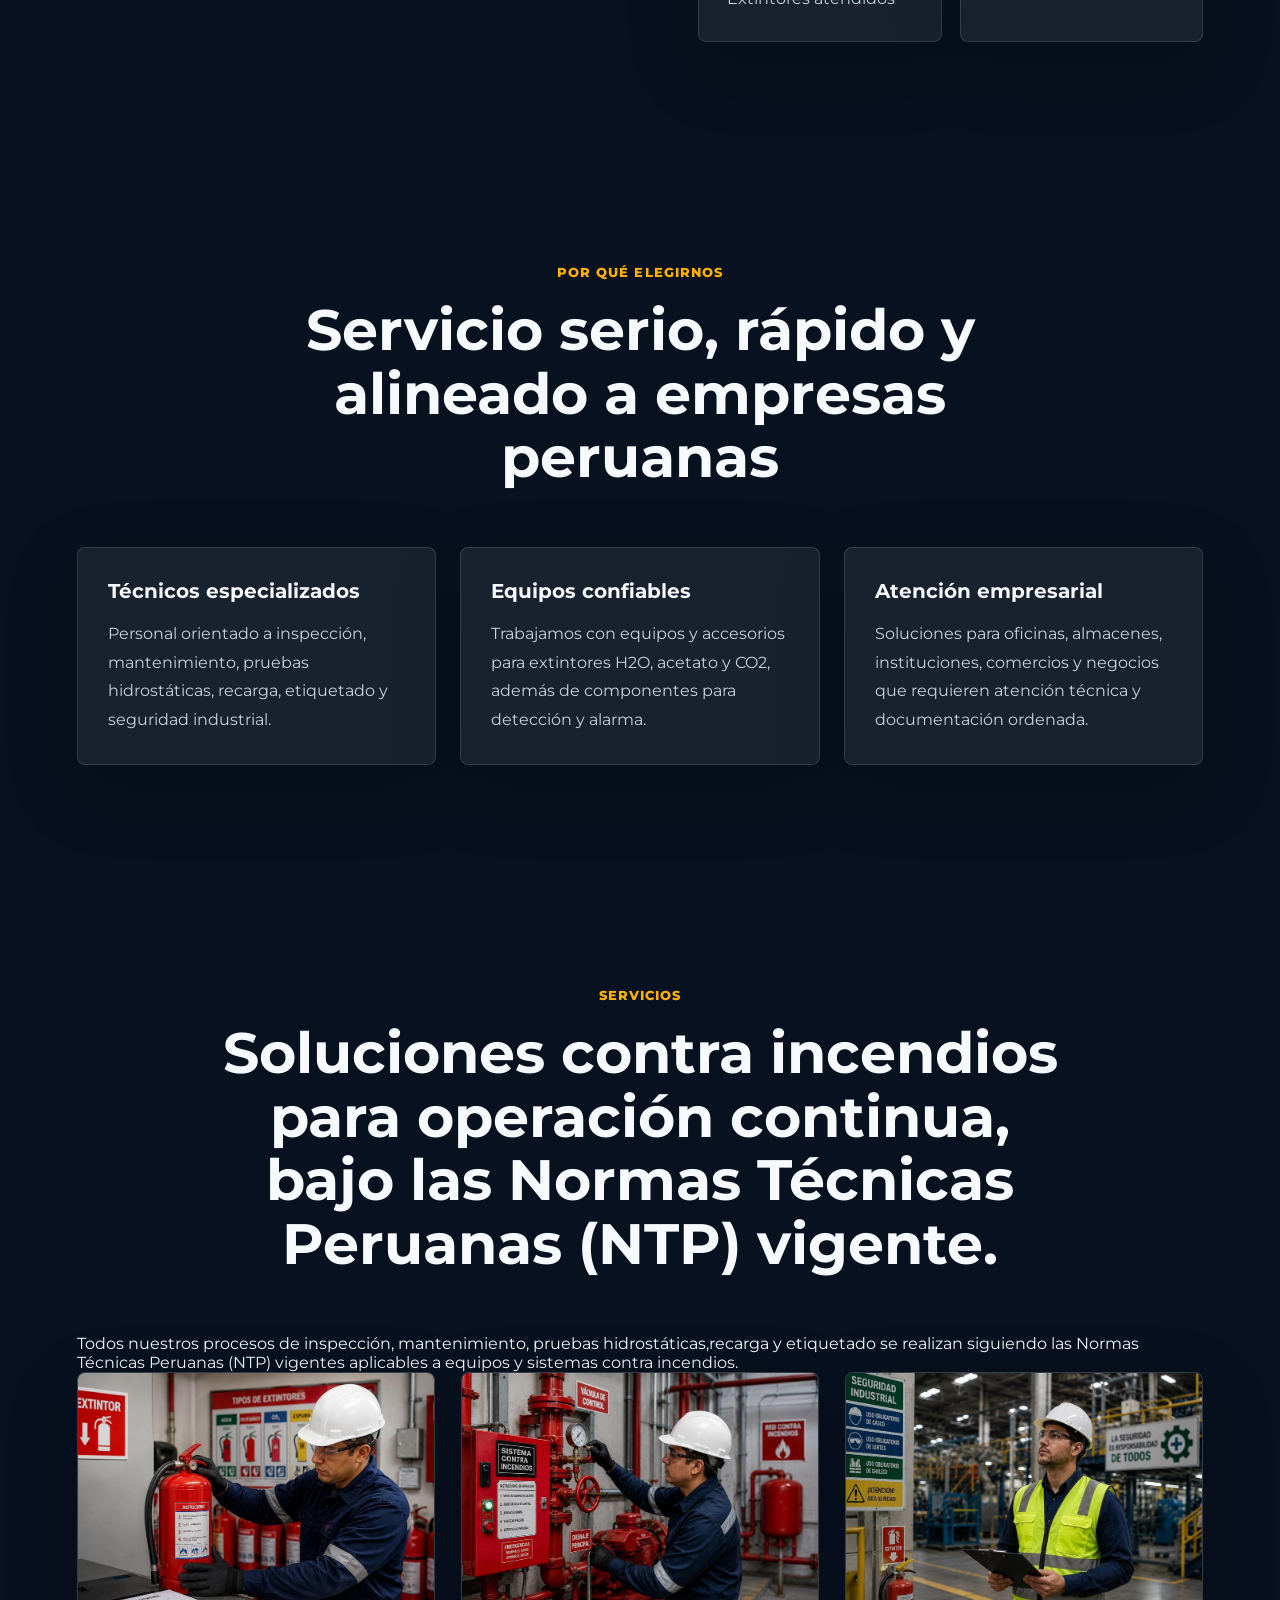
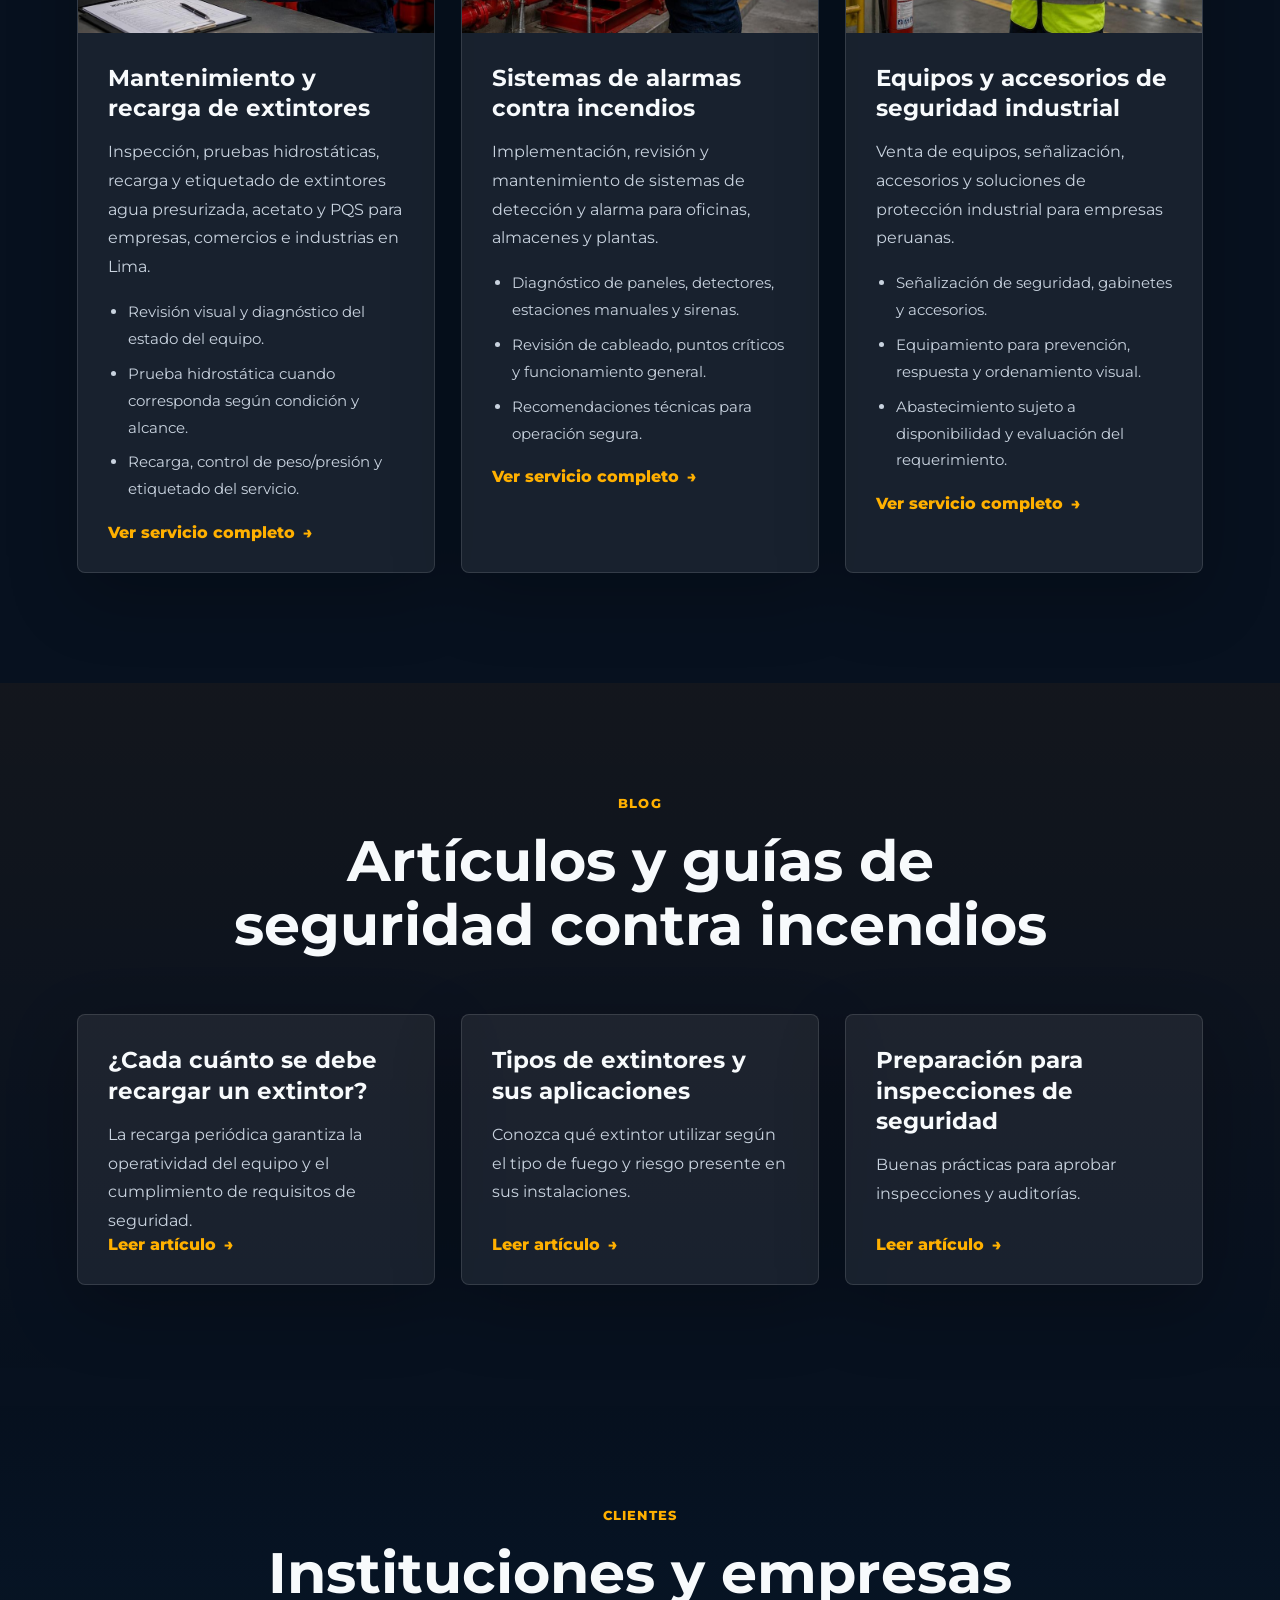
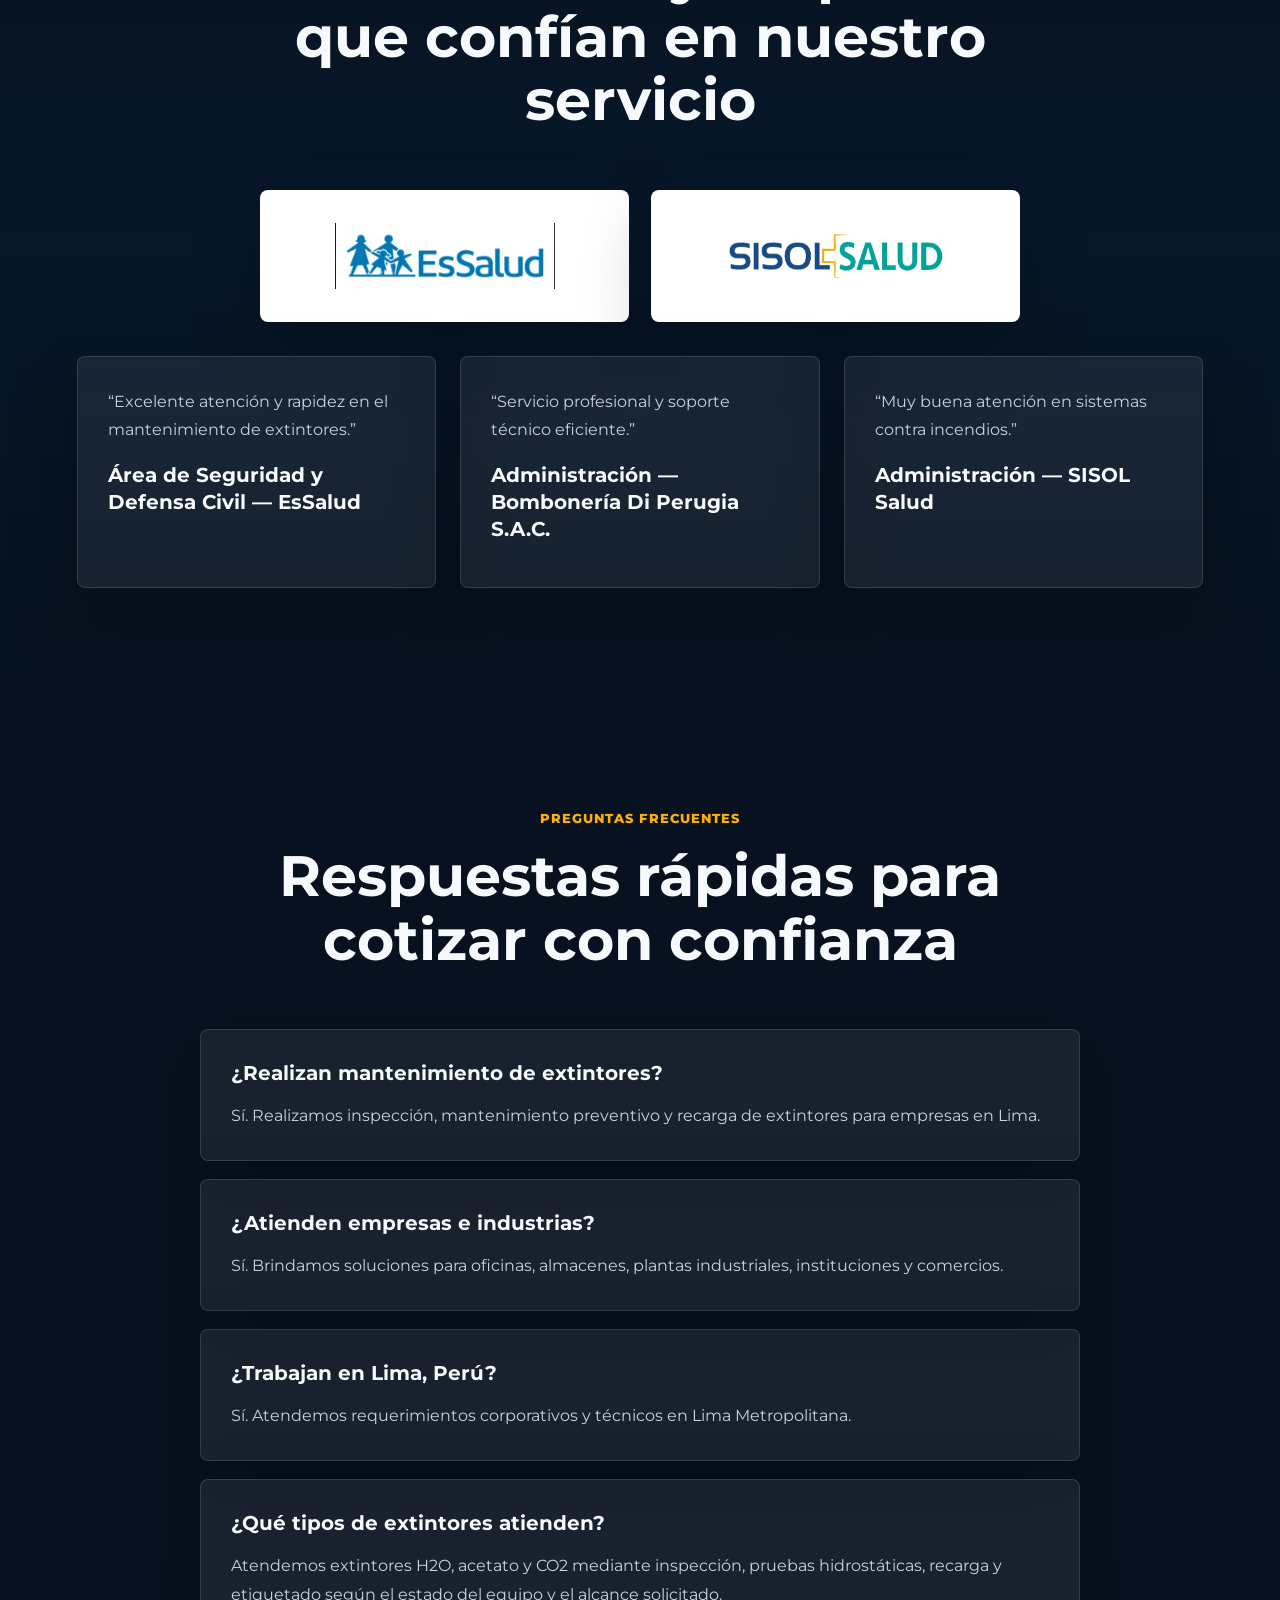
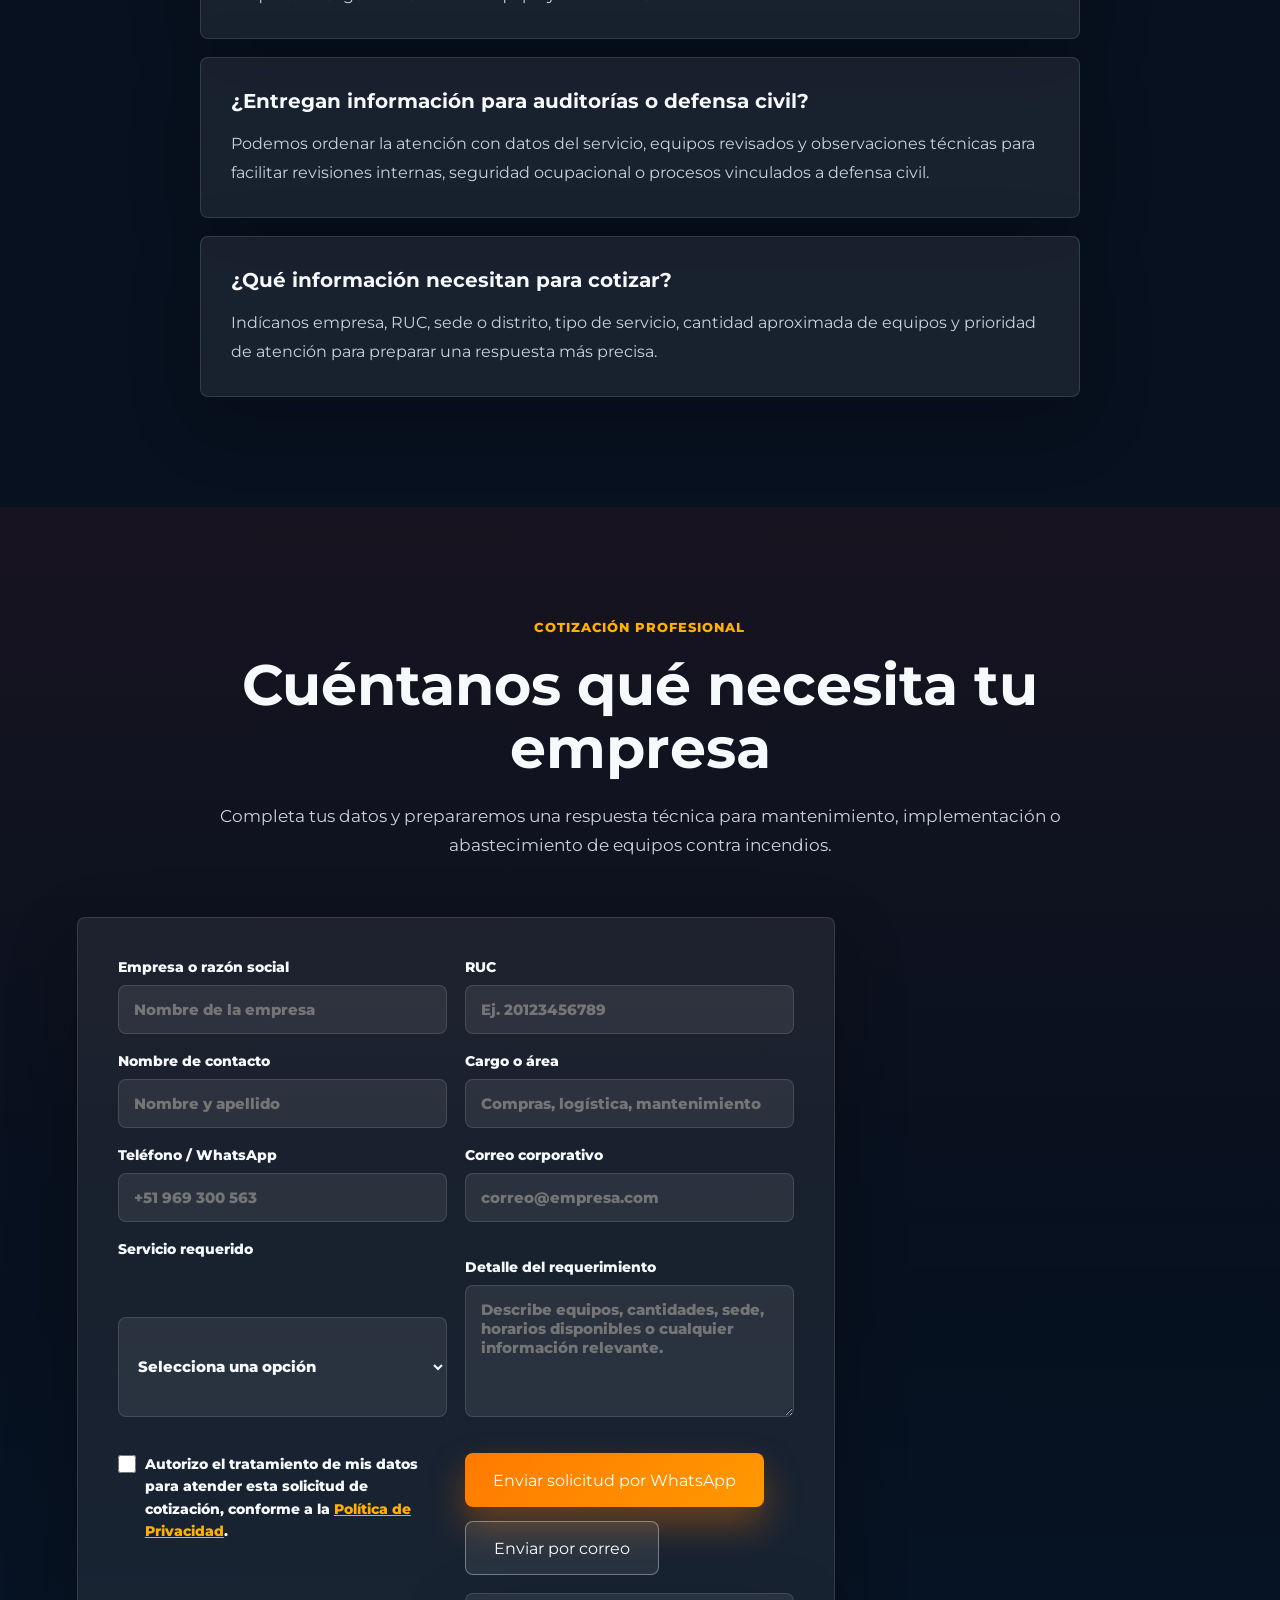
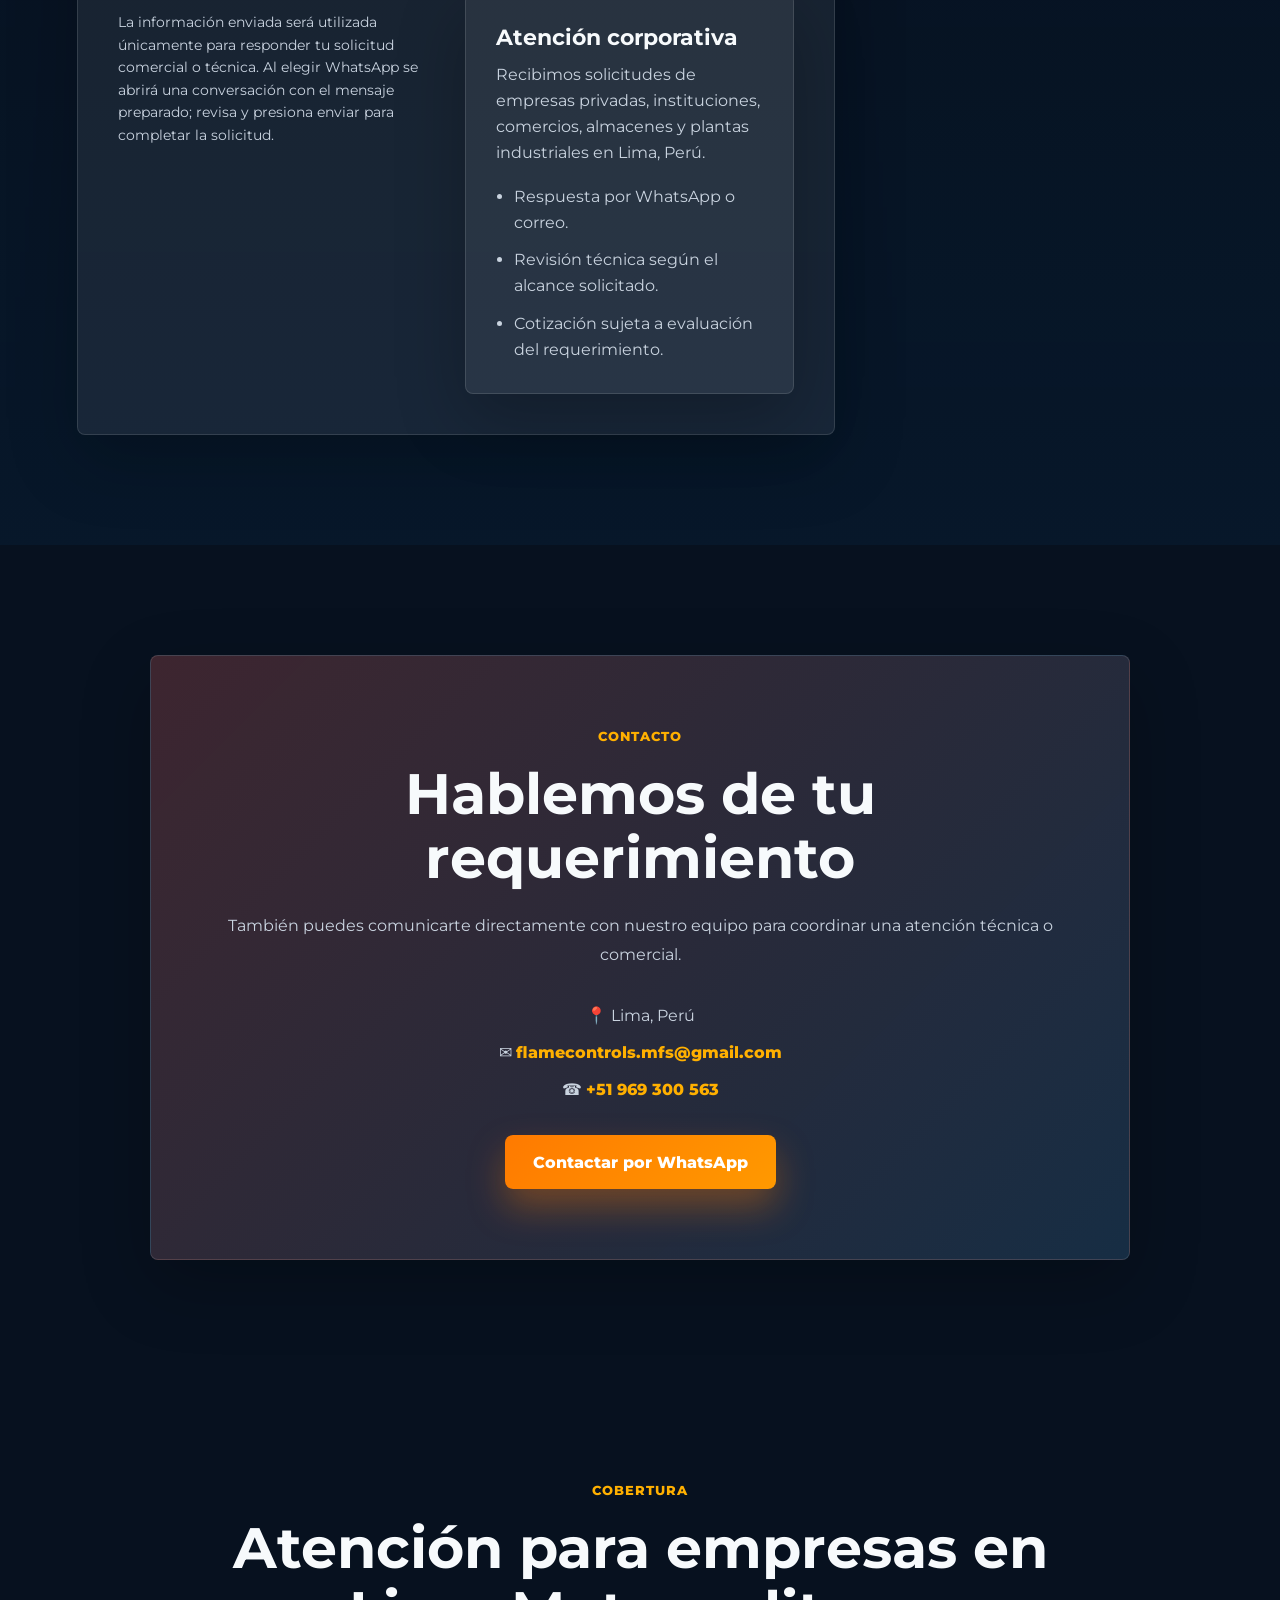
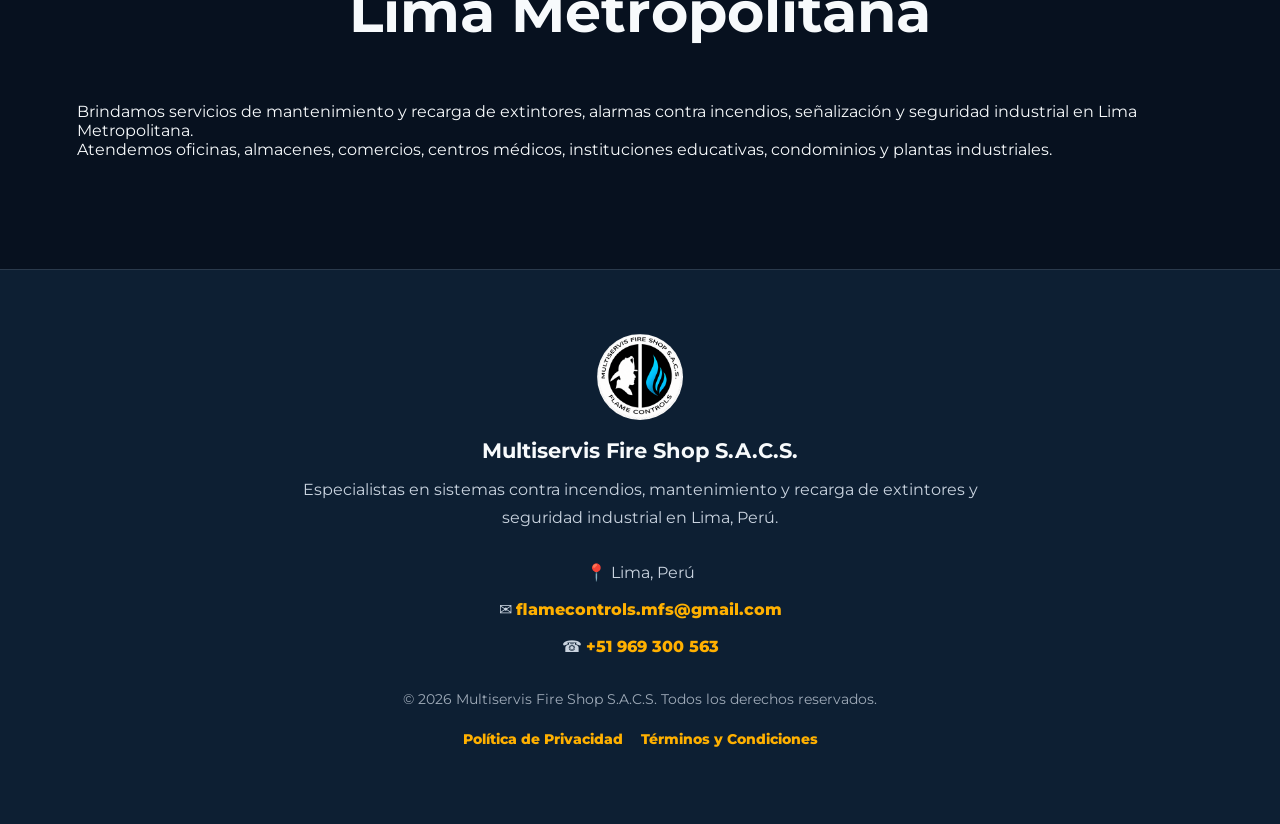
==== commit e96bcebd: "Update index.html" ====
--- a/index.html
+++ b/index.html
@@ -262,7 +262,7 @@
 y el cumplimiento de requisitos de seguridad.
 </p>
 <a class="text-link"
-href="blog/tipos-de-extintores.html">
+href="blog/mantenimiento-de-extintores.html">
 Leer artículo
 </a>
 </div>
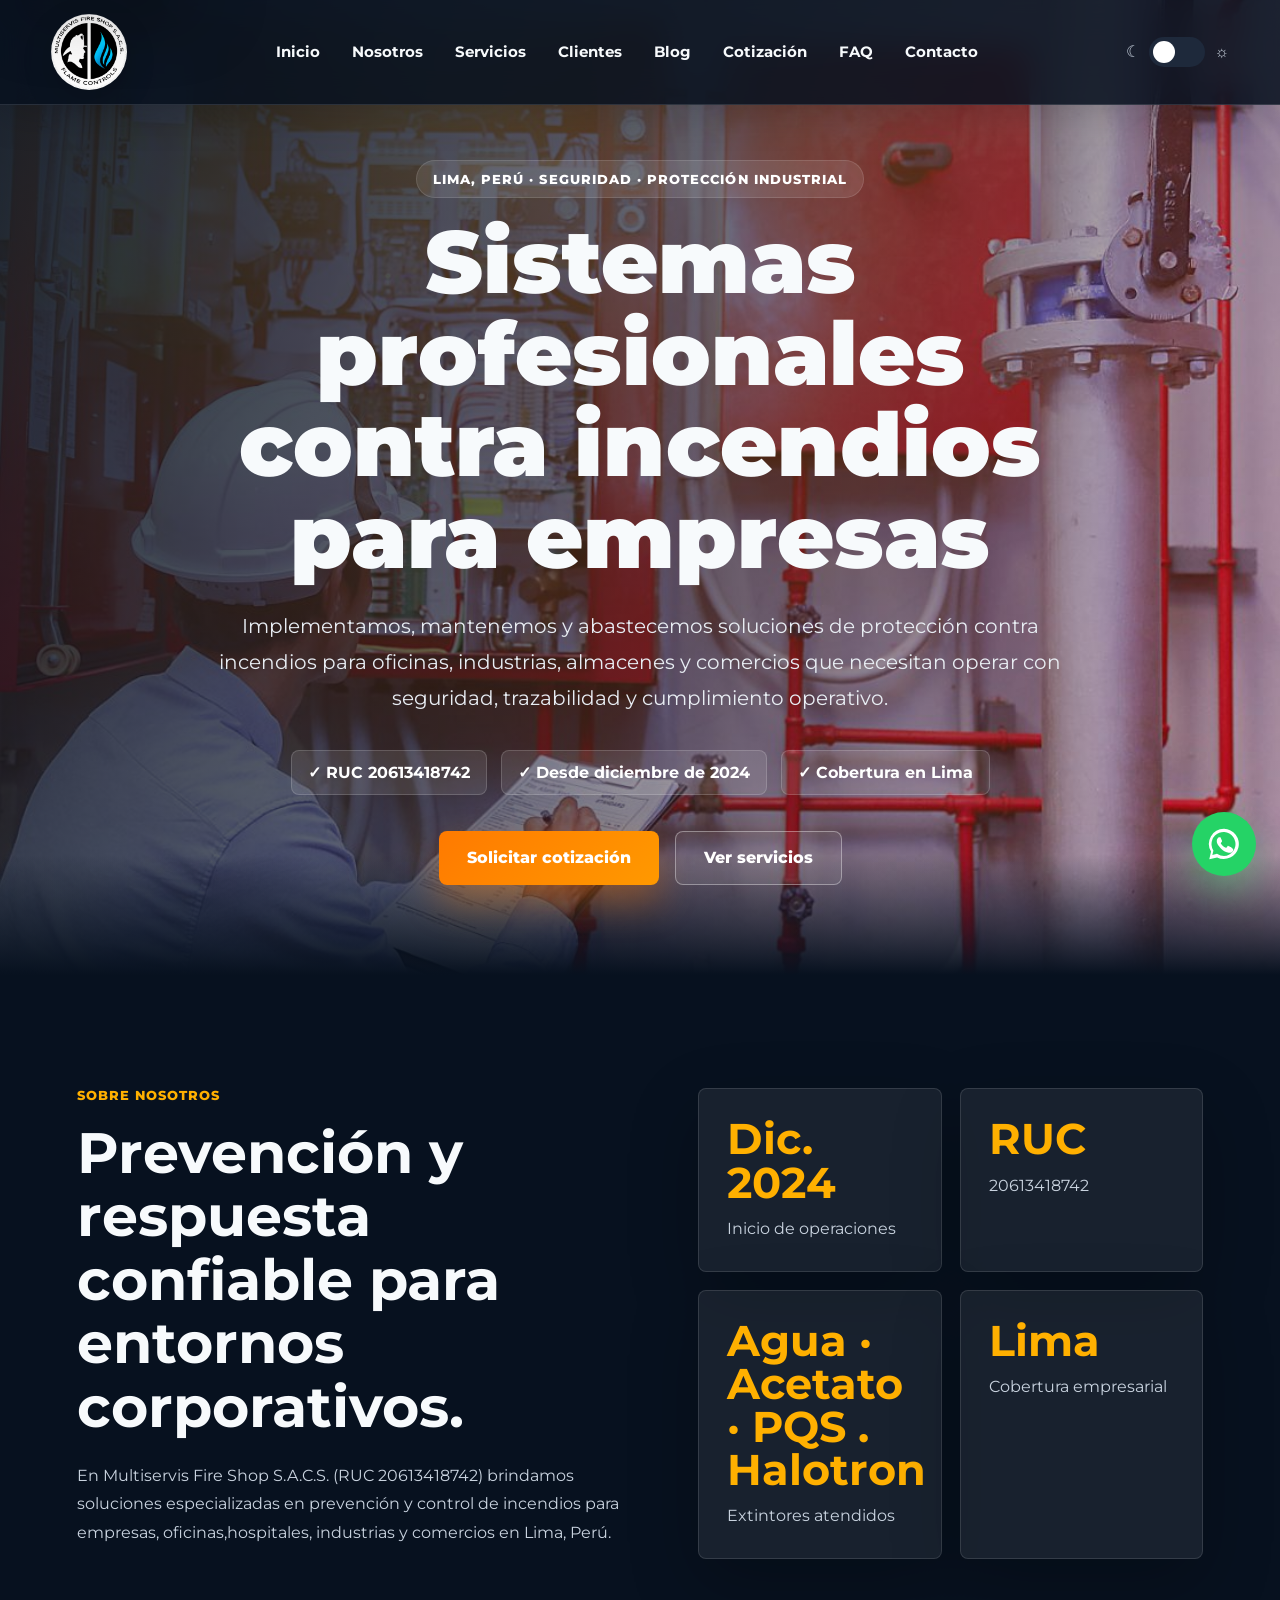
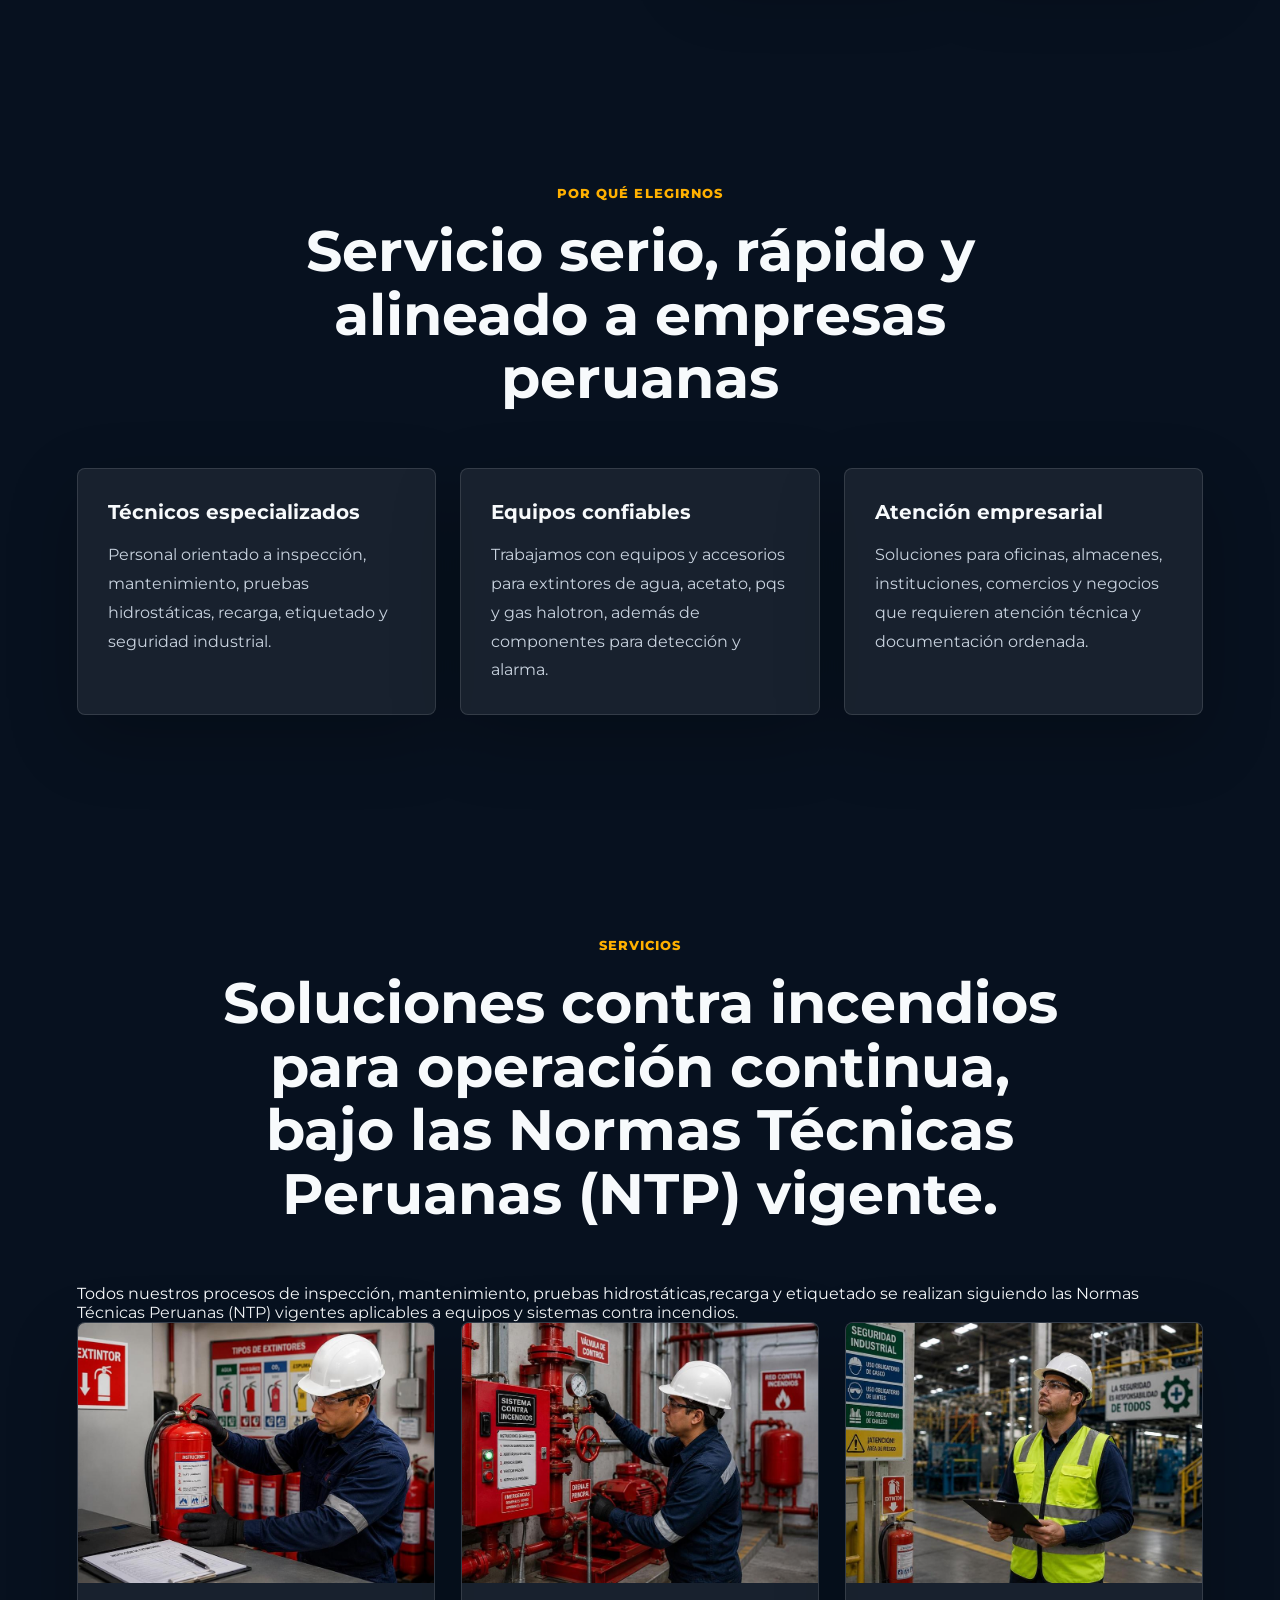
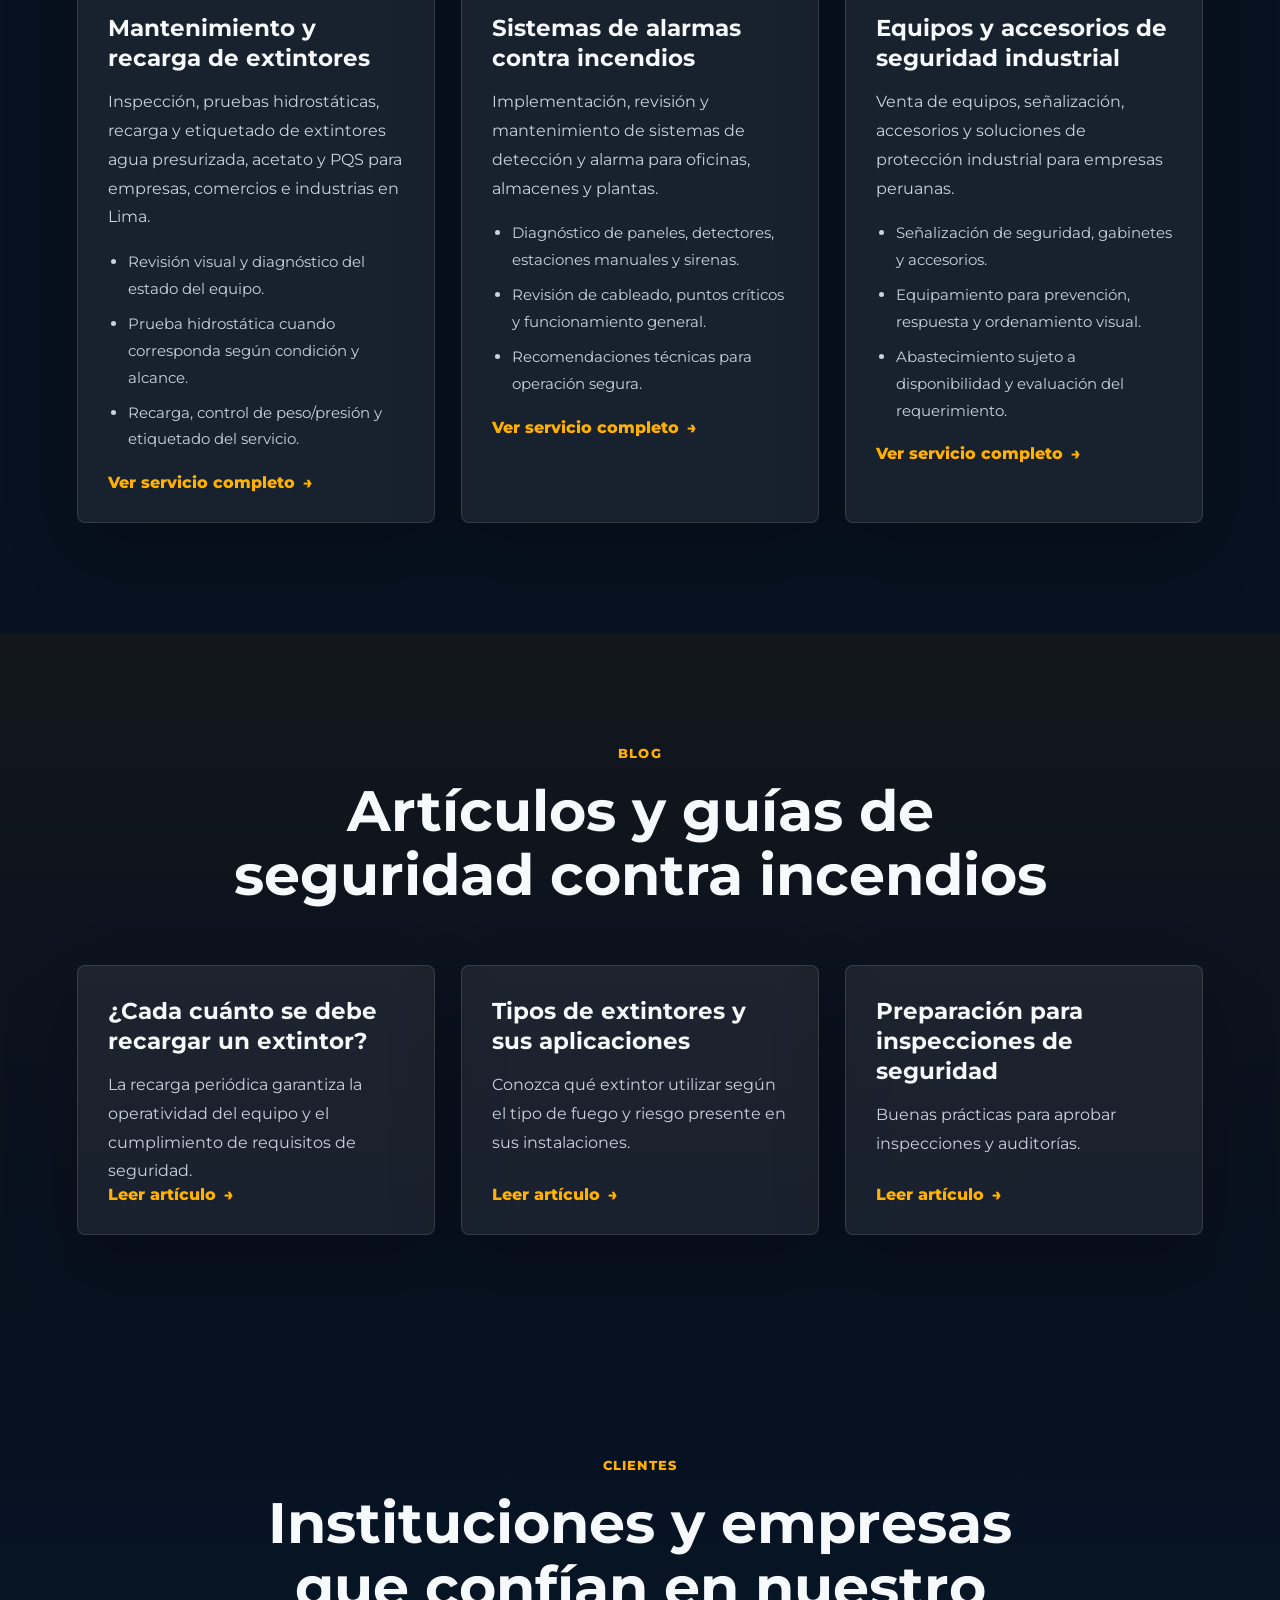
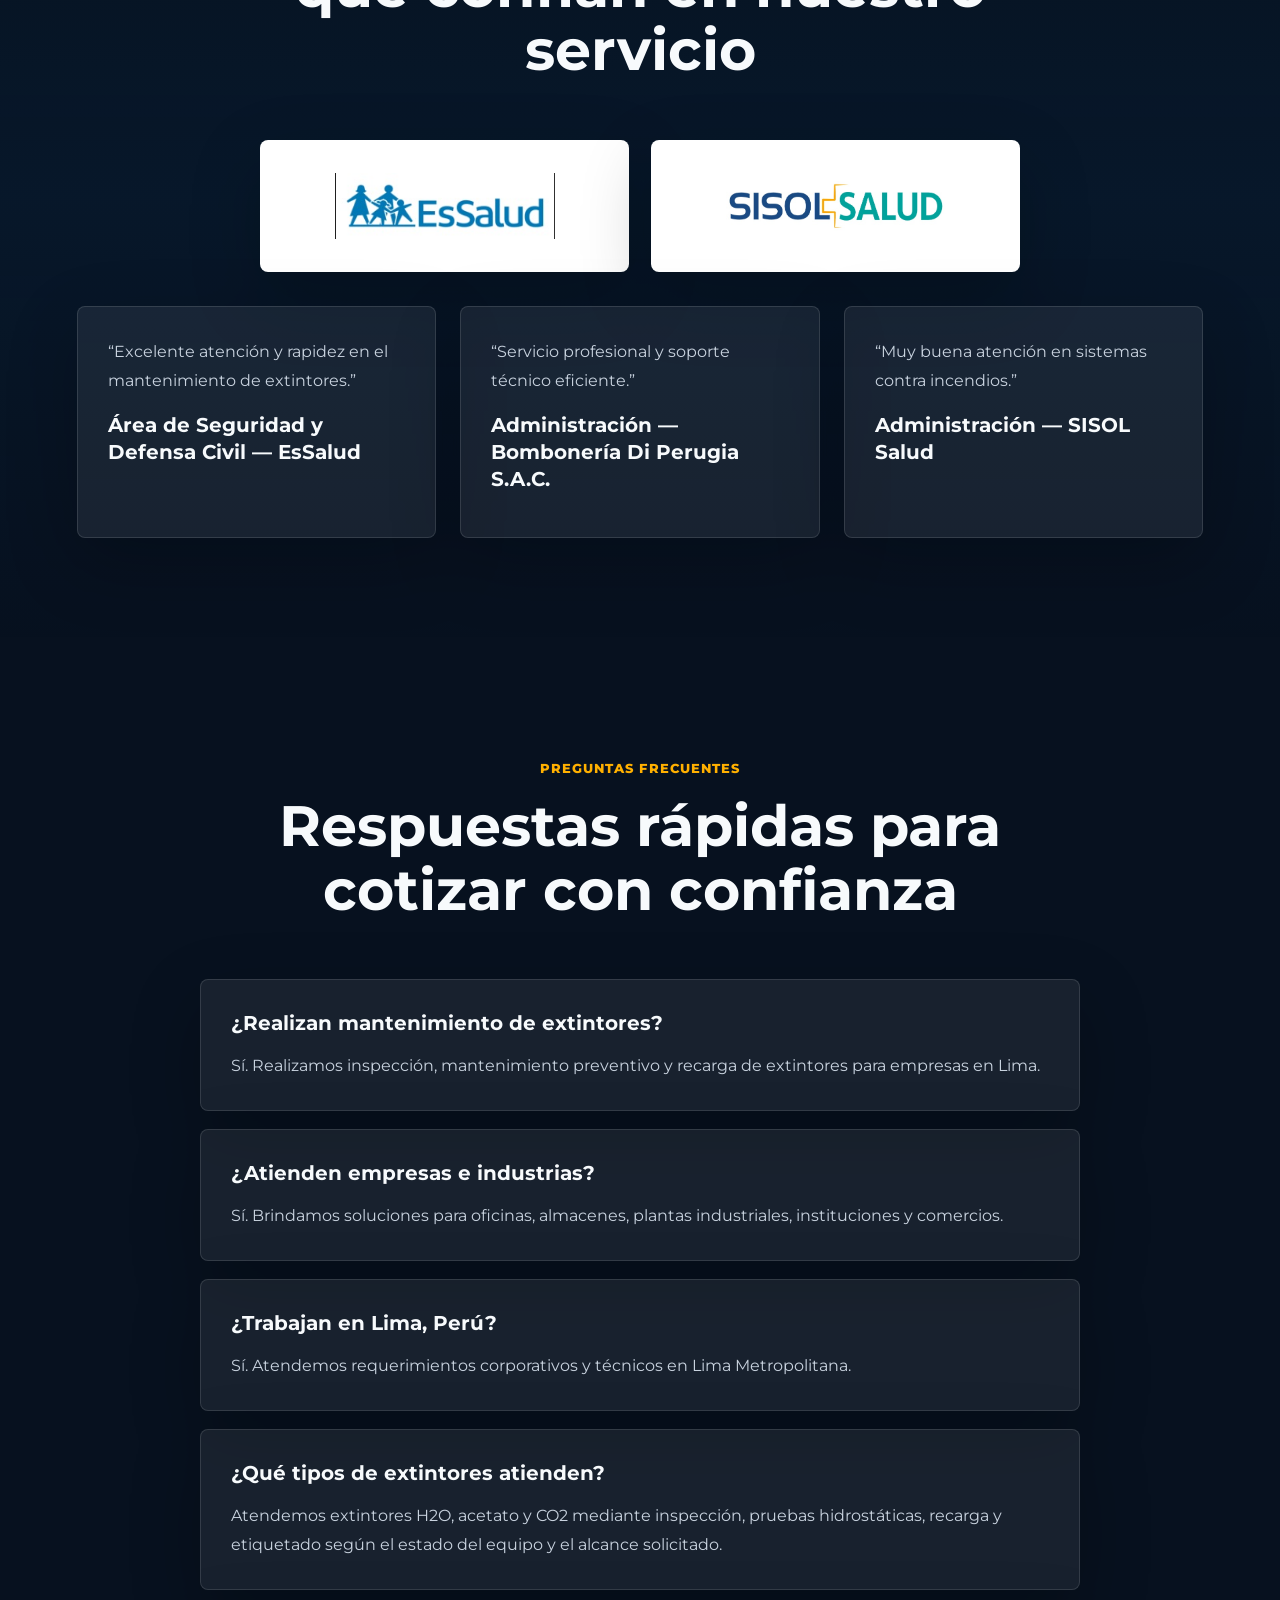
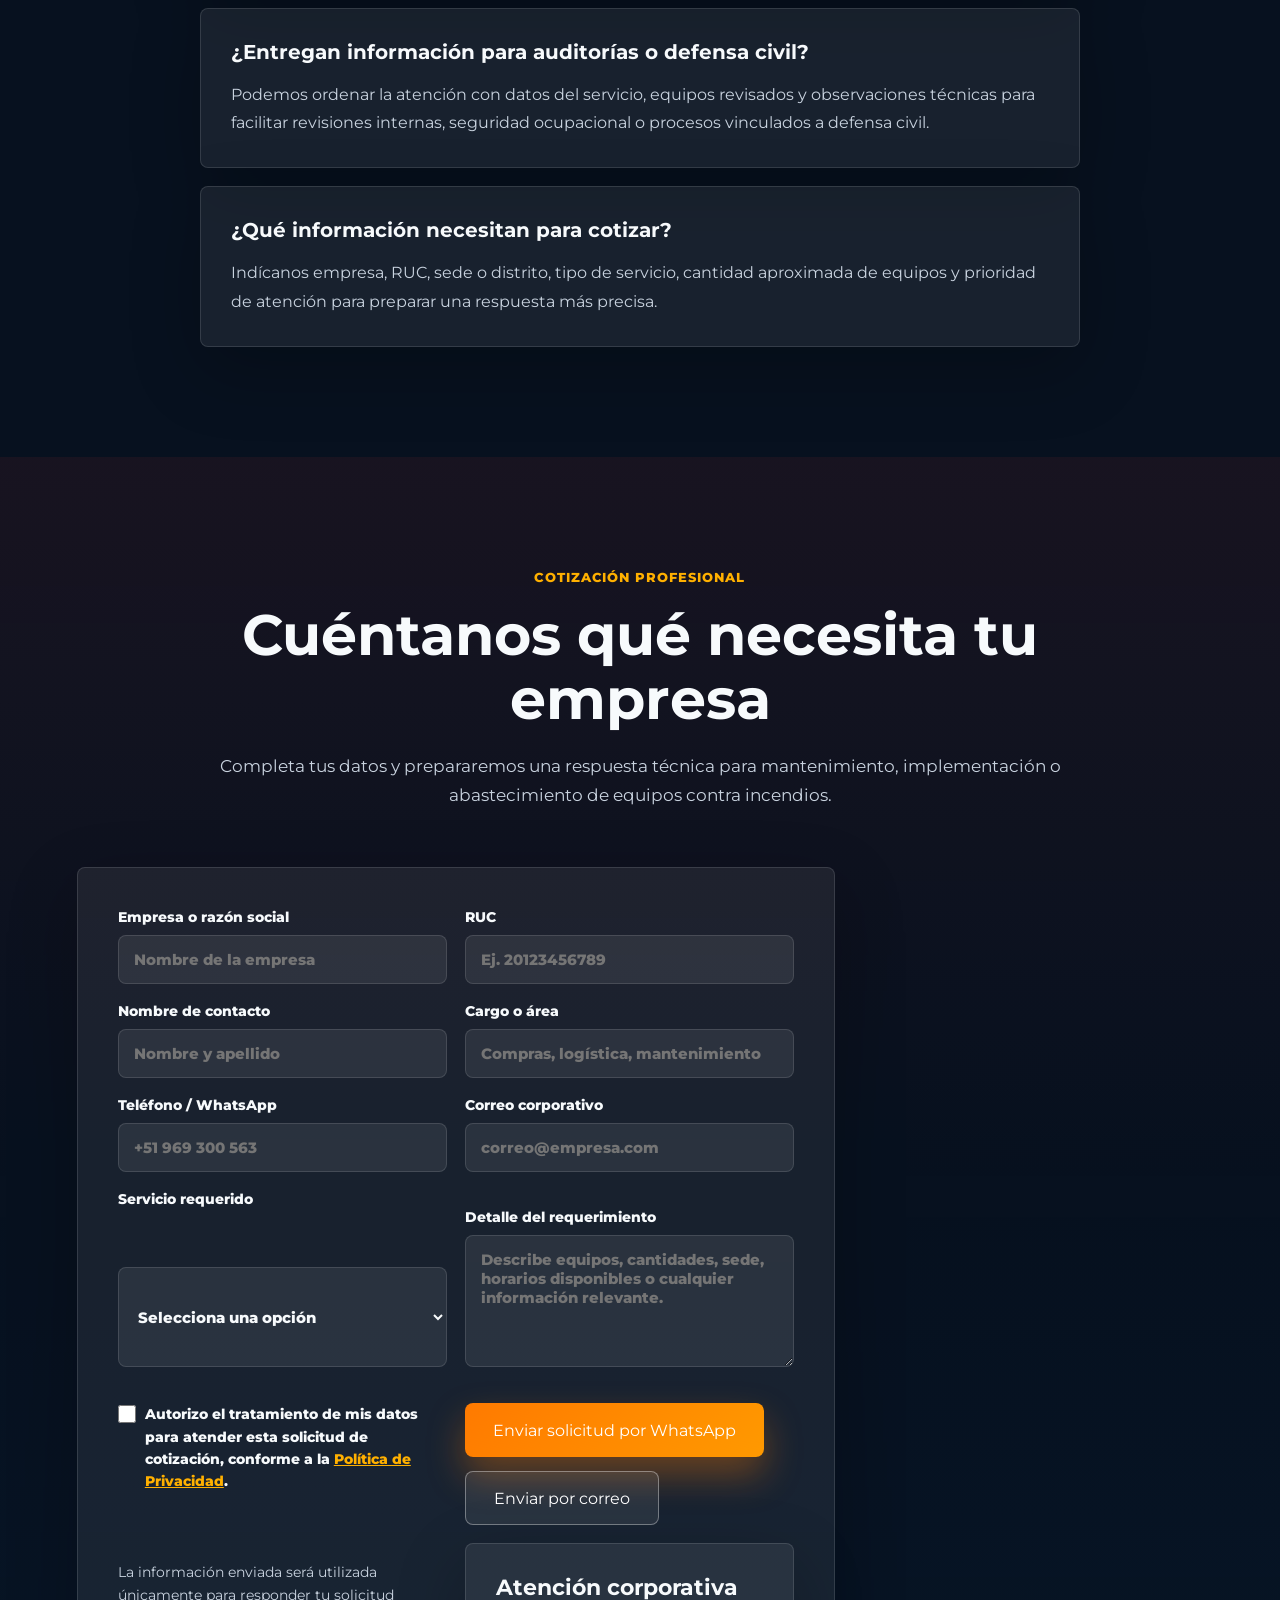
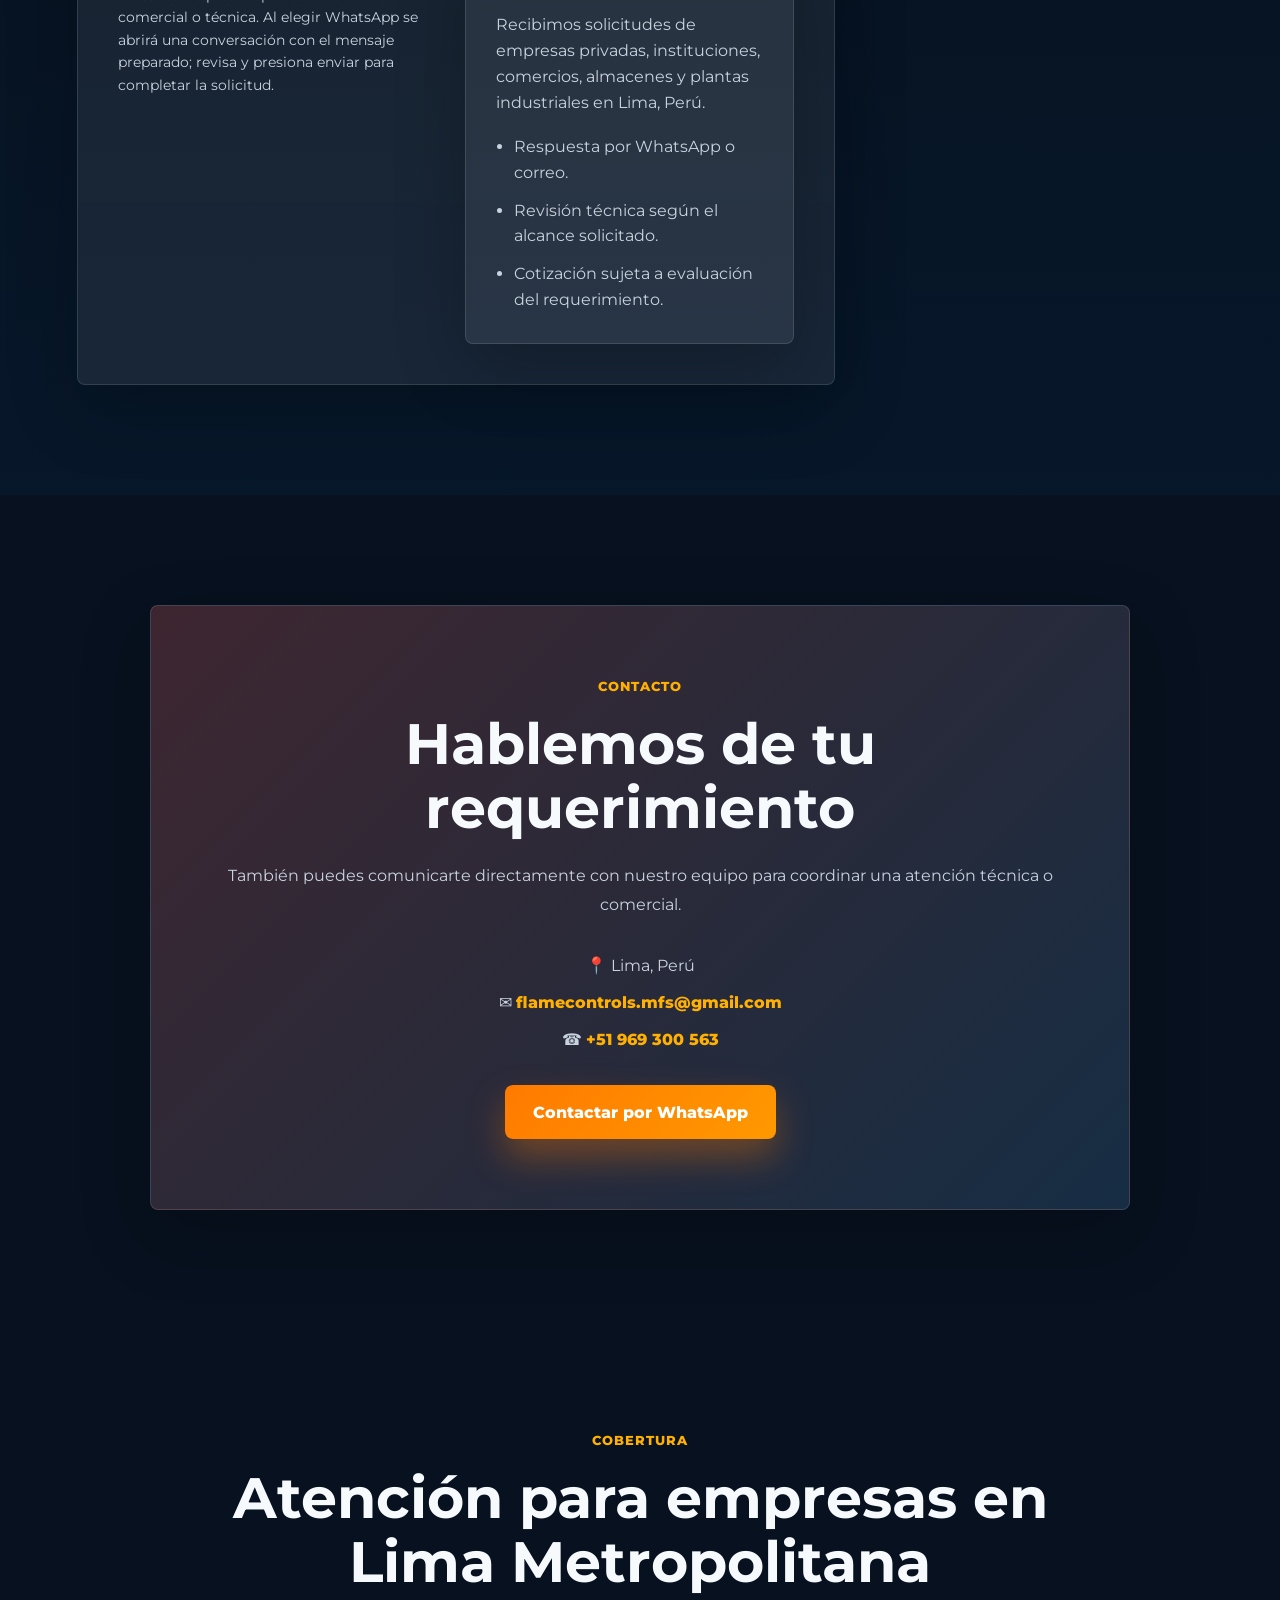
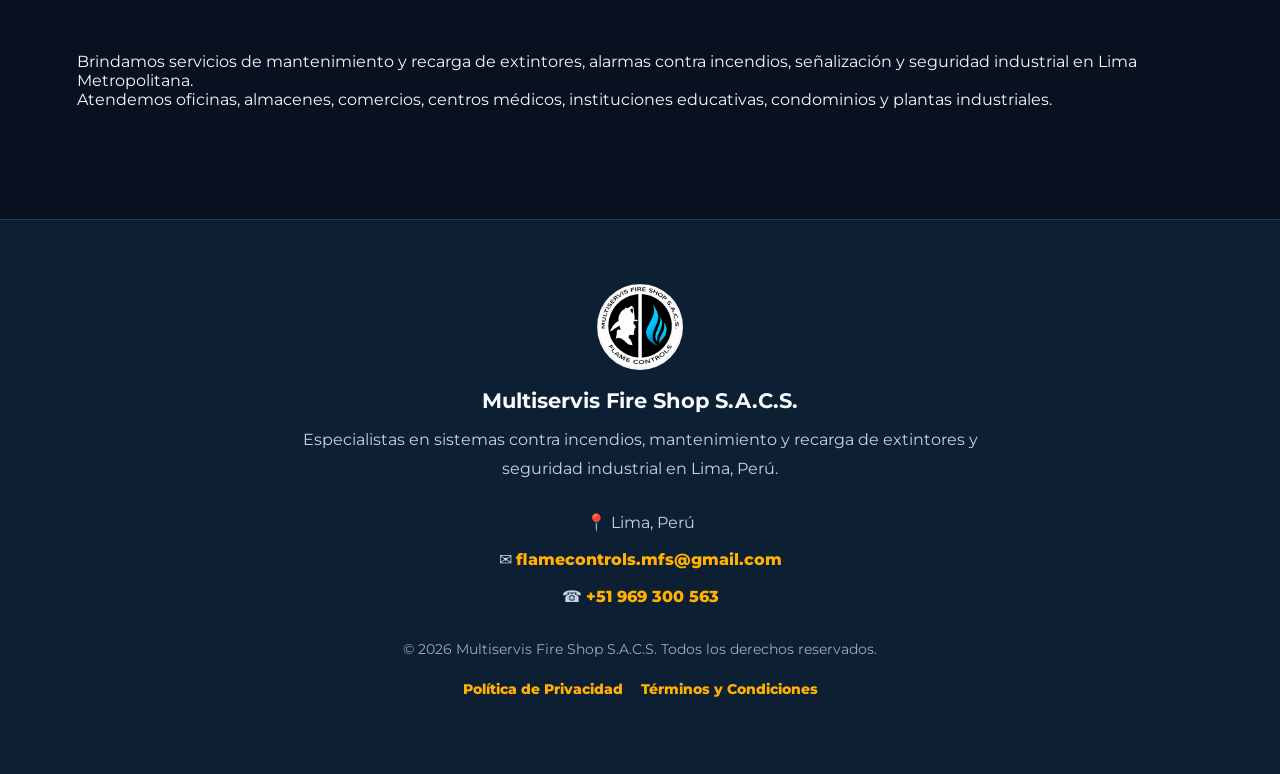
==== commit 219c741c: "Update index.html" ====
--- a/index.html
+++ b/index.html
@@ -137,7 +137,7 @@
 <span class="section-mini">Sobre nosotros</span>
 <h2>Prevención y respuesta confiable para entornos corporativos.</h2>
 <p>
-En Multiservis Fire Shop S.A.C.S. (RUC 20613418742) brindamos soluciones especializadas en prevención y control de incendios para empresas, oficinas, industrias y comercios en Lima, Perú.
+En Multiservis Fire Shop S.A.C.S. (RUC 20613418742) brindamos soluciones especializadas en prevención y control de incendios para empresas, oficinas,hospitales, industrias y comercios en Lima, Perú.
 </p>
 </p>
 </div>
@@ -152,7 +152,7 @@
 <p>20613418742</p>
 </div>
 <div class="stat-card">
-<h3>AGUA PRESURIZADA · ACETATO · PQS . HALOTRON</h3>
+<h3>Agua · Acetato · PQS . Halotron</h3>
 <p>Extintores atendidos</p>
 </div>
 <div class="stat-card">
@@ -176,7 +176,7 @@
 </article>
 <article class="feature-card">
 <h3>Equipos confiables</h3>
-<p>Trabajamos con equipos y accesorios para extintores H2O, acetato y CO2, además de componentes para detección y alarma.</p>
+<p>Trabajamos con equipos y accesorios para extintores de agua, acetato, pqs y gas halotron, además de componentes para detección y alarma.</p>
 </article>
 <article class="feature-card">
 <h3>Atención empresarial</h3>
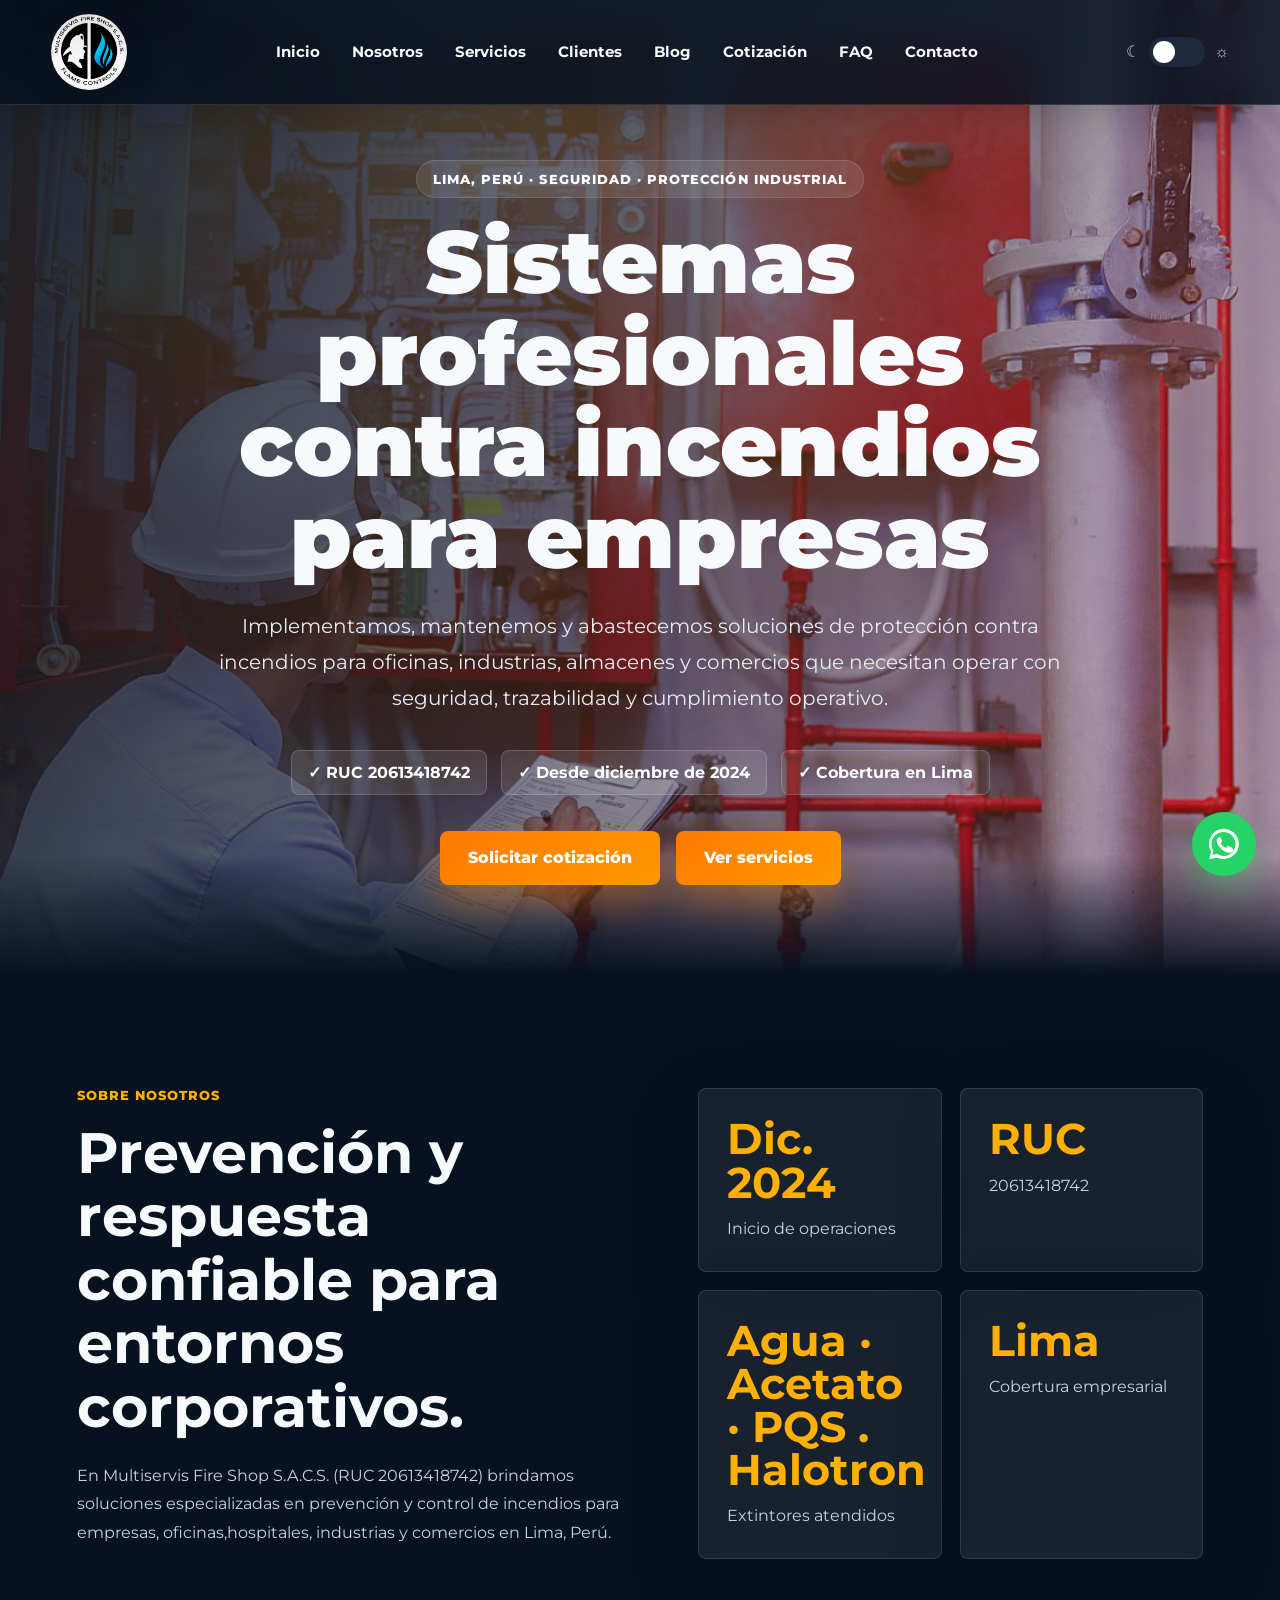
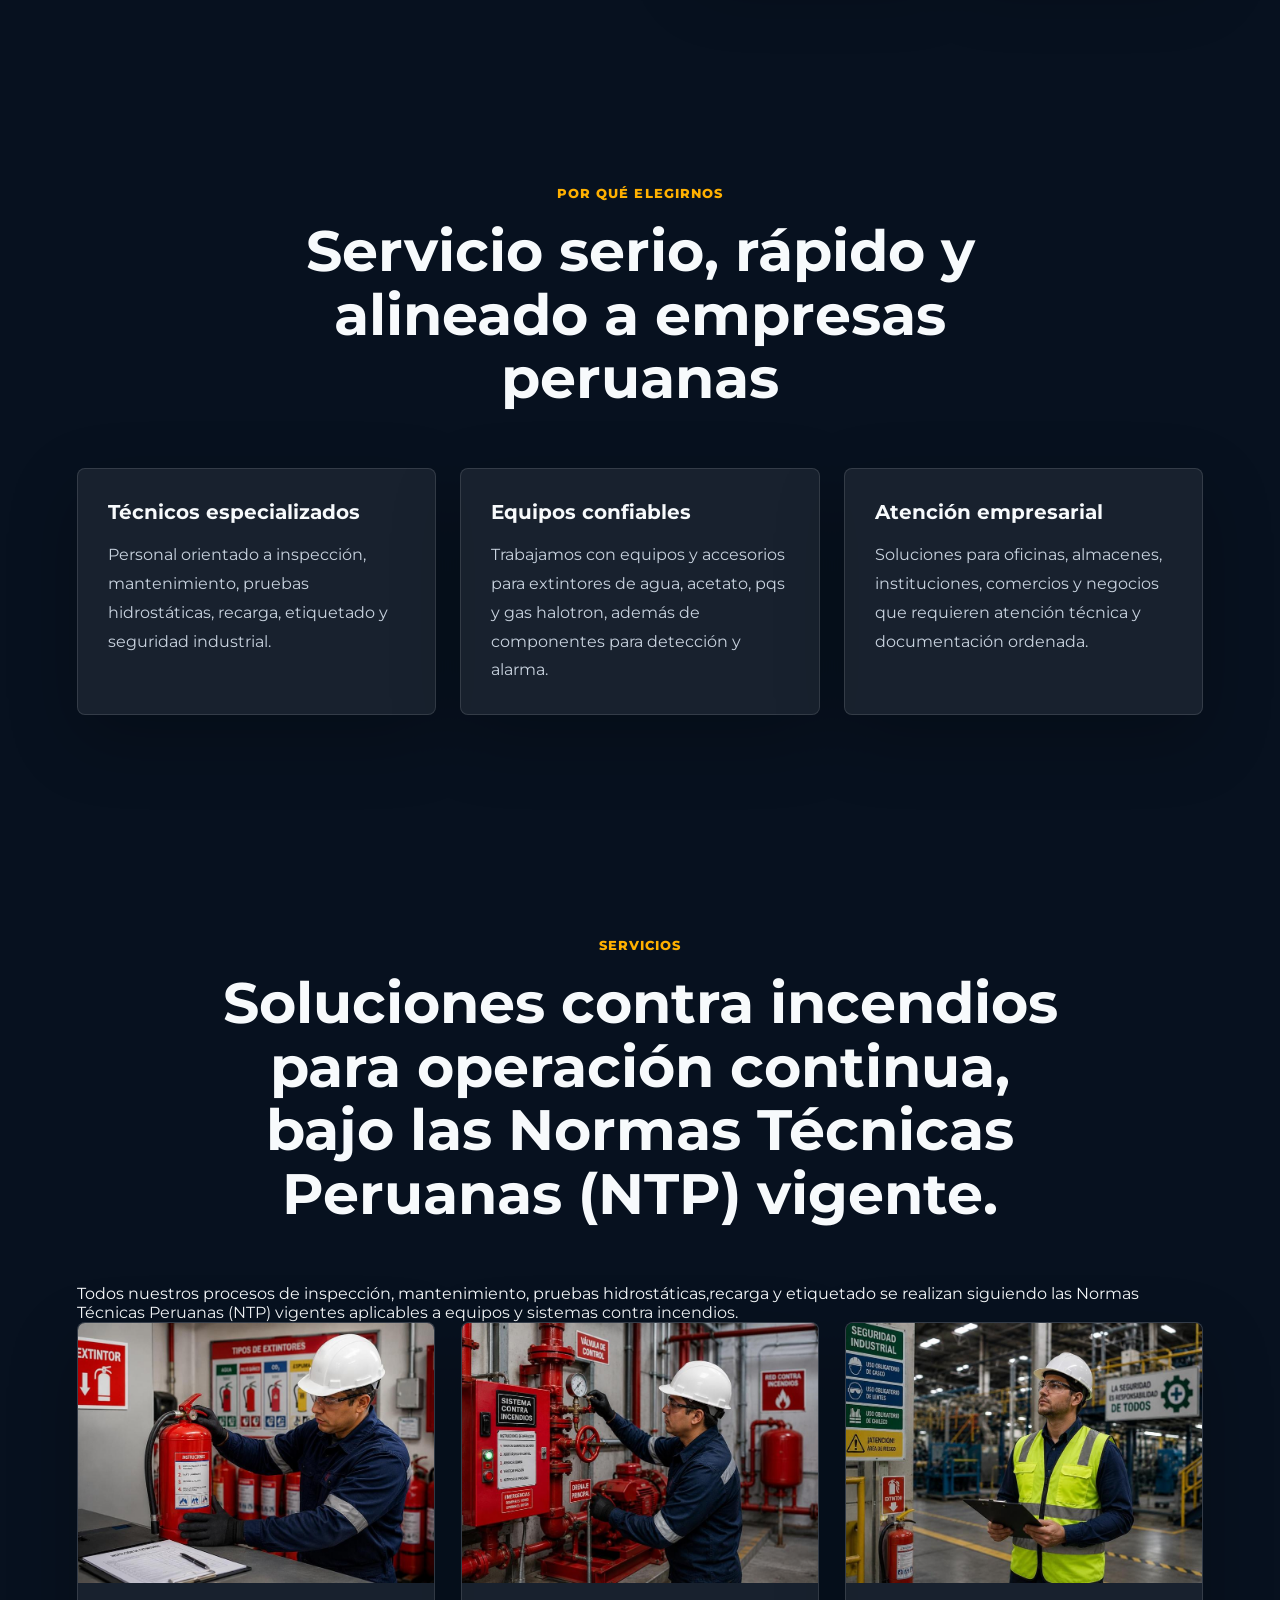
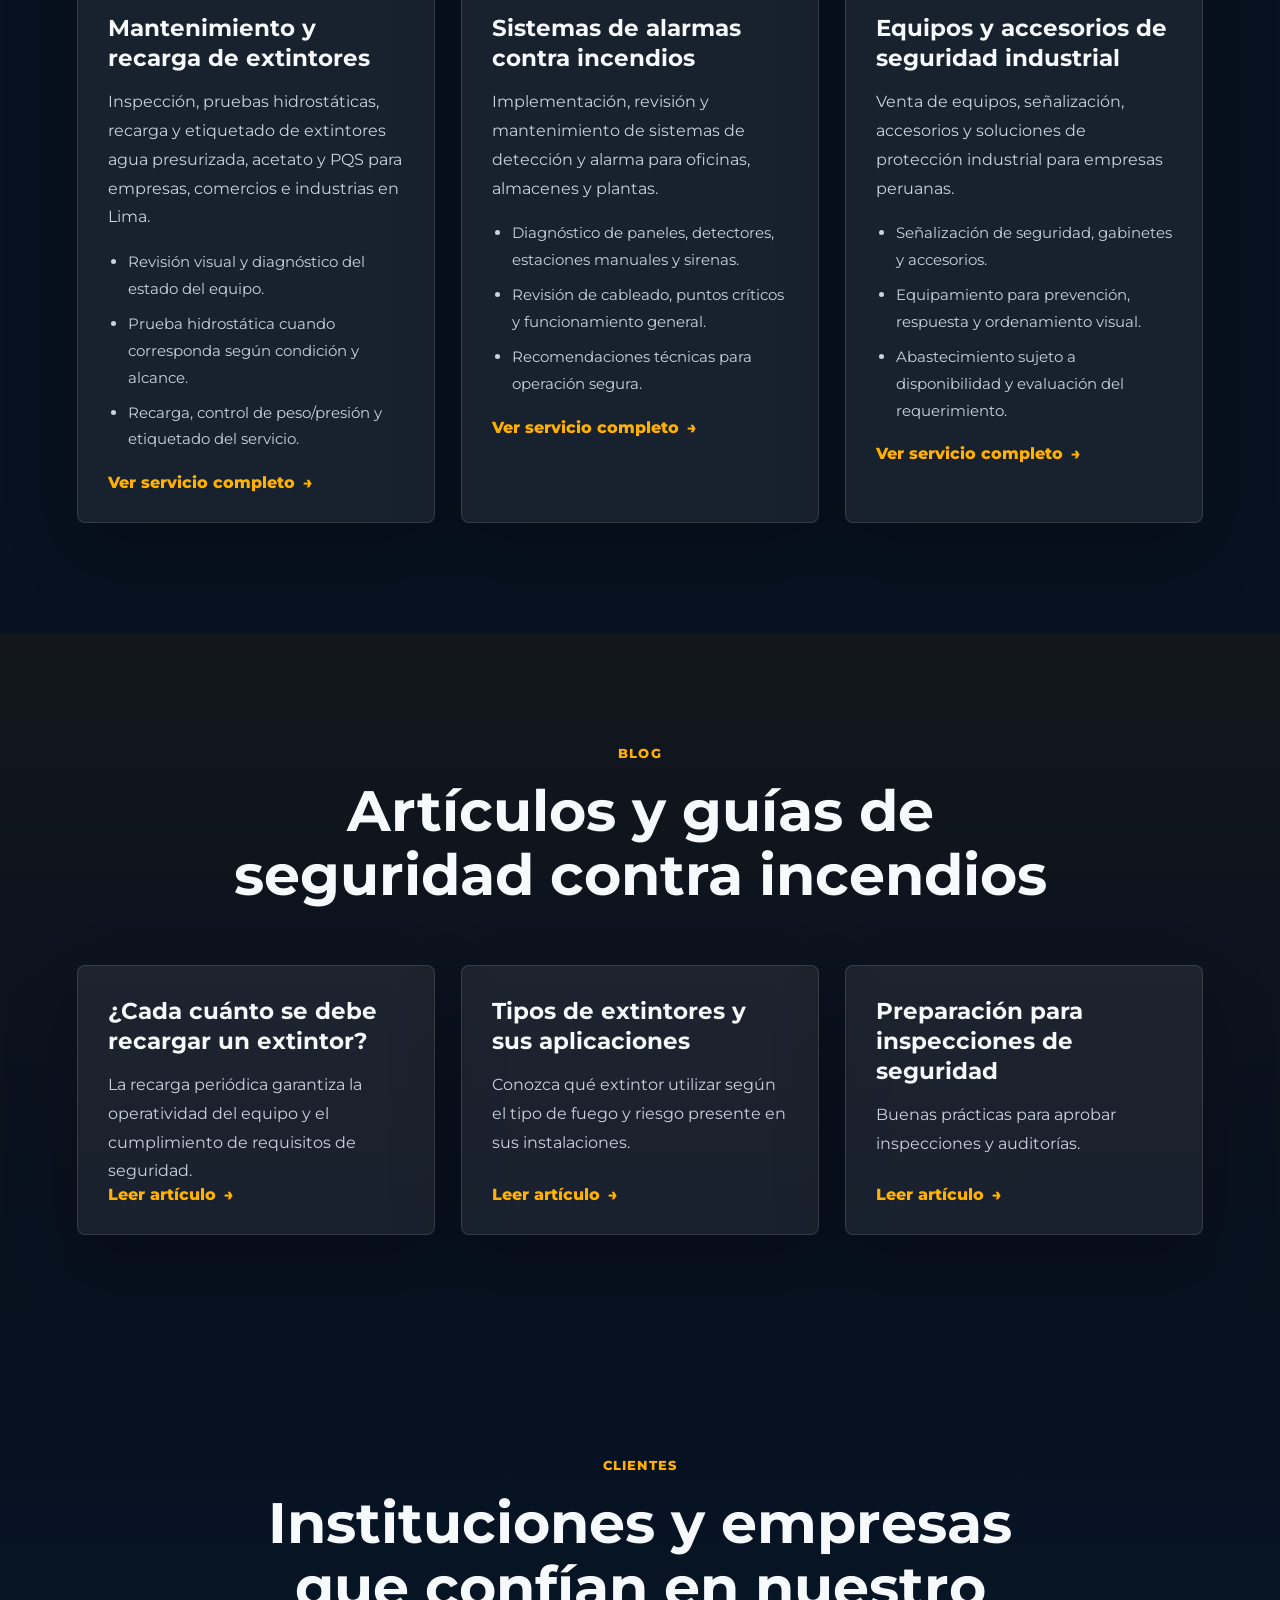
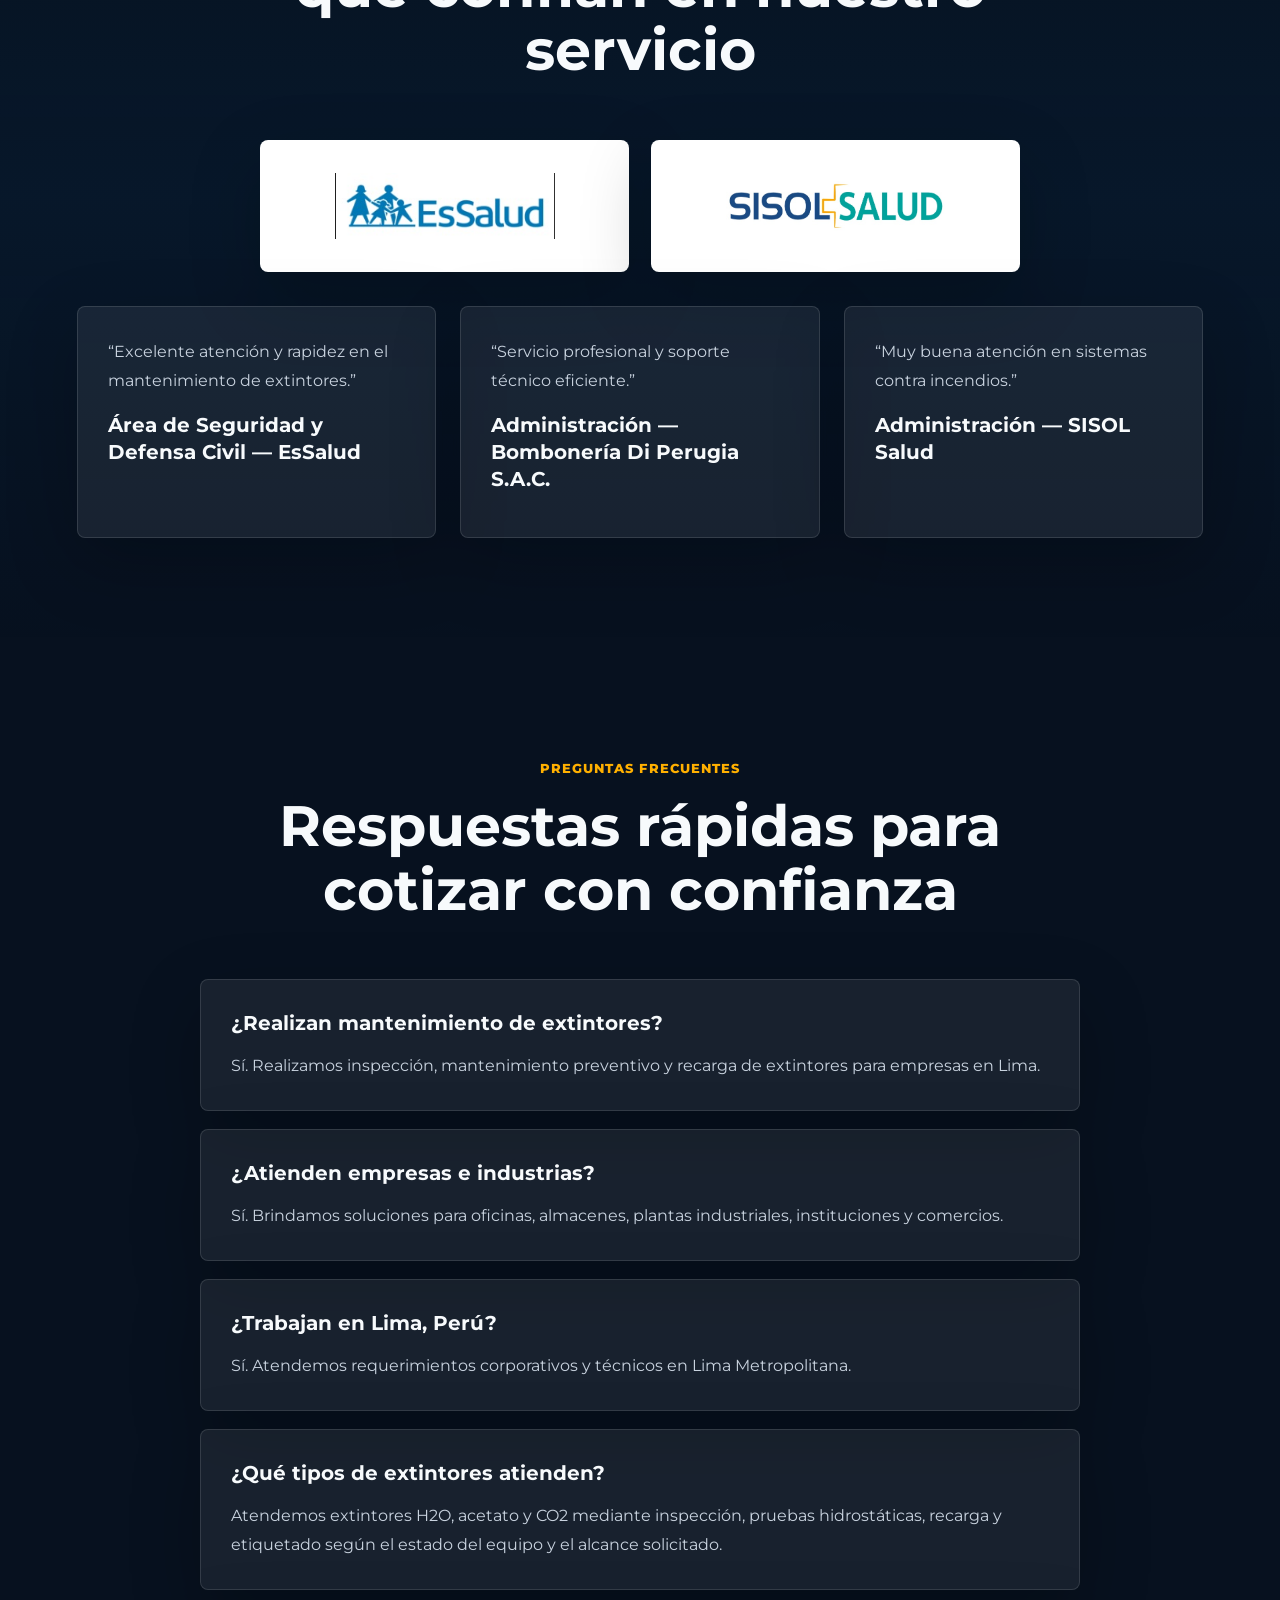
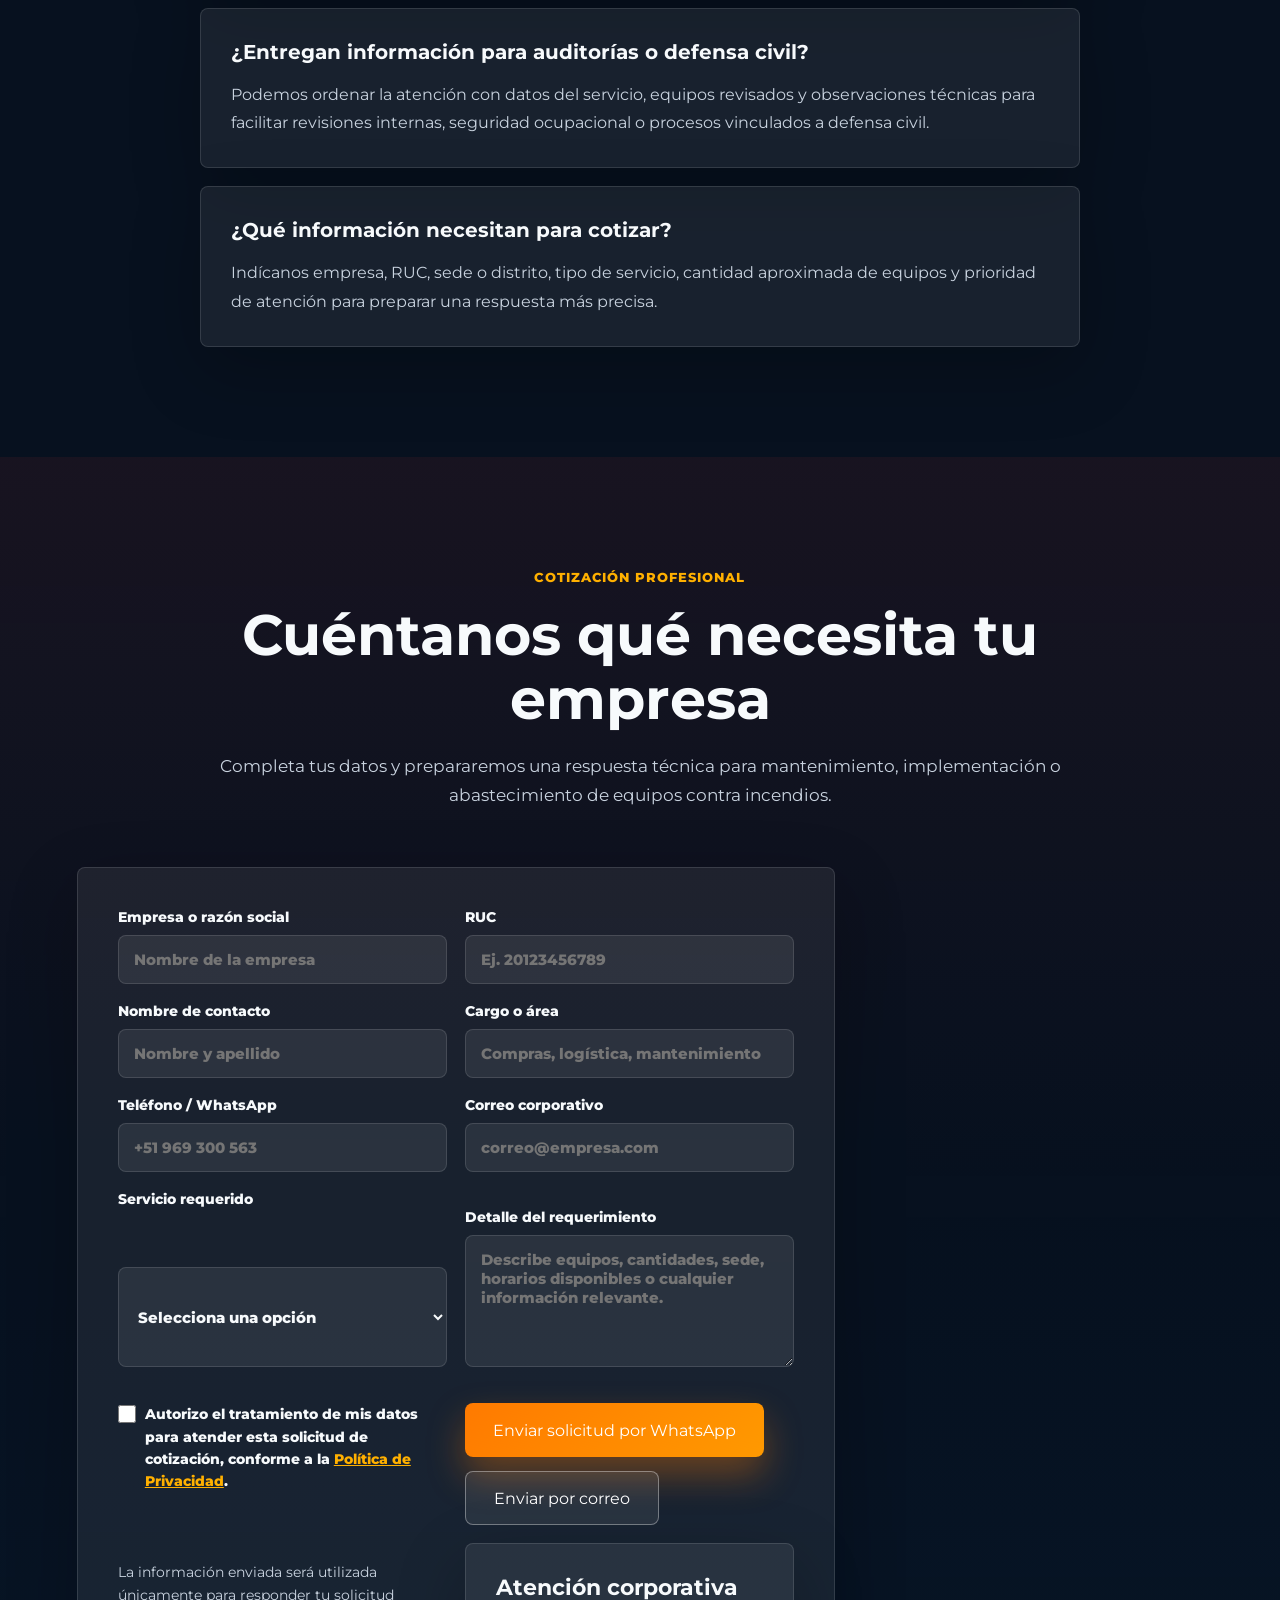
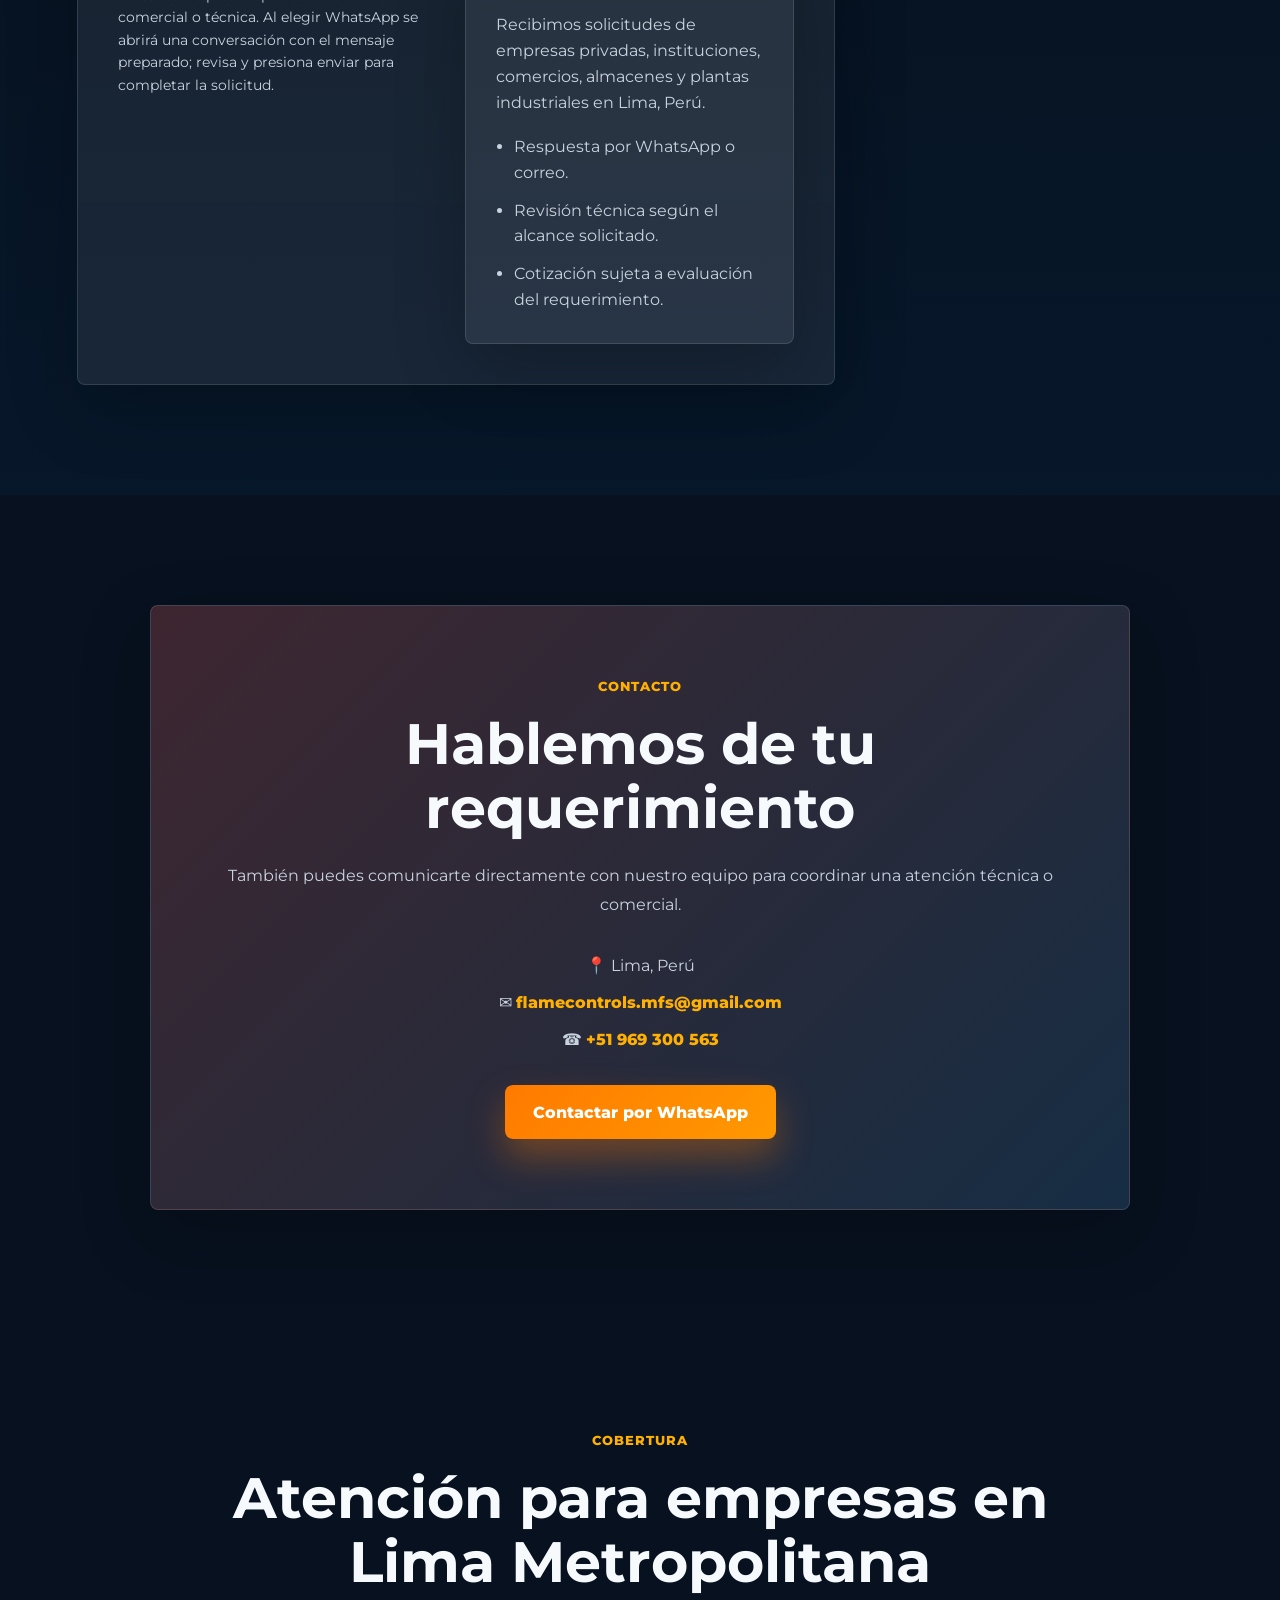
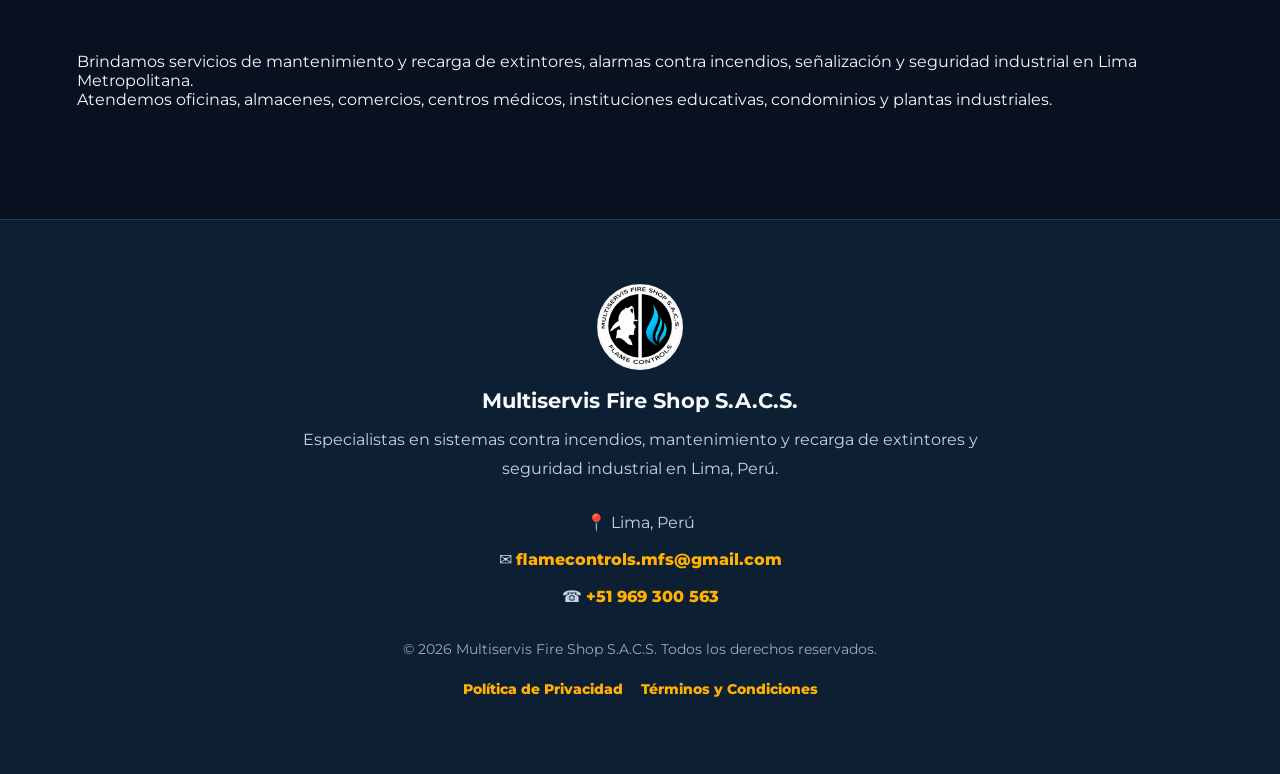
==== commit b2046018: "Update index.html" ====
--- a/index.html
+++ b/index.html
@@ -126,7 +126,7 @@
 
 <div class="hero-buttons">
 <a href="https://wa.me/51969300563?text=Hola,%20quiero%20realizar%20una%20cotizaci%C3%B3n%20para:" target="_blank" rel="noopener" class="btn-primary">Solicitar cotización</a>
-<a href="#servicios" class="btn-secondary">Ver servicios</a>
+<a href="#servicios" rel="noopener" class="btn-primary">Ver servicios</a>
 </div>
 </div>
 </section>
